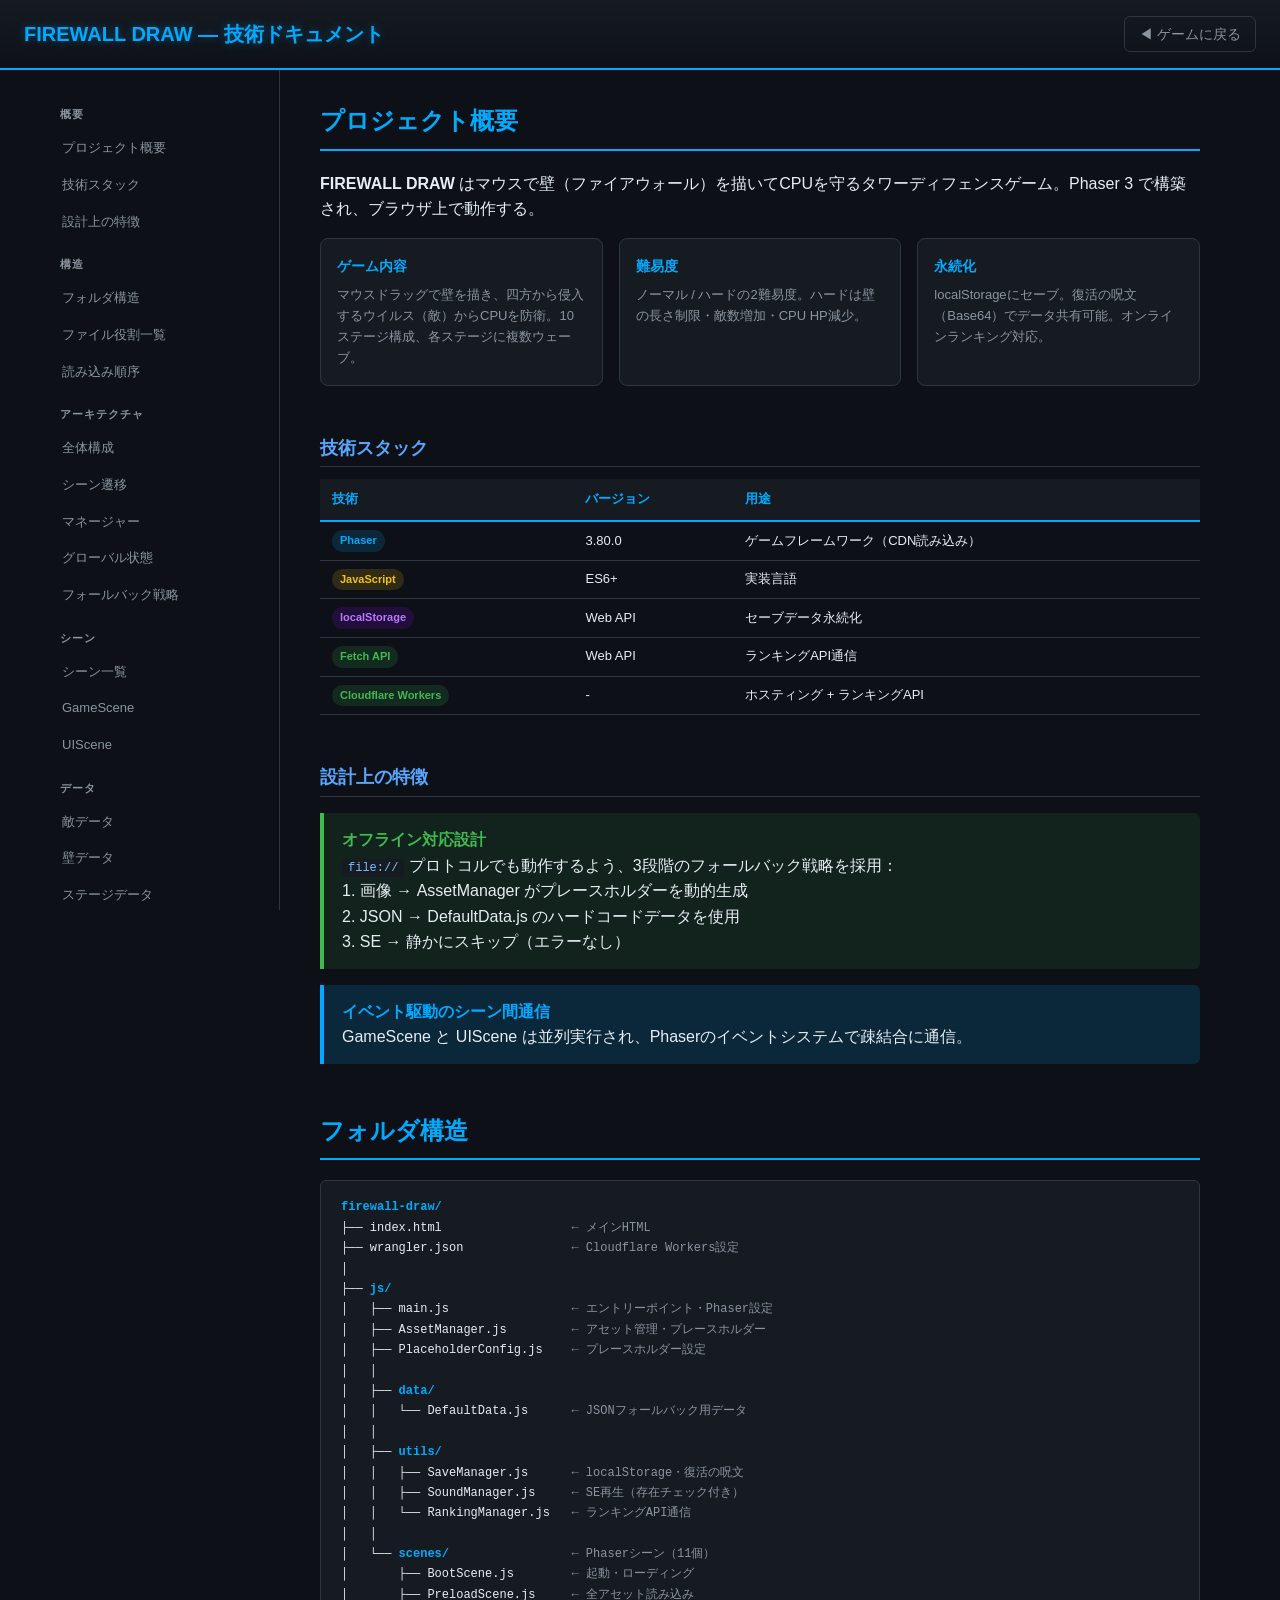
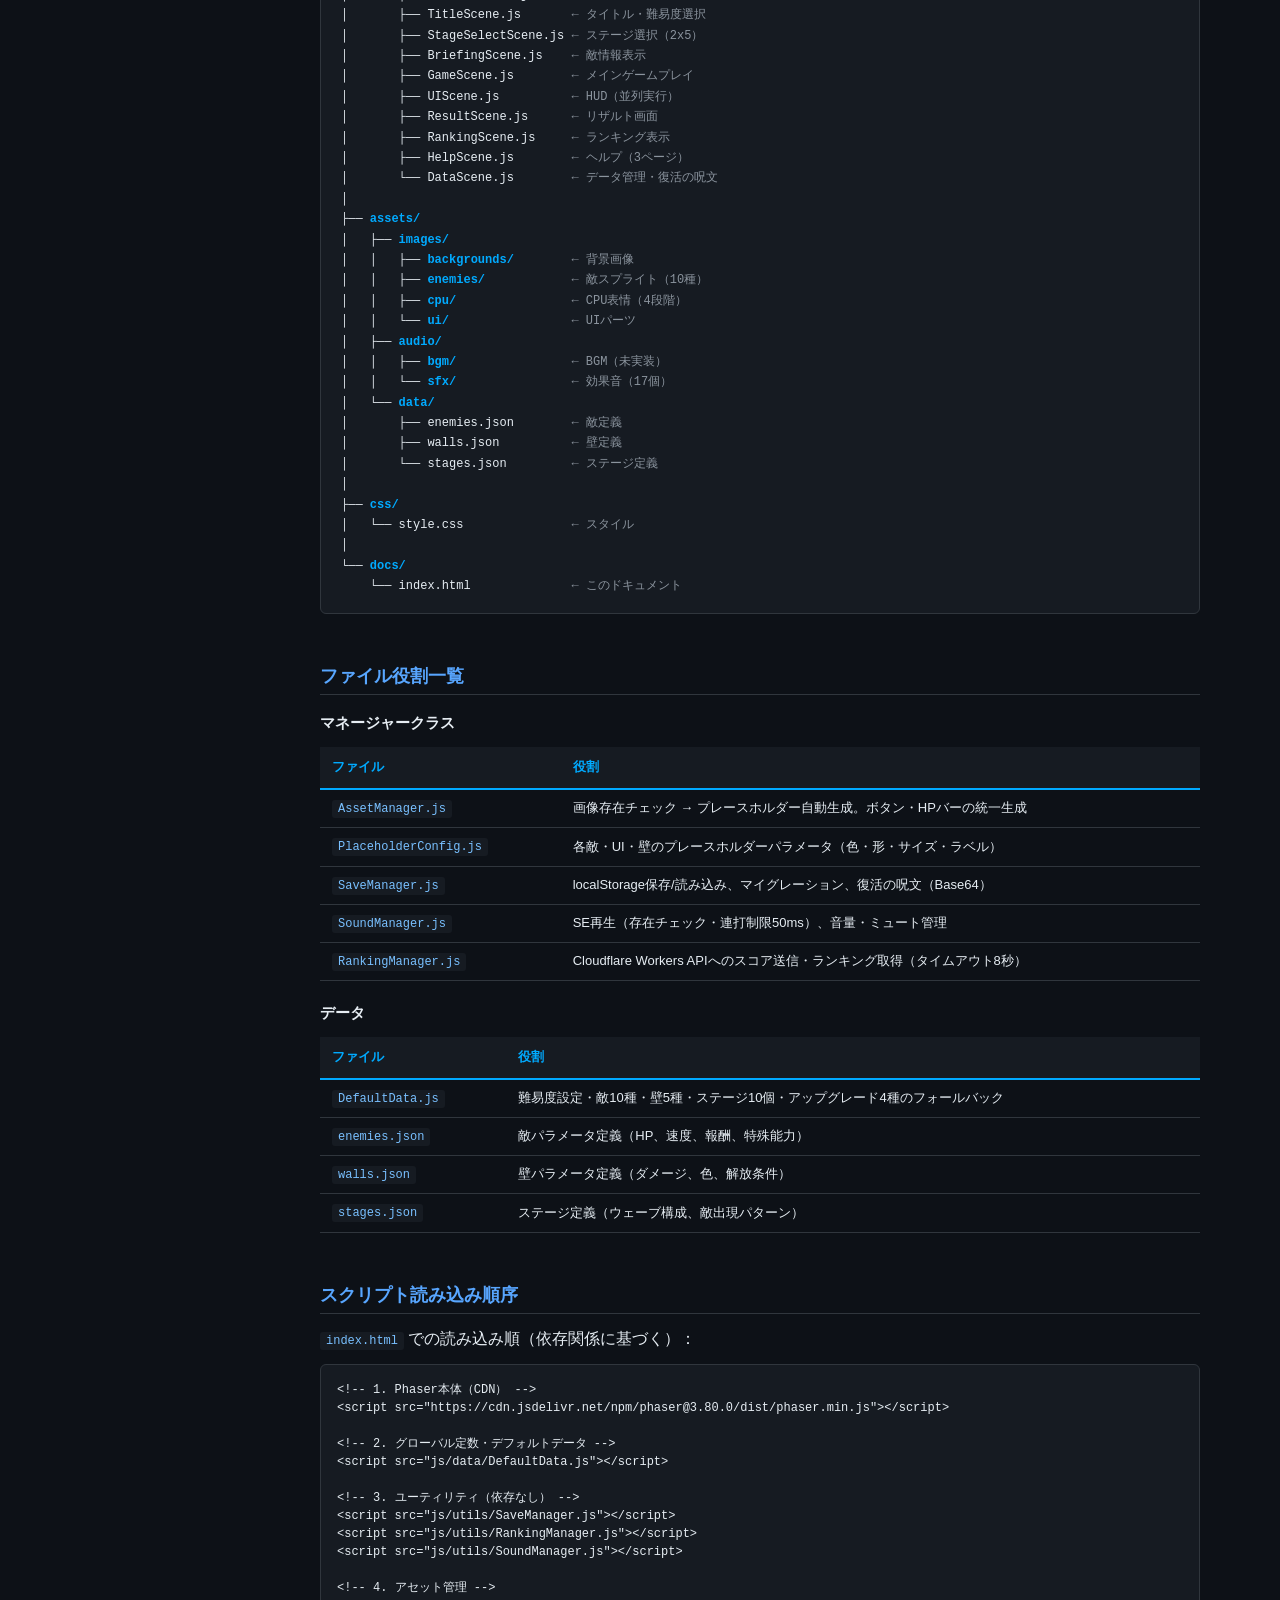
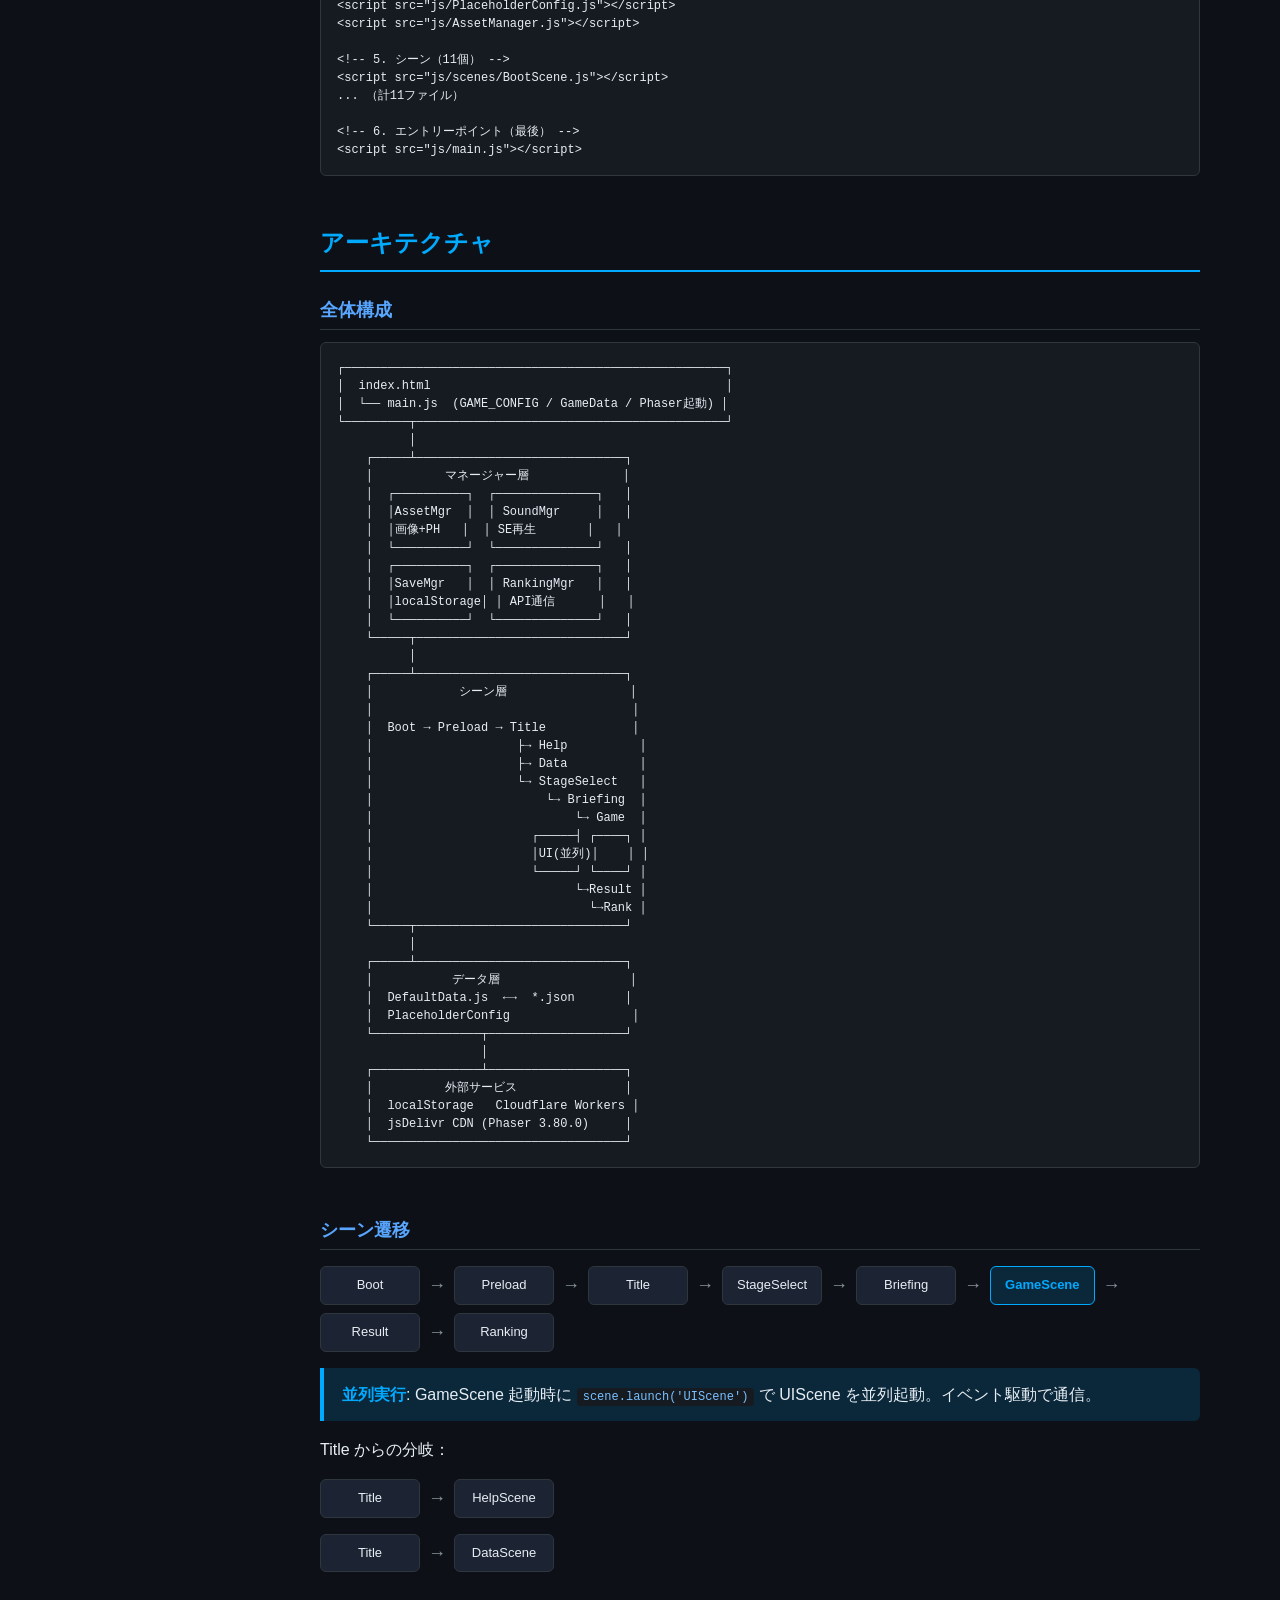
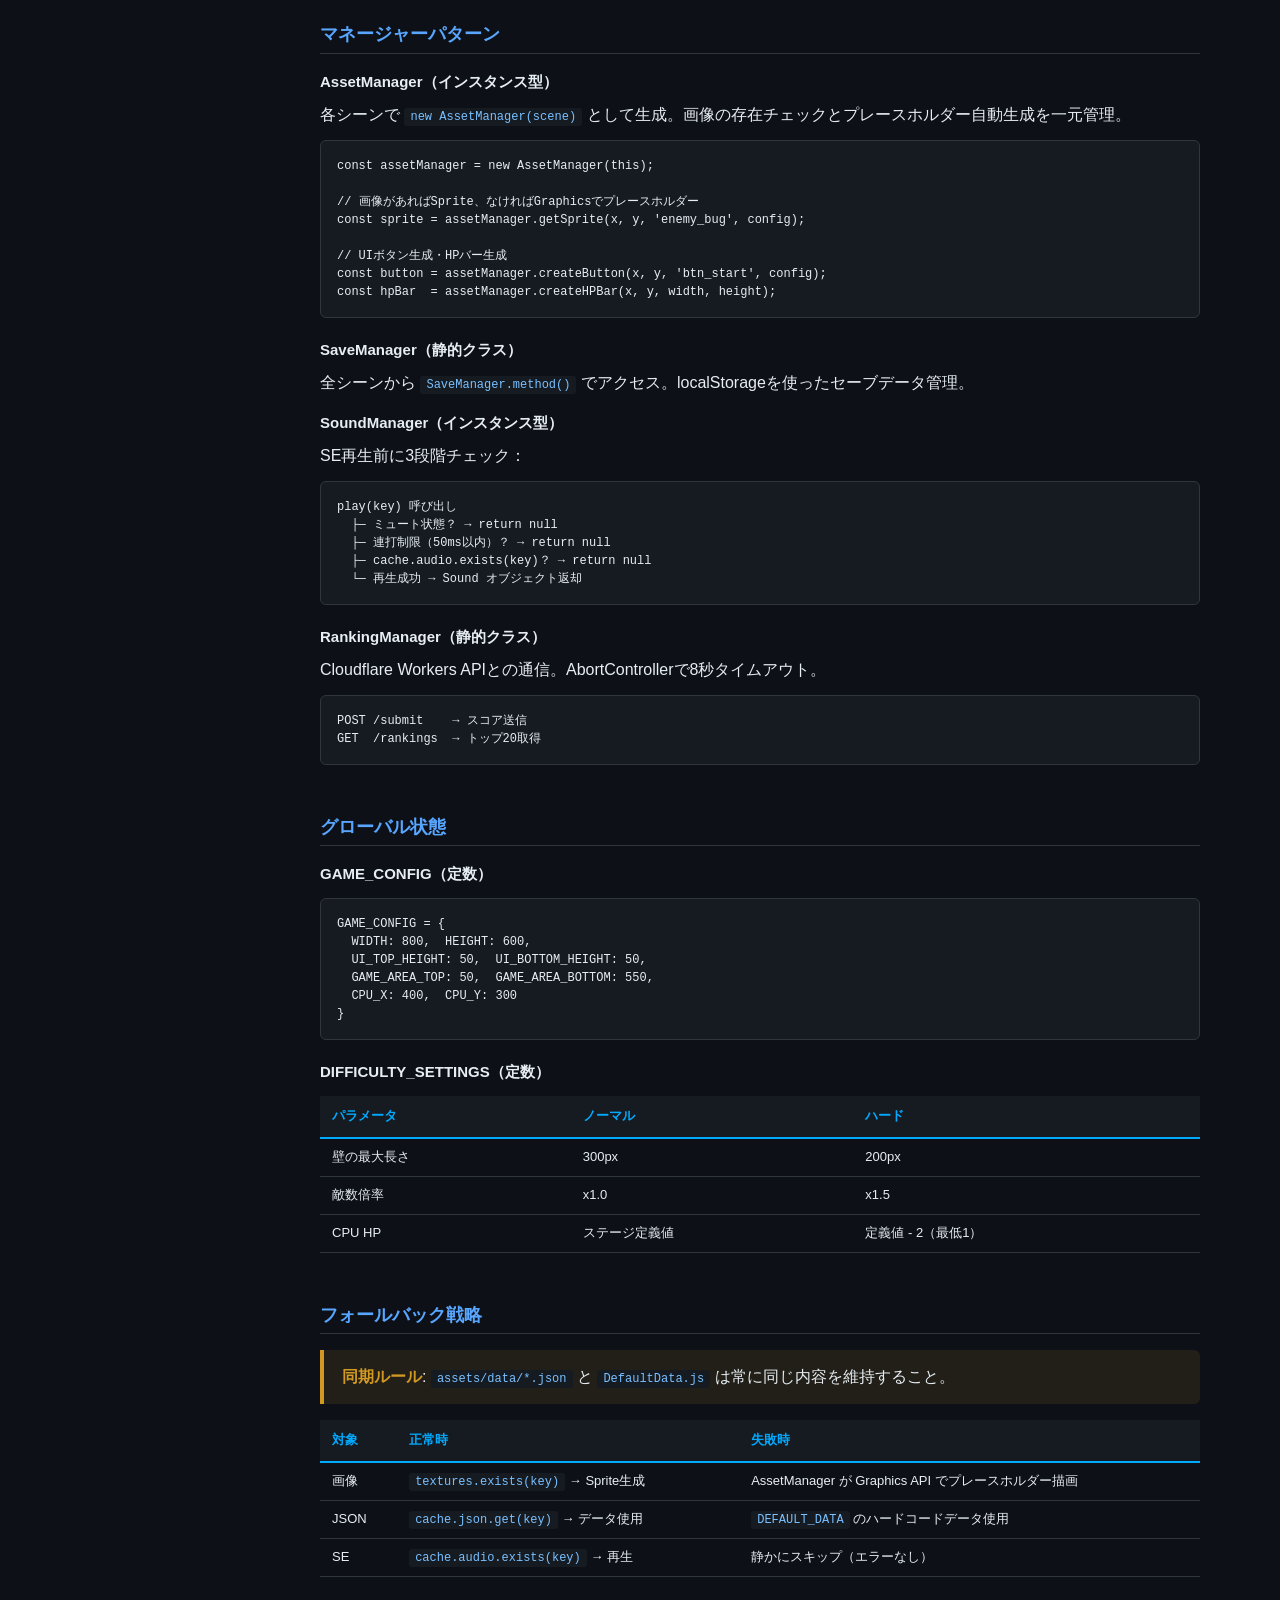
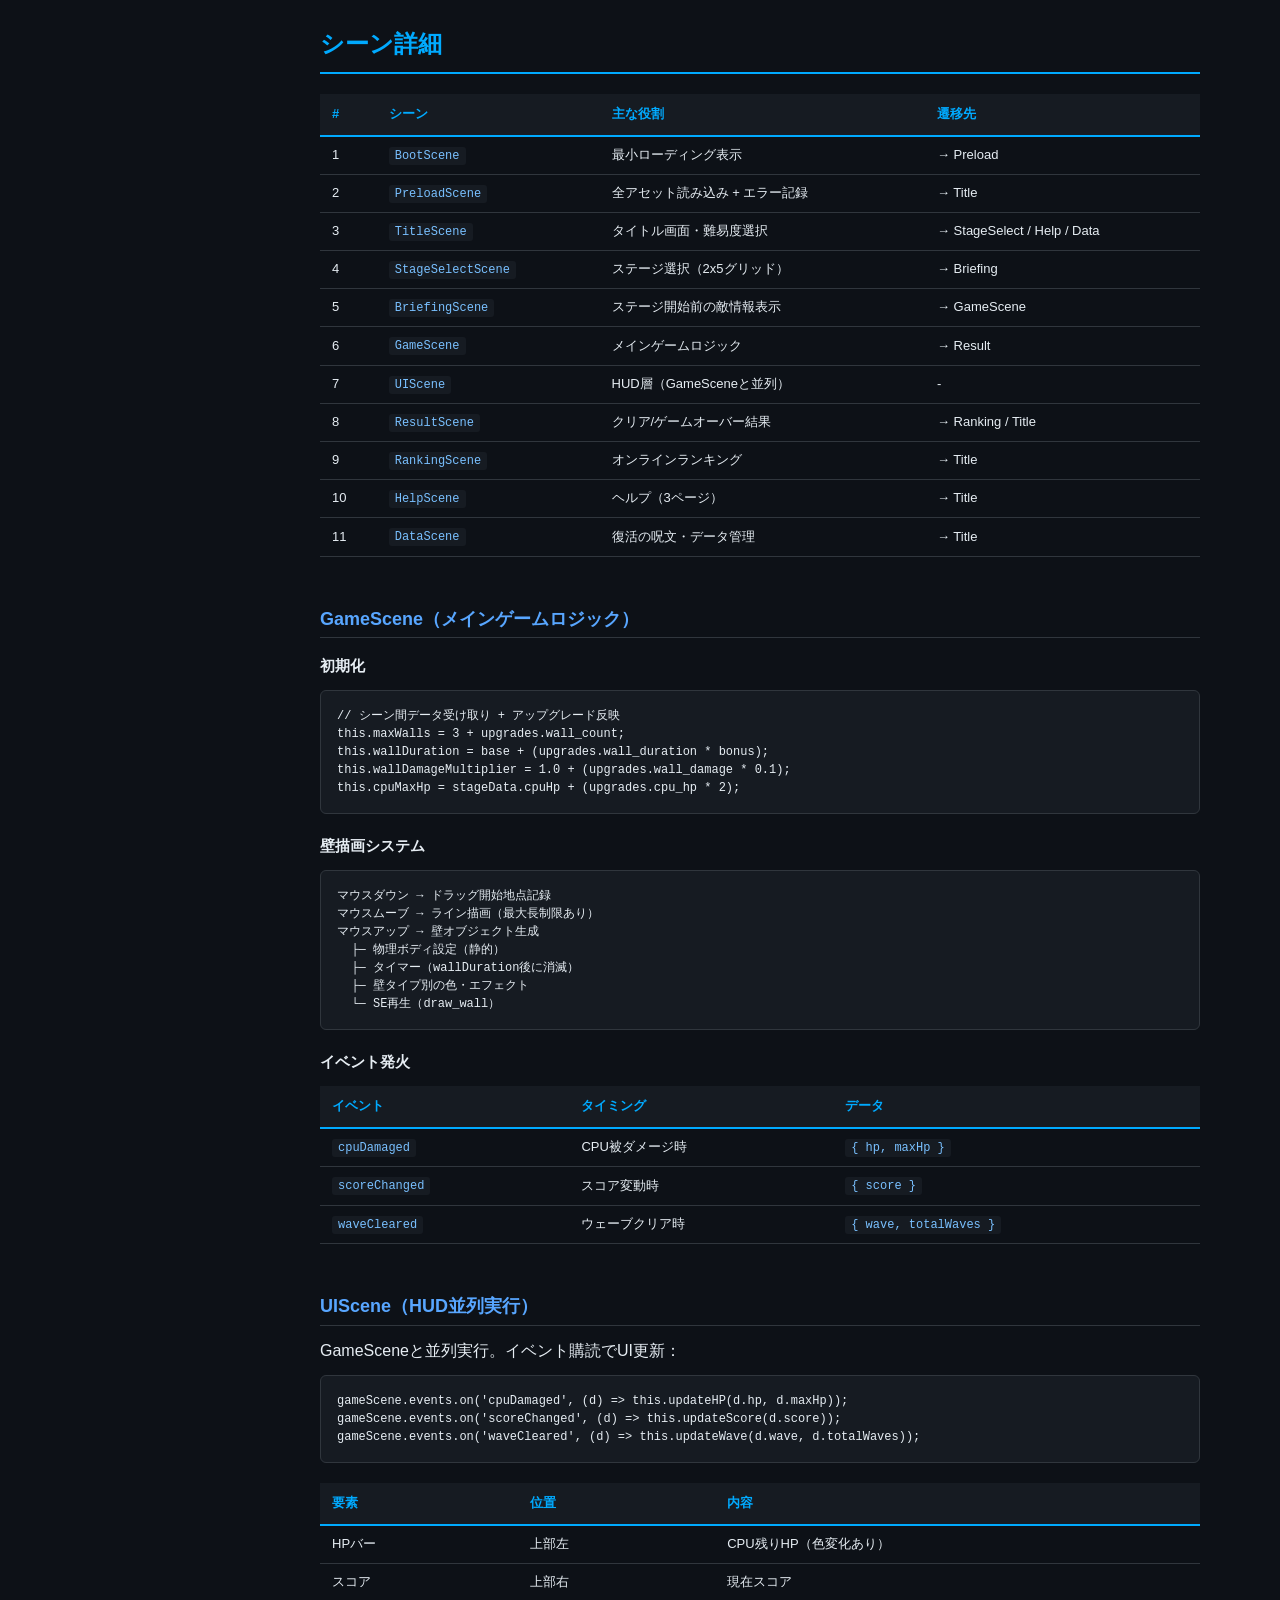
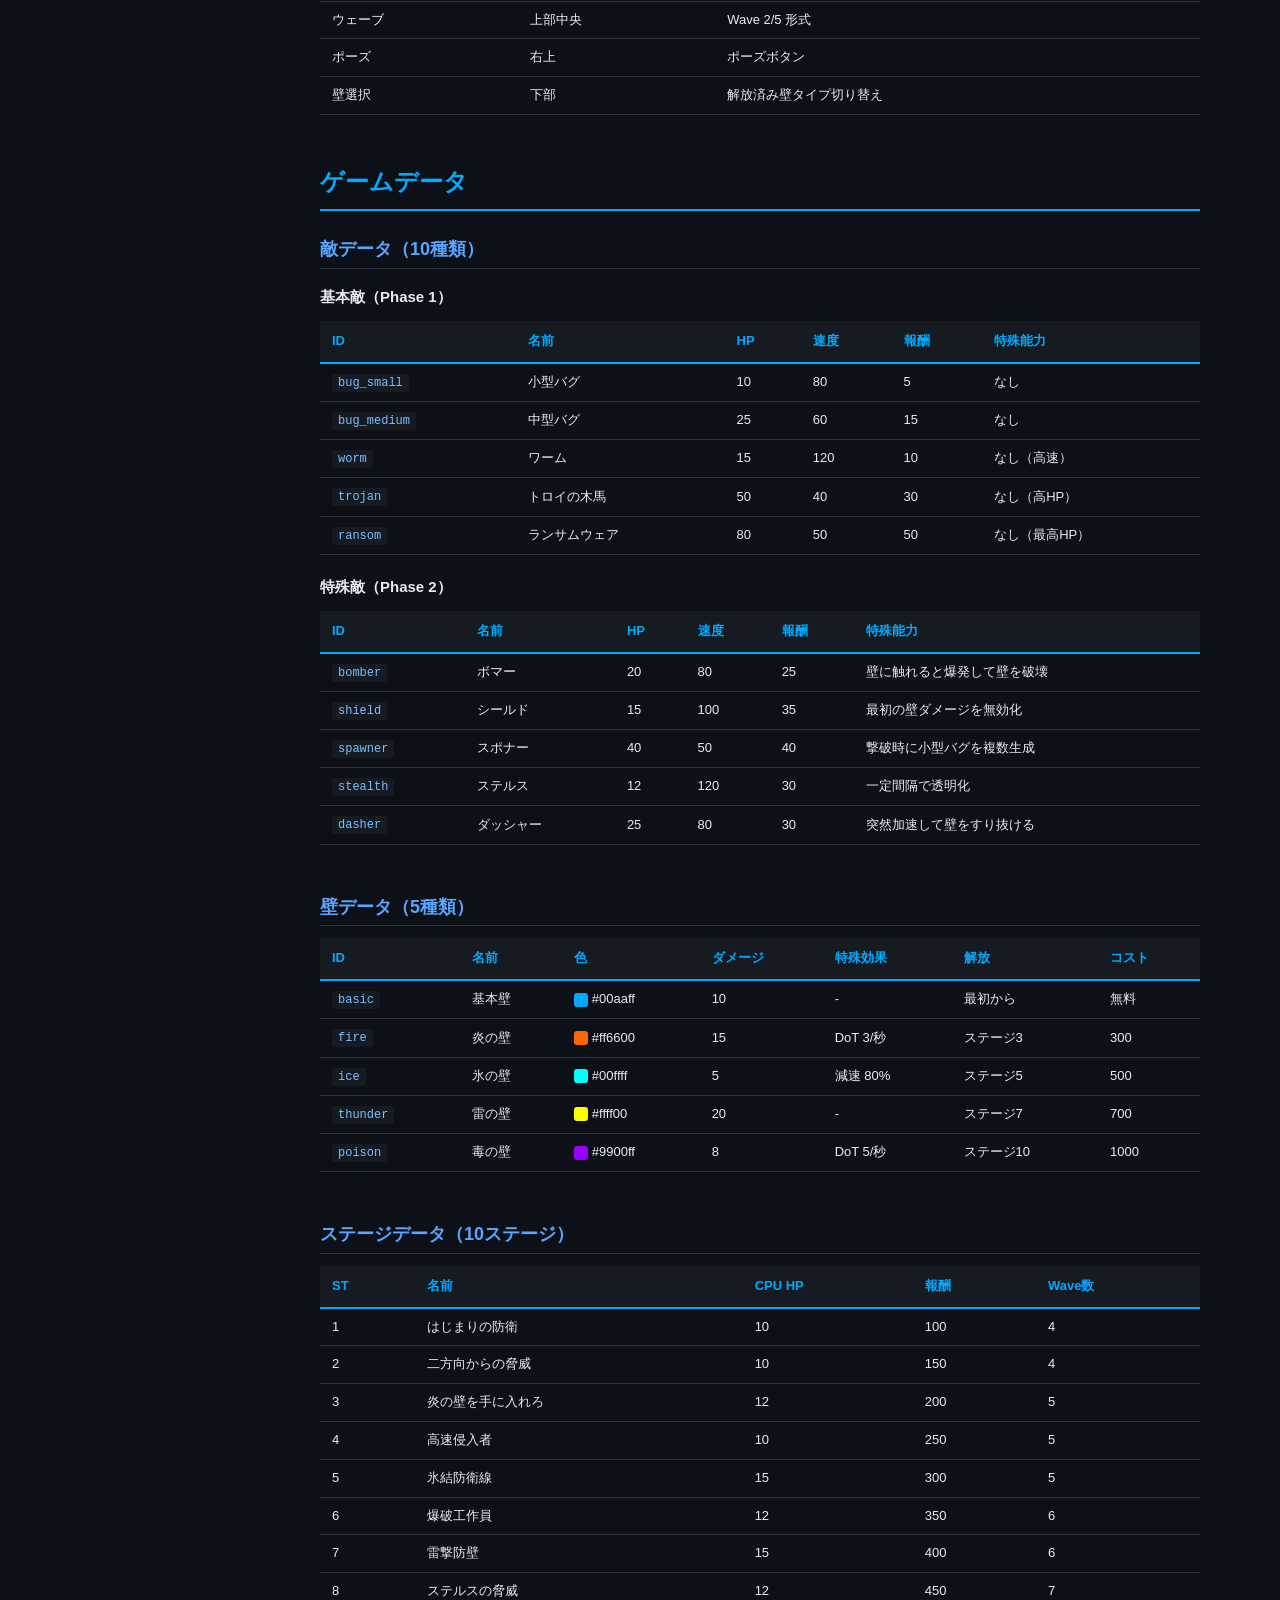
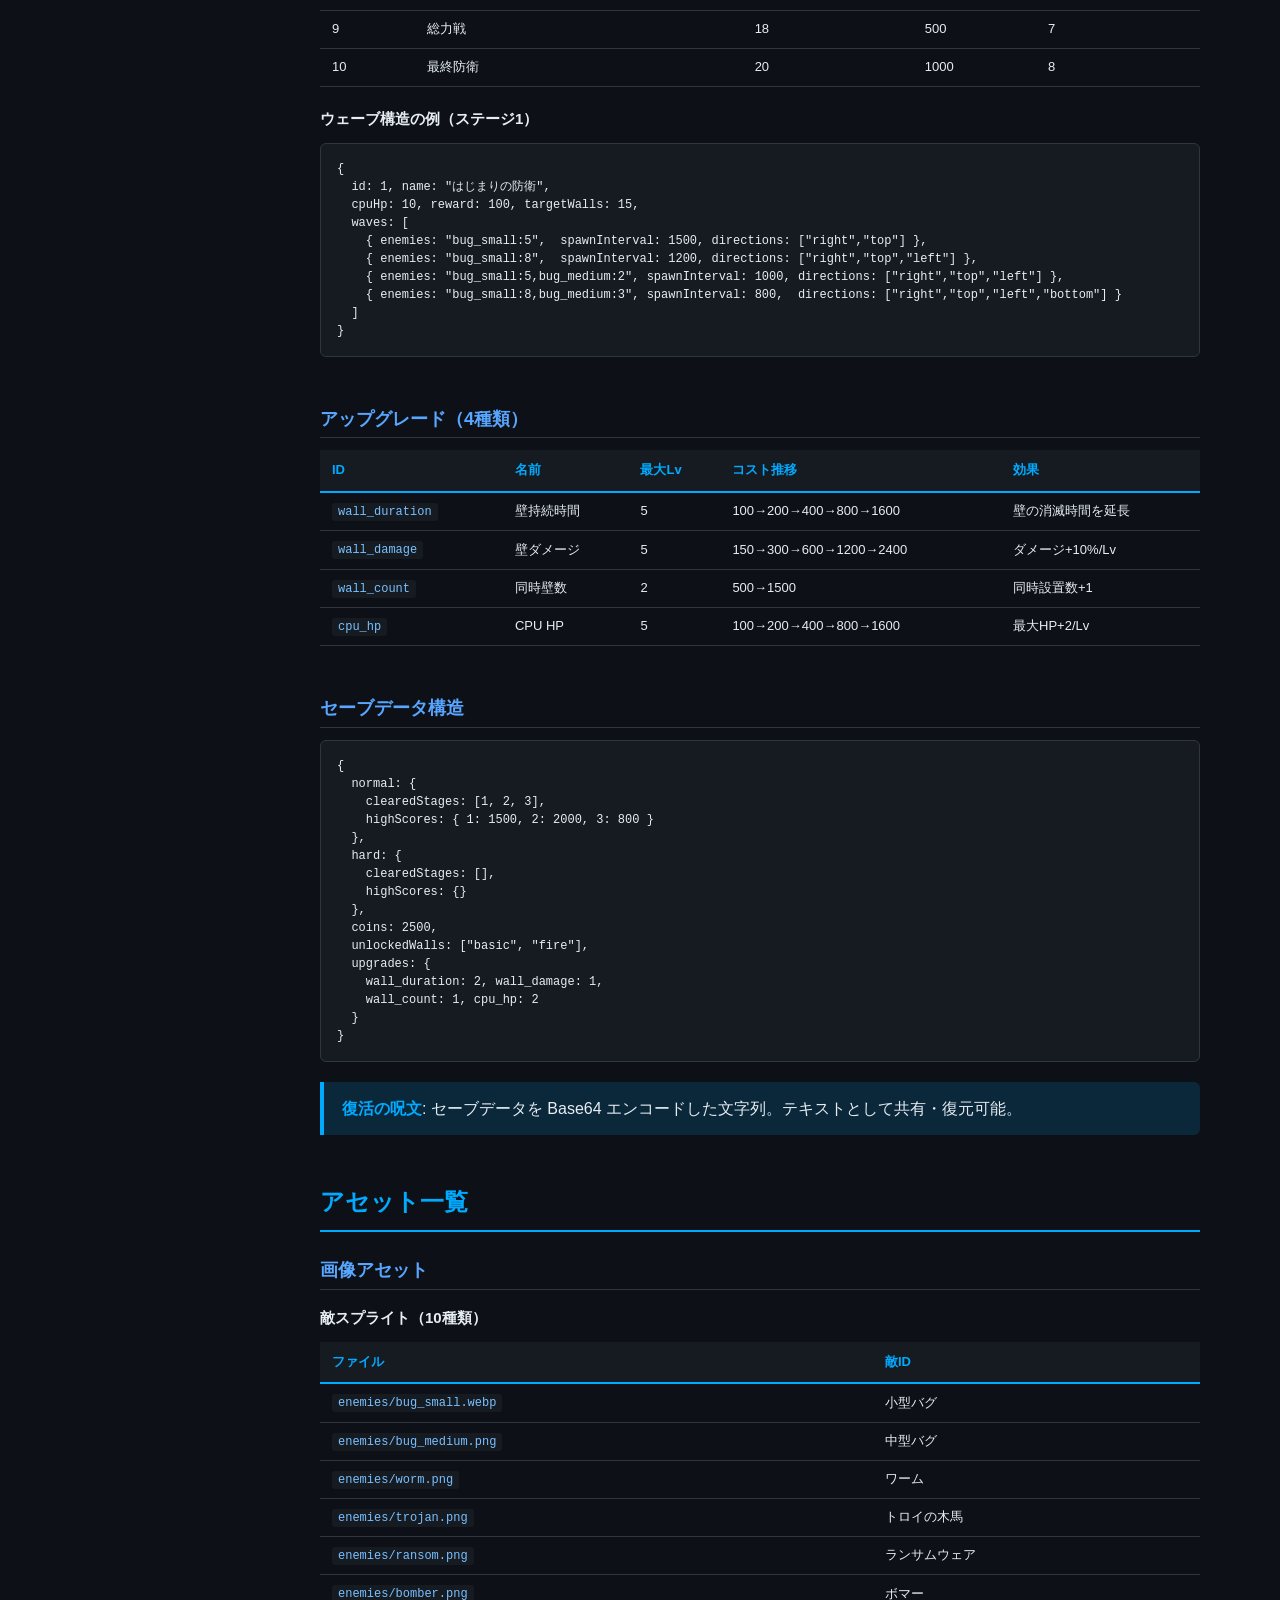
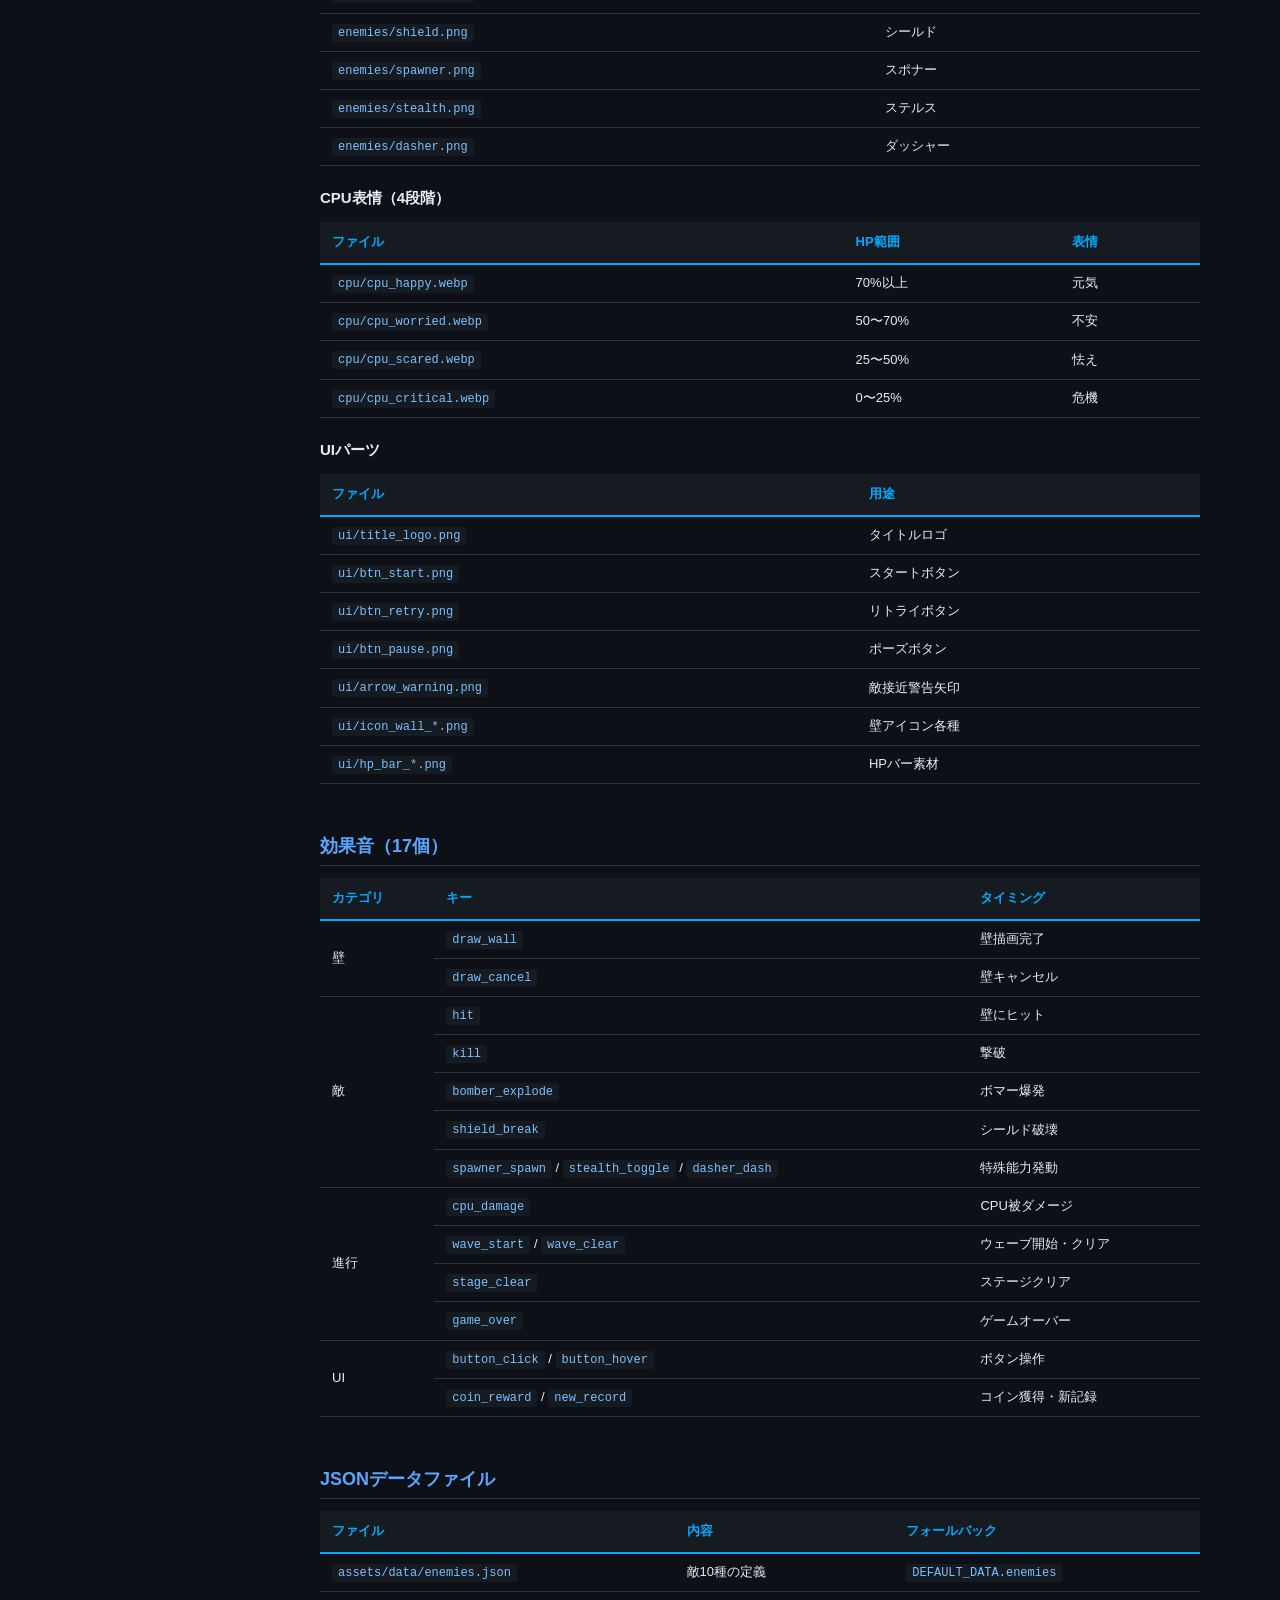
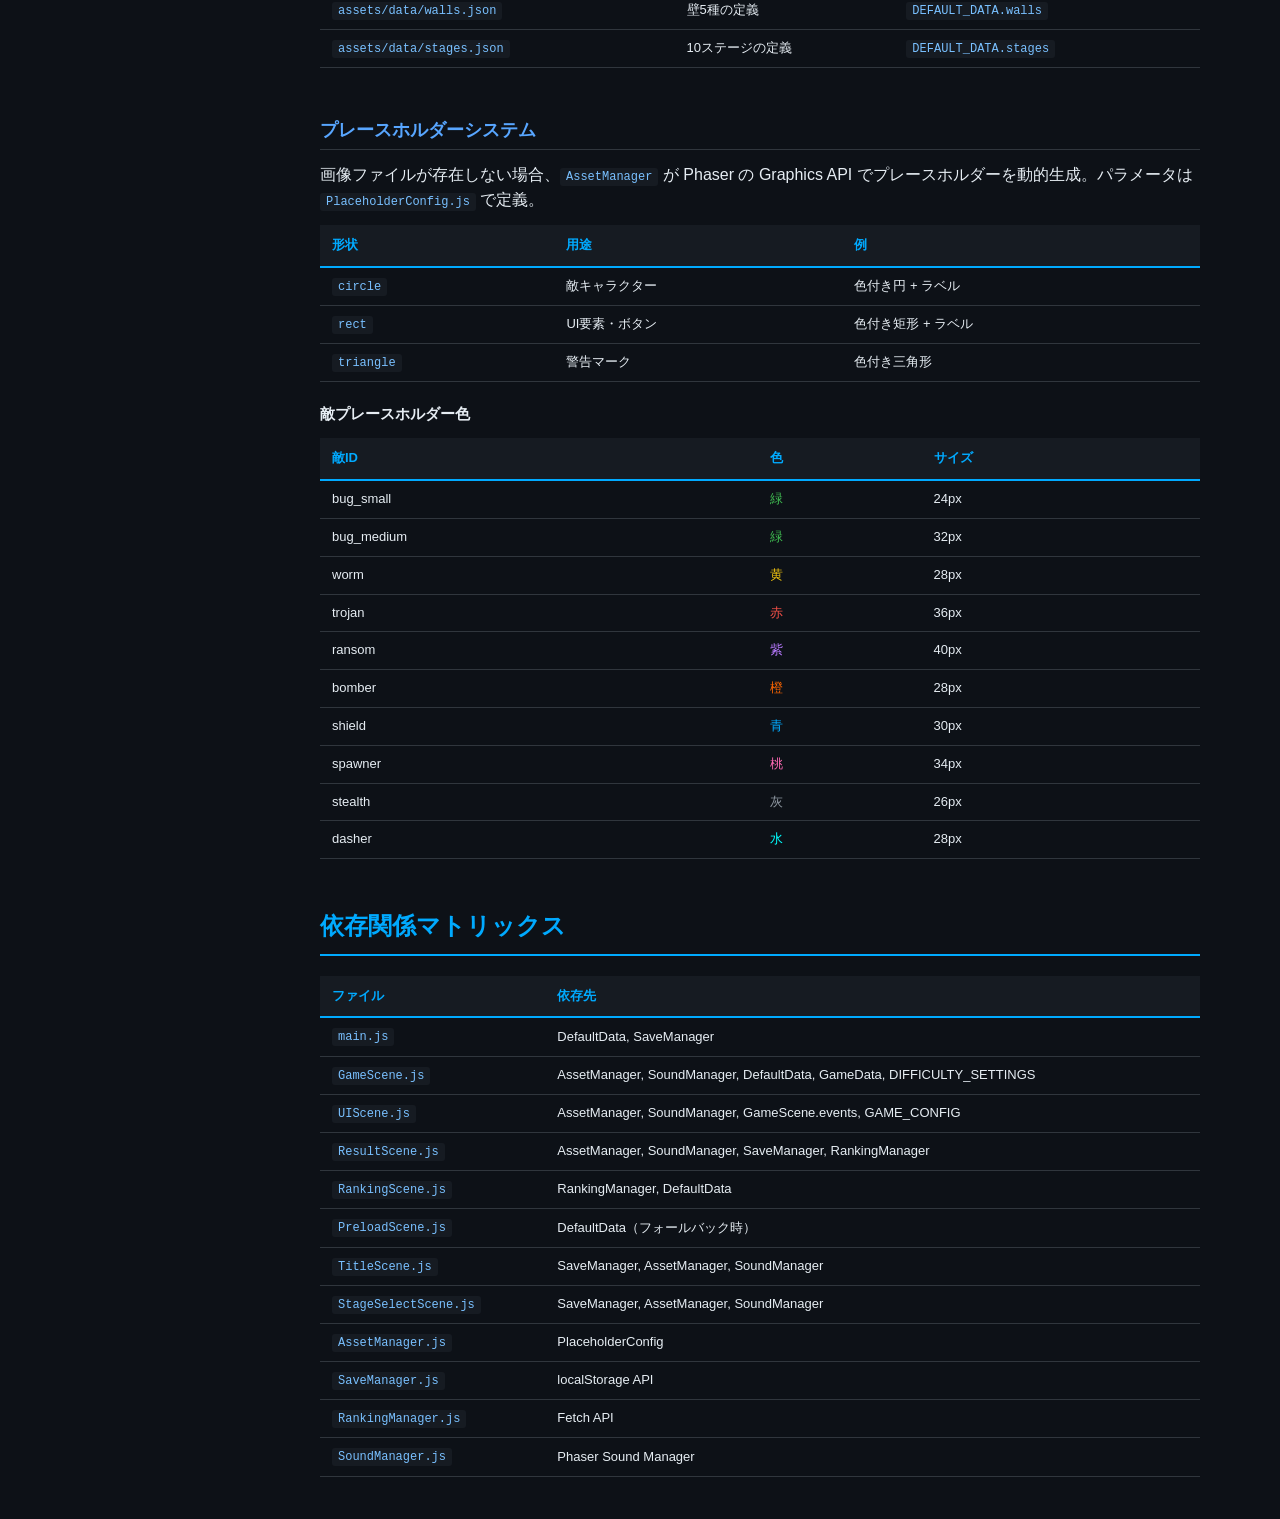
==== docs/index.html @ bac85a27 "docs: 技術ドキュメントページ追加 + TOPページから導線作成 ゲームのindex.htmlにTech Docsリンクを追加。 docs/index.html にフォルダ構造・アーキテクチャ・シ" ====
<!DOCTYPE html>
<html lang="ja">
<head>
  <meta charset="UTF-8">
  <meta name="viewport" content="width=device-width, initial-scale=1.0">
  <title>FIREWALL DRAW — 技術ドキュメント</title>
  <style>
    * { margin: 0; padding: 0; box-sizing: border-box; }

    :root {
      --bg: #0d1117;
      --bg-light: #161b22;
      --bg-lighter: #1c2333;
      --accent: #00aaff;
      --accent-dim: rgba(0, 170, 255, 0.15);
      --accent-glow: rgba(0, 170, 255, 0.4);
      --text: #e6edf3;
      --text-dim: #8b949e;
      --border: #30363d;
      --fire: #ff6600;
      --ice: #00ffff;
      --thunder: #ffff00;
      --poison: #9900ff;
      --green: #3fb950;
      --red: #f85149;
      --orange: #d29922;
    }

    body {
      background: var(--bg);
      color: var(--text);
      font-family: -apple-system, BlinkMacSystemFont, 'Segoe UI', Helvetica, Arial, sans-serif;
      line-height: 1.6;
    }

    /* ヘッダー */
    .header {
      background: linear-gradient(180deg, var(--bg-light) 0%, var(--bg) 100%);
      border-bottom: 2px solid var(--accent);
      padding: 16px 24px;
      position: sticky;
      top: 0;
      z-index: 100;
      display: flex;
      align-items: center;
      justify-content: space-between;
    }
    .header h1 {
      font-size: 20px;
      color: var(--accent);
      text-shadow: 0 0 10px var(--accent-glow);
    }
    .header .back-link {
      color: var(--text-dim);
      text-decoration: none;
      font-size: 14px;
      padding: 6px 14px;
      border: 1px solid var(--border);
      border-radius: 6px;
      transition: all 0.2s;
    }
    .header .back-link:hover {
      color: var(--accent);
      border-color: var(--accent);
      background: var(--accent-dim);
    }

    /* レイアウト */
    .layout {
      display: flex;
      max-width: 1200px;
      margin: 0 auto;
    }

    /* サイドバー */
    .sidebar {
      width: 240px;
      min-width: 240px;
      border-right: 1px solid var(--border);
      padding: 20px 0;
      position: sticky;
      top: 60px;
      height: calc(100vh - 60px);
      overflow-y: auto;
    }
    .sidebar a {
      display: block;
      padding: 8px 20px;
      color: var(--text-dim);
      text-decoration: none;
      font-size: 13px;
      border-left: 2px solid transparent;
      transition: all 0.15s;
    }
    .sidebar a:hover {
      color: var(--text);
      background: var(--accent-dim);
      border-left-color: var(--accent);
    }
    .sidebar a.active {
      color: var(--accent);
      border-left-color: var(--accent);
      font-weight: 600;
    }
    .sidebar .section-title {
      padding: 16px 20px 6px;
      font-size: 11px;
      text-transform: uppercase;
      letter-spacing: 1px;
      color: var(--text-dim);
      font-weight: 600;
    }

    /* メインコンテンツ */
    .content {
      flex: 1;
      padding: 32px 40px;
      min-width: 0;
    }

    /* セクション */
    section {
      margin-bottom: 48px;
      scroll-margin-top: 80px;
    }

    h2 {
      color: var(--accent);
      font-size: 24px;
      border-bottom: 2px solid var(--accent);
      padding-bottom: 8px;
      margin-bottom: 20px;
    }
    h3 {
      color: #58a6ff;
      font-size: 18px;
      margin: 24px 0 12px;
      padding-bottom: 4px;
      border-bottom: 1px solid var(--border);
    }
    h4 {
      color: var(--text);
      font-size: 15px;
      margin: 16px 0 8px;
    }

    p { margin-bottom: 12px; }

    /* テーブル */
    table {
      width: 100%;
      border-collapse: collapse;
      margin: 12px 0 20px;
      font-size: 13px;
    }
    th {
      background: var(--bg-light);
      color: var(--accent);
      text-align: left;
      padding: 10px 12px;
      border-bottom: 2px solid var(--accent);
      font-weight: 600;
    }
    td {
      padding: 8px 12px;
      border-bottom: 1px solid var(--border);
    }
    tr:hover td {
      background: var(--bg-lighter);
    }
    code {
      background: var(--bg-light);
      color: #79c0ff;
      padding: 2px 6px;
      border-radius: 3px;
      font-size: 12px;
      font-family: 'Fira Code', 'Consolas', monospace;
    }

    /* コードブロック */
    pre {
      background: var(--bg-light);
      border: 1px solid var(--border);
      border-radius: 6px;
      padding: 16px;
      overflow-x: auto;
      margin: 12px 0 20px;
      font-size: 12px;
      line-height: 1.5;
    }
    pre code {
      background: none;
      padding: 0;
      color: var(--text);
    }

    /* インフォボックス */
    .info-box {
      border-left: 4px solid var(--accent);
      background: var(--accent-dim);
      padding: 14px 18px;
      border-radius: 0 6px 6px 0;
      margin: 16px 0;
    }
    .info-box.warn {
      border-left-color: var(--orange);
      background: rgba(210, 153, 34, 0.1);
    }
    .info-box.tip {
      border-left-color: var(--green);
      background: rgba(63, 185, 80, 0.1);
    }
    .info-box strong {
      color: var(--accent);
    }
    .info-box.warn strong { color: var(--orange); }
    .info-box.tip strong { color: var(--green); }

    /* ツリー */
    .tree {
      background: var(--bg-light);
      border: 1px solid var(--border);
      border-radius: 6px;
      padding: 16px 20px;
      font-family: 'Fira Code', 'Consolas', monospace;
      font-size: 12px;
      line-height: 1.7;
      white-space: pre;
      overflow-x: auto;
      margin: 12px 0 20px;
    }
    .tree .dir { color: var(--accent); font-weight: 600; }
    .tree .file { color: var(--text); }
    .tree .comment { color: var(--text-dim); }

    /* フローチャート */
    .flow {
      display: flex;
      flex-wrap: wrap;
      gap: 8px;
      align-items: center;
      margin: 16px 0;
    }
    .flow-item {
      background: var(--bg-lighter);
      border: 1px solid var(--border);
      border-radius: 6px;
      padding: 8px 14px;
      font-size: 13px;
      text-align: center;
      min-width: 100px;
    }
    .flow-item.main {
      border-color: var(--accent);
      background: var(--accent-dim);
      color: var(--accent);
      font-weight: 600;
    }
    .flow-item.parallel {
      border-color: var(--red);
      background: rgba(248, 81, 73, 0.1);
    }
    .flow-arrow { color: var(--text-dim); font-size: 18px; }

    /* タグ */
    .tag {
      display: inline-block;
      padding: 2px 8px;
      border-radius: 12px;
      font-size: 11px;
      font-weight: 600;
    }
    .tag-js { background: rgba(241, 196, 15, 0.15); color: #f1c40f; }
    .tag-phaser { background: rgba(0, 170, 255, 0.15); color: #00aaff; }
    .tag-api { background: rgba(63, 185, 80, 0.15); color: #3fb950; }
    .tag-data { background: rgba(153, 0, 255, 0.15); color: #b87aff; }

    /* 壁カラー */
    .wall-color {
      display: inline-block;
      width: 14px;
      height: 14px;
      border-radius: 3px;
      vertical-align: middle;
      margin-right: 4px;
    }

    /* カード */
    .card-grid {
      display: grid;
      grid-template-columns: repeat(auto-fill, minmax(280px, 1fr));
      gap: 16px;
      margin: 16px 0;
    }
    .card {
      background: var(--bg-light);
      border: 1px solid var(--border);
      border-radius: 8px;
      padding: 16px;
      transition: all 0.2s;
    }
    .card:hover {
      border-color: var(--accent);
      box-shadow: 0 0 12px var(--accent-dim);
    }
    .card h4 {
      color: var(--accent);
      margin: 0 0 8px;
      font-size: 14px;
    }
    .card p {
      color: var(--text-dim);
      font-size: 13px;
      margin: 0;
    }

    /* レスポンシブ */
    @media (max-width: 768px) {
      .sidebar { display: none; }
      .content { padding: 20px 16px; }
      .card-grid { grid-template-columns: 1fr; }
    }

    /* スクロールバー */
    ::-webkit-scrollbar { width: 6px; }
    ::-webkit-scrollbar-track { background: var(--bg); }
    ::-webkit-scrollbar-thumb { background: var(--border); border-radius: 3px; }
    ::-webkit-scrollbar-thumb:hover { background: var(--text-dim); }
  </style>
</head>
<body>

<div class="header">
  <h1>FIREWALL DRAW — 技術ドキュメント</h1>
  <a href="../index.html" class="back-link">&#9664; ゲームに戻る</a>
</div>

<div class="layout">
  <nav class="sidebar">
    <div class="section-title">概要</div>
    <a href="#overview" class="active">プロジェクト概要</a>
    <a href="#tech-stack">技術スタック</a>
    <a href="#design-features">設計上の特徴</a>

    <div class="section-title">構造</div>
    <a href="#folder-structure">フォルダ構造</a>
    <a href="#file-roles">ファイル役割一覧</a>
    <a href="#load-order">読み込み順序</a>

    <div class="section-title">アーキテクチャ</div>
    <a href="#architecture">全体構成</a>
    <a href="#scene-flow">シーン遷移</a>
    <a href="#managers">マネージャー</a>
    <a href="#global-state">グローバル状態</a>
    <a href="#fallback">フォールバック戦略</a>

    <div class="section-title">シーン</div>
    <a href="#scenes">シーン一覧</a>
    <a href="#game-scene">GameScene</a>
    <a href="#ui-scene">UIScene</a>

    <div class="section-title">データ</div>
    <a href="#enemies">敵データ</a>
    <a href="#walls">壁データ</a>
    <a href="#stages">ステージデータ</a>
    <a href="#upgrades">アップグレード</a>
    <a href="#save-data">セーブデータ</a>

    <div class="section-title">アセット</div>
    <a href="#images">画像</a>
    <a href="#sfx">効果音</a>
    <a href="#json-data">JSONデータ</a>
    <a href="#placeholders">プレースホルダー</a>
  </nav>

  <main class="content">

    <!-- ===== 概要 ===== -->
    <section id="overview">
      <h2>プロジェクト概要</h2>
      <p><strong>FIREWALL DRAW</strong> はマウスで壁（ファイアウォール）を描いてCPUを守るタワーディフェンスゲーム。Phaser 3 で構築され、ブラウザ上で動作する。</p>

      <div class="card-grid">
        <div class="card">
          <h4>ゲーム内容</h4>
          <p>マウスドラッグで壁を描き、四方から侵入するウイルス（敵）からCPUを防衛。10ステージ構成、各ステージに複数ウェーブ。</p>
        </div>
        <div class="card">
          <h4>難易度</h4>
          <p>ノーマル / ハードの2難易度。ハードは壁の長さ制限・敵数増加・CPU HP減少。</p>
        </div>
        <div class="card">
          <h4>永続化</h4>
          <p>localStorageにセーブ。復活の呪文（Base64）でデータ共有可能。オンラインランキング対応。</p>
        </div>
      </div>
    </section>

    <section id="tech-stack">
      <h3>技術スタック</h3>
      <table>
        <tr><th>技術</th><th>バージョン</th><th>用途</th></tr>
        <tr><td><span class="tag tag-phaser">Phaser</span></td><td>3.80.0</td><td>ゲームフレームワーク（CDN読み込み）</td></tr>
        <tr><td><span class="tag tag-js">JavaScript</span></td><td>ES6+</td><td>実装言語</td></tr>
        <tr><td><span class="tag tag-data">localStorage</span></td><td>Web API</td><td>セーブデータ永続化</td></tr>
        <tr><td><span class="tag tag-api">Fetch API</span></td><td>Web API</td><td>ランキングAPI通信</td></tr>
        <tr><td><span class="tag tag-api">Cloudflare Workers</span></td><td>-</td><td>ホスティング + ランキングAPI</td></tr>
      </table>
    </section>

    <section id="design-features">
      <h3>設計上の特徴</h3>

      <div class="info-box tip">
        <strong>オフライン対応設計</strong><br>
        <code>file://</code> プロトコルでも動作するよう、3段階のフォールバック戦略を採用：<br>
        1. 画像 → AssetManager がプレースホルダーを動的生成<br>
        2. JSON → DefaultData.js のハードコードデータを使用<br>
        3. SE → 静かにスキップ（エラーなし）
      </div>

      <div class="info-box">
        <strong>イベント駆動のシーン間通信</strong><br>
        GameScene と UIScene は並列実行され、Phaserのイベントシステムで疎結合に通信。
      </div>
    </section>

    <!-- ===== フォルダ構造 ===== -->
    <section id="folder-structure">
      <h2>フォルダ構造</h2>

      <div class="tree"><span class="dir">firewall-draw/</span>
├── index.html                  <span class="comment">← メインHTML</span>
├── wrangler.json               <span class="comment">← Cloudflare Workers設定</span>
│
├── <span class="dir">js/</span>
│   ├── main.js                 <span class="comment">← エントリーポイント・Phaser設定</span>
│   ├── AssetManager.js         <span class="comment">← アセット管理・プレースホルダー</span>
│   ├── PlaceholderConfig.js    <span class="comment">← プレースホルダー設定</span>
│   │
│   ├── <span class="dir">data/</span>
│   │   └── DefaultData.js      <span class="comment">← JSONフォールバック用データ</span>
│   │
│   ├── <span class="dir">utils/</span>
│   │   ├── SaveManager.js      <span class="comment">← localStorage・復活の呪文</span>
│   │   ├── SoundManager.js     <span class="comment">← SE再生（存在チェック付き）</span>
│   │   └── RankingManager.js   <span class="comment">← ランキングAPI通信</span>
│   │
│   └── <span class="dir">scenes/</span>                 <span class="comment">← Phaserシーン（11個）</span>
│       ├── BootScene.js        <span class="comment">← 起動・ローディング</span>
│       ├── PreloadScene.js     <span class="comment">← 全アセット読み込み</span>
│       ├── TitleScene.js       <span class="comment">← タイトル・難易度選択</span>
│       ├── StageSelectScene.js <span class="comment">← ステージ選択（2x5）</span>
│       ├── BriefingScene.js    <span class="comment">← 敵情報表示</span>
│       ├── GameScene.js        <span class="comment">← メインゲームプレイ</span>
│       ├── UIScene.js          <span class="comment">← HUD（並列実行）</span>
│       ├── ResultScene.js      <span class="comment">← リザルト画面</span>
│       ├── RankingScene.js     <span class="comment">← ランキング表示</span>
│       ├── HelpScene.js        <span class="comment">← ヘルプ（3ページ）</span>
│       └── DataScene.js        <span class="comment">← データ管理・復活の呪文</span>
│
├── <span class="dir">assets/</span>
│   ├── <span class="dir">images/</span>
│   │   ├── <span class="dir">backgrounds/</span>        <span class="comment">← 背景画像</span>
│   │   ├── <span class="dir">enemies/</span>            <span class="comment">← 敵スプライト（10種）</span>
│   │   ├── <span class="dir">cpu/</span>                <span class="comment">← CPU表情（4段階）</span>
│   │   └── <span class="dir">ui/</span>                 <span class="comment">← UIパーツ</span>
│   ├── <span class="dir">audio/</span>
│   │   ├── <span class="dir">bgm/</span>                <span class="comment">← BGM（未実装）</span>
│   │   └── <span class="dir">sfx/</span>                <span class="comment">← 効果音（17個）</span>
│   └── <span class="dir">data/</span>
│       ├── enemies.json        <span class="comment">← 敵定義</span>
│       ├── walls.json          <span class="comment">← 壁定義</span>
│       └── stages.json         <span class="comment">← ステージ定義</span>
│
├── <span class="dir">css/</span>
│   └── style.css               <span class="comment">← スタイル</span>
│
└── <span class="dir">docs/</span>
    └── index.html              <span class="comment">← このドキュメント</span></div>
    </section>

    <section id="file-roles">
      <h3>ファイル役割一覧</h3>

      <h4>マネージャークラス</h4>
      <table>
        <tr><th>ファイル</th><th>役割</th></tr>
        <tr><td><code>AssetManager.js</code></td><td>画像存在チェック → プレースホルダー自動生成。ボタン・HPバーの統一生成</td></tr>
        <tr><td><code>PlaceholderConfig.js</code></td><td>各敵・UI・壁のプレースホルダーパラメータ（色・形・サイズ・ラベル）</td></tr>
        <tr><td><code>SaveManager.js</code></td><td>localStorage保存/読み込み、マイグレーション、復活の呪文（Base64）</td></tr>
        <tr><td><code>SoundManager.js</code></td><td>SE再生（存在チェック・連打制限50ms）、音量・ミュート管理</td></tr>
        <tr><td><code>RankingManager.js</code></td><td>Cloudflare Workers APIへのスコア送信・ランキング取得（タイムアウト8秒）</td></tr>
      </table>

      <h4>データ</h4>
      <table>
        <tr><th>ファイル</th><th>役割</th></tr>
        <tr><td><code>DefaultData.js</code></td><td>難易度設定・敵10種・壁5種・ステージ10個・アップグレード4種のフォールバック</td></tr>
        <tr><td><code>enemies.json</code></td><td>敵パラメータ定義（HP、速度、報酬、特殊能力）</td></tr>
        <tr><td><code>walls.json</code></td><td>壁パラメータ定義（ダメージ、色、解放条件）</td></tr>
        <tr><td><code>stages.json</code></td><td>ステージ定義（ウェーブ構成、敵出現パターン）</td></tr>
      </table>
    </section>

    <section id="load-order">
      <h3>スクリプト読み込み順序</h3>
      <p><code>index.html</code> での読み込み順（依存関係に基づく）：</p>
      <pre><code>&lt;!-- 1. Phaser本体（CDN） --&gt;
&lt;script src="https://cdn.jsdelivr.net/npm/phaser@3.80.0/dist/phaser.min.js"&gt;&lt;/script&gt;

&lt;!-- 2. グローバル定数・デフォルトデータ --&gt;
&lt;script src="js/data/DefaultData.js"&gt;&lt;/script&gt;

&lt;!-- 3. ユーティリティ（依存なし） --&gt;
&lt;script src="js/utils/SaveManager.js"&gt;&lt;/script&gt;
&lt;script src="js/utils/RankingManager.js"&gt;&lt;/script&gt;
&lt;script src="js/utils/SoundManager.js"&gt;&lt;/script&gt;

&lt;!-- 4. アセット管理 --&gt;
&lt;script src="js/PlaceholderConfig.js"&gt;&lt;/script&gt;
&lt;script src="js/AssetManager.js"&gt;&lt;/script&gt;

&lt;!-- 5. シーン（11個） --&gt;
&lt;script src="js/scenes/BootScene.js"&gt;&lt;/script&gt;
... （計11ファイル）

&lt;!-- 6. エントリーポイント（最後） --&gt;
&lt;script src="js/main.js"&gt;&lt;/script&gt;</code></pre>
    </section>

    <!-- ===== アーキテクチャ ===== -->
    <section id="architecture">
      <h2>アーキテクチャ</h2>

      <h3>全体構成</h3>
      <pre><code>┌─────────────────────────────────────────────────────┐
│  index.html                                         │
│  └── main.js  (GAME_CONFIG / GameData / Phaser起動) │
└─────────┬───────────────────────────────────────────┘
          │
    ┌─────┴─────────────────────────────┐
    │          マネージャー層             │
    │  ┌──────────┐  ┌──────────────┐   │
    │  │AssetMgr  │  │ SoundMgr     │   │
    │  │画像+PH   │  │ SE再生       │   │
    │  └──────────┘  └──────────────┘   │
    │  ┌──────────┐  ┌──────────────┐   │
    │  │SaveMgr   │  │ RankingMgr   │   │
    │  │localStorage│ │ API通信      │   │
    │  └──────────┘  └──────────────┘   │
    └─────┬─────────────────────────────┘
          │
    ┌─────┴─────────────────────────────┐
    │            シーン層                 │
    │                                    │
    │  Boot → Preload → Title            │
    │                    ├→ Help          │
    │                    ├→ Data          │
    │                    └→ StageSelect   │
    │                        └→ Briefing  │
    │                            └→ Game  │
    │                      ┌─────┤ ┌────┐ │
    │                      │UI(並列)│    │ │
    │                      └─────┘ └────┘ │
    │                            └→Result │
    │                              └→Rank │
    └─────┬─────────────────────────────┘
          │
    ┌─────┴─────────────────────────────┐
    │           データ層                  │
    │  DefaultData.js  ←→  *.json       │
    │  PlaceholderConfig                 │
    └───────────────┬───────────────────┘
                    │
    ┌───────────────┴───────────────────┐
    │          外部サービス               │
    │  localStorage   Cloudflare Workers │
    │  jsDelivr CDN (Phaser 3.80.0)     │
    └───────────────────────────────────┘</code></pre>
    </section>

    <section id="scene-flow">
      <h3>シーン遷移</h3>
      <div class="flow">
        <div class="flow-item">Boot</div>
        <span class="flow-arrow">&#8594;</span>
        <div class="flow-item">Preload</div>
        <span class="flow-arrow">&#8594;</span>
        <div class="flow-item">Title</div>
        <span class="flow-arrow">&#8594;</span>
        <div class="flow-item">StageSelect</div>
        <span class="flow-arrow">&#8594;</span>
        <div class="flow-item">Briefing</div>
        <span class="flow-arrow">&#8594;</span>
        <div class="flow-item main">GameScene</div>
        <span class="flow-arrow">&#8594;</span>
        <div class="flow-item">Result</div>
        <span class="flow-arrow">&#8594;</span>
        <div class="flow-item">Ranking</div>
      </div>

      <div class="info-box">
        <strong>並列実行</strong>: GameScene 起動時に <code>scene.launch('UIScene')</code> で UIScene を並列起動。イベント駆動で通信。
      </div>

      <p>Title からの分岐：</p>
      <div class="flow">
        <div class="flow-item">Title</div>
        <span class="flow-arrow">&#8594;</span>
        <div class="flow-item">HelpScene</div>
      </div>
      <div class="flow">
        <div class="flow-item">Title</div>
        <span class="flow-arrow">&#8594;</span>
        <div class="flow-item">DataScene</div>
      </div>
    </section>

    <section id="managers">
      <h3>マネージャーパターン</h3>

      <h4>AssetManager（インスタンス型）</h4>
      <p>各シーンで <code>new AssetManager(scene)</code> として生成。画像の存在チェックとプレースホルダー自動生成を一元管理。</p>
      <pre><code>const assetManager = new AssetManager(this);

// 画像があればSprite、なければGraphicsでプレースホルダー
const sprite = assetManager.getSprite(x, y, 'enemy_bug', config);

// UIボタン生成・HPバー生成
const button = assetManager.createButton(x, y, 'btn_start', config);
const hpBar  = assetManager.createHPBar(x, y, width, height);</code></pre>

      <h4>SaveManager（静的クラス）</h4>
      <p>全シーンから <code>SaveManager.method()</code> でアクセス。localStorageを使ったセーブデータ管理。</p>

      <h4>SoundManager（インスタンス型）</h4>
      <p>SE再生前に3段階チェック：</p>
      <pre><code>play(key) 呼び出し
  ├─ ミュート状態？ → return null
  ├─ 連打制限（50ms以内）？ → return null
  ├─ cache.audio.exists(key)？ → return null
  └─ 再生成功 → Sound オブジェクト返却</code></pre>

      <h4>RankingManager（静的クラス）</h4>
      <p>Cloudflare Workers APIとの通信。AbortControllerで8秒タイムアウト。</p>
      <pre><code>POST /submit    → スコア送信
GET  /rankings  → トップ20取得</code></pre>
    </section>

    <section id="global-state">
      <h3>グローバル状態</h3>

      <h4>GAME_CONFIG（定数）</h4>
      <pre><code>GAME_CONFIG = {
  WIDTH: 800,  HEIGHT: 600,
  UI_TOP_HEIGHT: 50,  UI_BOTTOM_HEIGHT: 50,
  GAME_AREA_TOP: 50,  GAME_AREA_BOTTOM: 550,
  CPU_X: 400,  CPU_Y: 300
}</code></pre>

      <h4>DIFFICULTY_SETTINGS（定数）</h4>
      <table>
        <tr><th>パラメータ</th><th>ノーマル</th><th>ハード</th></tr>
        <tr><td>壁の最大長さ</td><td>300px</td><td>200px</td></tr>
        <tr><td>敵数倍率</td><td>x1.0</td><td>x1.5</td></tr>
        <tr><td>CPU HP</td><td>ステージ定義値</td><td>定義値 - 2（最低1）</td></tr>
      </table>
    </section>

    <section id="fallback">
      <h3>フォールバック戦略</h3>
      <div class="info-box warn">
        <strong>同期ルール</strong>: <code>assets/data/*.json</code> と <code>DefaultData.js</code> は常に同じ内容を維持すること。
      </div>

      <table>
        <tr><th>対象</th><th>正常時</th><th>失敗時</th></tr>
        <tr><td>画像</td><td><code>textures.exists(key)</code> → Sprite生成</td><td>AssetManager が Graphics API でプレースホルダー描画</td></tr>
        <tr><td>JSON</td><td><code>cache.json.get(key)</code> → データ使用</td><td><code>DEFAULT_DATA</code> のハードコードデータ使用</td></tr>
        <tr><td>SE</td><td><code>cache.audio.exists(key)</code> → 再生</td><td>静かにスキップ（エラーなし）</td></tr>
      </table>
    </section>

    <!-- ===== シーン ===== -->
    <section id="scenes">
      <h2>シーン詳細</h2>

      <table>
        <tr><th>#</th><th>シーン</th><th>主な役割</th><th>遷移先</th></tr>
        <tr><td>1</td><td><code>BootScene</code></td><td>最小ローディング表示</td><td>→ Preload</td></tr>
        <tr><td>2</td><td><code>PreloadScene</code></td><td>全アセット読み込み + エラー記録</td><td>→ Title</td></tr>
        <tr><td>3</td><td><code>TitleScene</code></td><td>タイトル画面・難易度選択</td><td>→ StageSelect / Help / Data</td></tr>
        <tr><td>4</td><td><code>StageSelectScene</code></td><td>ステージ選択（2x5グリッド）</td><td>→ Briefing</td></tr>
        <tr><td>5</td><td><code>BriefingScene</code></td><td>ステージ開始前の敵情報表示</td><td>→ GameScene</td></tr>
        <tr><td>6</td><td><code>GameScene</code></td><td>メインゲームロジック</td><td>→ Result</td></tr>
        <tr><td>7</td><td><code>UIScene</code></td><td>HUD層（GameSceneと並列）</td><td>-</td></tr>
        <tr><td>8</td><td><code>ResultScene</code></td><td>クリア/ゲームオーバー結果</td><td>→ Ranking / Title</td></tr>
        <tr><td>9</td><td><code>RankingScene</code></td><td>オンラインランキング</td><td>→ Title</td></tr>
        <tr><td>10</td><td><code>HelpScene</code></td><td>ヘルプ（3ページ）</td><td>→ Title</td></tr>
        <tr><td>11</td><td><code>DataScene</code></td><td>復活の呪文・データ管理</td><td>→ Title</td></tr>
      </table>
    </section>

    <section id="game-scene">
      <h3>GameScene（メインゲームロジック）</h3>

      <h4>初期化</h4>
      <pre><code>// シーン間データ受け取り + アップグレード反映
this.maxWalls = 3 + upgrades.wall_count;
this.wallDuration = base + (upgrades.wall_duration * bonus);
this.wallDamageMultiplier = 1.0 + (upgrades.wall_damage * 0.1);
this.cpuMaxHp = stageData.cpuHp + (upgrades.cpu_hp * 2);</code></pre>

      <h4>壁描画システム</h4>
      <pre><code>マウスダウン → ドラッグ開始地点記録
マウスムーブ → ライン描画（最大長制限あり）
マウスアップ → 壁オブジェクト生成
  ├─ 物理ボディ設定（静的）
  ├─ タイマー（wallDuration後に消滅）
  ├─ 壁タイプ別の色・エフェクト
  └─ SE再生（draw_wall）</code></pre>

      <h4>イベント発火</h4>
      <table>
        <tr><th>イベント</th><th>タイミング</th><th>データ</th></tr>
        <tr><td><code>cpuDamaged</code></td><td>CPU被ダメージ時</td><td><code>{ hp, maxHp }</code></td></tr>
        <tr><td><code>scoreChanged</code></td><td>スコア変動時</td><td><code>{ score }</code></td></tr>
        <tr><td><code>waveCleared</code></td><td>ウェーブクリア時</td><td><code>{ wave, totalWaves }</code></td></tr>
      </table>
    </section>

    <section id="ui-scene">
      <h3>UIScene（HUD並列実行）</h3>
      <p>GameSceneと並列実行。イベント購読でUI更新：</p>
      <pre><code>gameScene.events.on('cpuDamaged', (d) => this.updateHP(d.hp, d.maxHp));
gameScene.events.on('scoreChanged', (d) => this.updateScore(d.score));
gameScene.events.on('waveCleared', (d) => this.updateWave(d.wave, d.totalWaves));</code></pre>

      <table>
        <tr><th>要素</th><th>位置</th><th>内容</th></tr>
        <tr><td>HPバー</td><td>上部左</td><td>CPU残りHP（色変化あり）</td></tr>
        <tr><td>スコア</td><td>上部右</td><td>現在スコア</td></tr>
        <tr><td>ウェーブ</td><td>上部中央</td><td>Wave 2/5 形式</td></tr>
        <tr><td>ポーズ</td><td>右上</td><td>ポーズボタン</td></tr>
        <tr><td>壁選択</td><td>下部</td><td>解放済み壁タイプ切り替え</td></tr>
      </table>
    </section>

    <!-- ===== データ ===== -->
    <section id="enemies">
      <h2>ゲームデータ</h2>

      <h3>敵データ（10種類）</h3>

      <h4>基本敵（Phase 1）</h4>
      <table>
        <tr><th>ID</th><th>名前</th><th>HP</th><th>速度</th><th>報酬</th><th>特殊能力</th></tr>
        <tr><td><code>bug_small</code></td><td>小型バグ</td><td>10</td><td>80</td><td>5</td><td>なし</td></tr>
        <tr><td><code>bug_medium</code></td><td>中型バグ</td><td>25</td><td>60</td><td>15</td><td>なし</td></tr>
        <tr><td><code>worm</code></td><td>ワーム</td><td>15</td><td>120</td><td>10</td><td>なし（高速）</td></tr>
        <tr><td><code>trojan</code></td><td>トロイの木馬</td><td>50</td><td>40</td><td>30</td><td>なし（高HP）</td></tr>
        <tr><td><code>ransom</code></td><td>ランサムウェア</td><td>80</td><td>50</td><td>50</td><td>なし（最高HP）</td></tr>
      </table>

      <h4>特殊敵（Phase 2）</h4>
      <table>
        <tr><th>ID</th><th>名前</th><th>HP</th><th>速度</th><th>報酬</th><th>特殊能力</th></tr>
        <tr><td><code>bomber</code></td><td>ボマー</td><td>20</td><td>80</td><td>25</td><td>壁に触れると爆発して壁を破壊</td></tr>
        <tr><td><code>shield</code></td><td>シールド</td><td>15</td><td>100</td><td>35</td><td>最初の壁ダメージを無効化</td></tr>
        <tr><td><code>spawner</code></td><td>スポナー</td><td>40</td><td>50</td><td>40</td><td>撃破時に小型バグを複数生成</td></tr>
        <tr><td><code>stealth</code></td><td>ステルス</td><td>12</td><td>120</td><td>30</td><td>一定間隔で透明化</td></tr>
        <tr><td><code>dasher</code></td><td>ダッシャー</td><td>25</td><td>80</td><td>30</td><td>突然加速して壁をすり抜ける</td></tr>
      </table>
    </section>

    <section id="walls">
      <h3>壁データ（5種類）</h3>
      <table>
        <tr><th>ID</th><th>名前</th><th>色</th><th>ダメージ</th><th>特殊効果</th><th>解放</th><th>コスト</th></tr>
        <tr>
          <td><code>basic</code></td><td>基本壁</td>
          <td><span class="wall-color" style="background:#00aaff"></span>#00aaff</td>
          <td>10</td><td>-</td><td>最初から</td><td>無料</td>
        </tr>
        <tr>
          <td><code>fire</code></td><td>炎の壁</td>
          <td><span class="wall-color" style="background:#ff6600"></span>#ff6600</td>
          <td>15</td><td>DoT 3/秒</td><td>ステージ3</td><td>300</td>
        </tr>
        <tr>
          <td><code>ice</code></td><td>氷の壁</td>
          <td><span class="wall-color" style="background:#00ffff"></span>#00ffff</td>
          <td>5</td><td>減速 80%</td><td>ステージ5</td><td>500</td>
        </tr>
        <tr>
          <td><code>thunder</code></td><td>雷の壁</td>
          <td><span class="wall-color" style="background:#ffff00"></span>#ffff00</td>
          <td>20</td><td>-</td><td>ステージ7</td><td>700</td>
        </tr>
        <tr>
          <td><code>poison</code></td><td>毒の壁</td>
          <td><span class="wall-color" style="background:#9900ff"></span>#9900ff</td>
          <td>8</td><td>DoT 5/秒</td><td>ステージ10</td><td>1000</td>
        </tr>
      </table>
    </section>

    <section id="stages">
      <h3>ステージデータ（10ステージ）</h3>
      <table>
        <tr><th>ST</th><th>名前</th><th>CPU HP</th><th>報酬</th><th>Wave数</th></tr>
        <tr><td>1</td><td>はじまりの防衛</td><td>10</td><td>100</td><td>4</td></tr>
        <tr><td>2</td><td>二方向からの脅威</td><td>10</td><td>150</td><td>4</td></tr>
        <tr><td>3</td><td>炎の壁を手に入れろ</td><td>12</td><td>200</td><td>5</td></tr>
        <tr><td>4</td><td>高速侵入者</td><td>10</td><td>250</td><td>5</td></tr>
        <tr><td>5</td><td>氷結防衛線</td><td>15</td><td>300</td><td>5</td></tr>
        <tr><td>6</td><td>爆破工作員</td><td>12</td><td>350</td><td>6</td></tr>
        <tr><td>7</td><td>雷撃防壁</td><td>15</td><td>400</td><td>6</td></tr>
        <tr><td>8</td><td>ステルスの脅威</td><td>12</td><td>450</td><td>7</td></tr>
        <tr><td>9</td><td>総力戦</td><td>18</td><td>500</td><td>7</td></tr>
        <tr><td>10</td><td>最終防衛</td><td>20</td><td>1000</td><td>8</td></tr>
      </table>

      <h4>ウェーブ構造の例（ステージ1）</h4>
      <pre><code>{
  id: 1, name: "はじまりの防衛",
  cpuHp: 10, reward: 100, targetWalls: 15,
  waves: [
    { enemies: "bug_small:5",  spawnInterval: 1500, directions: ["right","top"] },
    { enemies: "bug_small:8",  spawnInterval: 1200, directions: ["right","top","left"] },
    { enemies: "bug_small:5,bug_medium:2", spawnInterval: 1000, directions: ["right","top","left"] },
    { enemies: "bug_small:8,bug_medium:3", spawnInterval: 800,  directions: ["right","top","left","bottom"] }
  ]
}</code></pre>
    </section>

    <section id="upgrades">
      <h3>アップグレード（4種類）</h3>
      <table>
        <tr><th>ID</th><th>名前</th><th>最大Lv</th><th>コスト推移</th><th>効果</th></tr>
        <tr><td><code>wall_duration</code></td><td>壁持続時間</td><td>5</td><td>100→200→400→800→1600</td><td>壁の消滅時間を延長</td></tr>
        <tr><td><code>wall_damage</code></td><td>壁ダメージ</td><td>5</td><td>150→300→600→1200→2400</td><td>ダメージ+10%/Lv</td></tr>
        <tr><td><code>wall_count</code></td><td>同時壁数</td><td>2</td><td>500→1500</td><td>同時設置数+1</td></tr>
        <tr><td><code>cpu_hp</code></td><td>CPU HP</td><td>5</td><td>100→200→400→800→1600</td><td>最大HP+2/Lv</td></tr>
      </table>
    </section>

    <section id="save-data">
      <h3>セーブデータ構造</h3>
      <pre><code>{
  normal: {
    clearedStages: [1, 2, 3],
    highScores: { 1: 1500, 2: 2000, 3: 800 }
  },
  hard: {
    clearedStages: [],
    highScores: {}
  },
  coins: 2500,
  unlockedWalls: ["basic", "fire"],
  upgrades: {
    wall_duration: 2, wall_damage: 1,
    wall_count: 1, cpu_hp: 2
  }
}</code></pre>
      <div class="info-box">
        <strong>復活の呪文</strong>: セーブデータを Base64 エンコードした文字列。テキストとして共有・復元可能。
      </div>
    </section>

    <!-- ===== アセット ===== -->
    <section id="images">
      <h2>アセット一覧</h2>

      <h3>画像アセット</h3>

      <h4>敵スプライト（10種類）</h4>
      <table>
        <tr><th>ファイル</th><th>敵ID</th></tr>
        <tr><td><code>enemies/bug_small.webp</code></td><td>小型バグ</td></tr>
        <tr><td><code>enemies/bug_medium.png</code></td><td>中型バグ</td></tr>
        <tr><td><code>enemies/worm.png</code></td><td>ワーム</td></tr>
        <tr><td><code>enemies/trojan.png</code></td><td>トロイの木馬</td></tr>
        <tr><td><code>enemies/ransom.png</code></td><td>ランサムウェア</td></tr>
        <tr><td><code>enemies/bomber.png</code></td><td>ボマー</td></tr>
        <tr><td><code>enemies/shield.png</code></td><td>シールド</td></tr>
        <tr><td><code>enemies/spawner.png</code></td><td>スポナー</td></tr>
        <tr><td><code>enemies/stealth.png</code></td><td>ステルス</td></tr>
        <tr><td><code>enemies/dasher.png</code></td><td>ダッシャー</td></tr>
      </table>

      <h4>CPU表情（4段階）</h4>
      <table>
        <tr><th>ファイル</th><th>HP範囲</th><th>表情</th></tr>
        <tr><td><code>cpu/cpu_happy.webp</code></td><td>70%以上</td><td>元気</td></tr>
        <tr><td><code>cpu/cpu_worried.webp</code></td><td>50〜70%</td><td>不安</td></tr>
        <tr><td><code>cpu/cpu_scared.webp</code></td><td>25〜50%</td><td>怯え</td></tr>
        <tr><td><code>cpu/cpu_critical.webp</code></td><td>0〜25%</td><td>危機</td></tr>
      </table>

      <h4>UIパーツ</h4>
      <table>
        <tr><th>ファイル</th><th>用途</th></tr>
        <tr><td><code>ui/title_logo.png</code></td><td>タイトルロゴ</td></tr>
        <tr><td><code>ui/btn_start.png</code></td><td>スタートボタン</td></tr>
        <tr><td><code>ui/btn_retry.png</code></td><td>リトライボタン</td></tr>
        <tr><td><code>ui/btn_pause.png</code></td><td>ポーズボタン</td></tr>
        <tr><td><code>ui/arrow_warning.png</code></td><td>敵接近警告矢印</td></tr>
        <tr><td><code>ui/icon_wall_*.png</code></td><td>壁アイコン各種</td></tr>
        <tr><td><code>ui/hp_bar_*.png</code></td><td>HPバー素材</td></tr>
      </table>
    </section>

    <section id="sfx">
      <h3>効果音（17個）</h3>
      <table>
        <tr><th>カテゴリ</th><th>キー</th><th>タイミング</th></tr>
        <tr><td rowspan="2">壁</td><td><code>draw_wall</code></td><td>壁描画完了</td></tr>
        <tr><td><code>draw_cancel</code></td><td>壁キャンセル</td></tr>
        <tr><td rowspan="5">敵</td><td><code>hit</code></td><td>壁にヒット</td></tr>
        <tr><td><code>kill</code></td><td>撃破</td></tr>
        <tr><td><code>bomber_explode</code></td><td>ボマー爆発</td></tr>
        <tr><td><code>shield_break</code></td><td>シールド破壊</td></tr>
        <tr><td><code>spawner_spawn</code> / <code>stealth_toggle</code> / <code>dasher_dash</code></td><td>特殊能力発動</td></tr>
        <tr><td rowspan="4">進行</td><td><code>cpu_damage</code></td><td>CPU被ダメージ</td></tr>
        <tr><td><code>wave_start</code> / <code>wave_clear</code></td><td>ウェーブ開始・クリア</td></tr>
        <tr><td><code>stage_clear</code></td><td>ステージクリア</td></tr>
        <tr><td><code>game_over</code></td><td>ゲームオーバー</td></tr>
        <tr><td rowspan="2">UI</td><td><code>button_click</code> / <code>button_hover</code></td><td>ボタン操作</td></tr>
        <tr><td><code>coin_reward</code> / <code>new_record</code></td><td>コイン獲得・新記録</td></tr>
      </table>
    </section>

    <section id="json-data">
      <h3>JSONデータファイル</h3>
      <table>
        <tr><th>ファイル</th><th>内容</th><th>フォールバック</th></tr>
        <tr><td><code>assets/data/enemies.json</code></td><td>敵10種の定義</td><td><code>DEFAULT_DATA.enemies</code></td></tr>
        <tr><td><code>assets/data/walls.json</code></td><td>壁5種の定義</td><td><code>DEFAULT_DATA.walls</code></td></tr>
        <tr><td><code>assets/data/stages.json</code></td><td>10ステージの定義</td><td><code>DEFAULT_DATA.stages</code></td></tr>
      </table>
    </section>

    <section id="placeholders">
      <h3>プレースホルダーシステム</h3>
      <p>画像ファイルが存在しない場合、<code>AssetManager</code> が Phaser の Graphics API でプレースホルダーを動的生成。パラメータは <code>PlaceholderConfig.js</code> で定義。</p>

      <table>
        <tr><th>形状</th><th>用途</th><th>例</th></tr>
        <tr><td><code>circle</code></td><td>敵キャラクター</td><td>色付き円 + ラベル</td></tr>
        <tr><td><code>rect</code></td><td>UI要素・ボタン</td><td>色付き矩形 + ラベル</td></tr>
        <tr><td><code>triangle</code></td><td>警告マーク</td><td>色付き三角形</td></tr>
      </table>

      <h4>敵プレースホルダー色</h4>
      <table>
        <tr><th>敵ID</th><th>色</th><th>サイズ</th></tr>
        <tr><td>bug_small</td><td style="color:#3fb950">緑</td><td>24px</td></tr>
        <tr><td>bug_medium</td><td style="color:#3fb950">緑</td><td>32px</td></tr>
        <tr><td>worm</td><td style="color:#f1c40f">黄</td><td>28px</td></tr>
        <tr><td>trojan</td><td style="color:#f85149">赤</td><td>36px</td></tr>
        <tr><td>ransom</td><td style="color:#b87aff">紫</td><td>40px</td></tr>
        <tr><td>bomber</td><td style="color:#ff6600">橙</td><td>28px</td></tr>
        <tr><td>shield</td><td style="color:#00aaff">青</td><td>30px</td></tr>
        <tr><td>spawner</td><td style="color:#ff69b4">桃</td><td>34px</td></tr>
        <tr><td>stealth</td><td style="color:#8b949e">灰</td><td>26px</td></tr>
        <tr><td>dasher</td><td style="color:#00ffff">水</td><td>28px</td></tr>
      </table>
    </section>

    <!-- 依存関係 -->
    <section id="dependencies">
      <h2>依存関係マトリックス</h2>
      <table>
        <tr><th>ファイル</th><th>依存先</th></tr>
        <tr><td><code>main.js</code></td><td>DefaultData, SaveManager</td></tr>
        <tr><td><code>GameScene.js</code></td><td>AssetManager, SoundManager, DefaultData, GameData, DIFFICULTY_SETTINGS</td></tr>
        <tr><td><code>UIScene.js</code></td><td>AssetManager, SoundManager, GameScene.events, GAME_CONFIG</td></tr>
        <tr><td><code>ResultScene.js</code></td><td>AssetManager, SoundManager, SaveManager, RankingManager</td></tr>
        <tr><td><code>RankingScene.js</code></td><td>RankingManager, DefaultData</td></tr>
        <tr><td><code>PreloadScene.js</code></td><td>DefaultData（フォールバック時）</td></tr>
        <tr><td><code>TitleScene.js</code></td><td>SaveManager, AssetManager, SoundManager</td></tr>
        <tr><td><code>StageSelectScene.js</code></td><td>SaveManager, AssetManager, SoundManager</td></tr>
        <tr><td><code>AssetManager.js</code></td><td>PlaceholderConfig</td></tr>
        <tr><td><code>SaveManager.js</code></td><td>localStorage API</td></tr>
        <tr><td><code>RankingManager.js</code></td><td>Fetch API</td></tr>
        <tr><td><code>SoundManager.js</code></td><td>Phaser Sound Manager</td></tr>
      </table>
    </section>

  </main>
</div>

<script>
  // サイドバーのアクティブ状態を管理
  const links = document.querySelectorAll('.sidebar a');
  const sections = document.querySelectorAll('section');

  function updateActive() {
    let current = '';
    sections.forEach(section => {
      const top = section.offsetTop - 100;
      if (window.scrollY >= top) {
        current = section.getAttribute('id');
      }
    });
    links.forEach(link => {
      link.classList.toggle('active', link.getAttribute('href') === '#' + current);
    });
  }

  window.addEventListener('scroll', updateActive);
  updateActive();

  // スムーズスクロール
  links.forEach(link => {
    link.addEventListener('click', (e) => {
      e.preventDefault();
      const target = document.querySelector(link.getAttribute('href'));
      if (target) {
        target.scrollIntoView({ behavior: 'smooth' });
      }
    });
  });
</script>

</body>
</html>
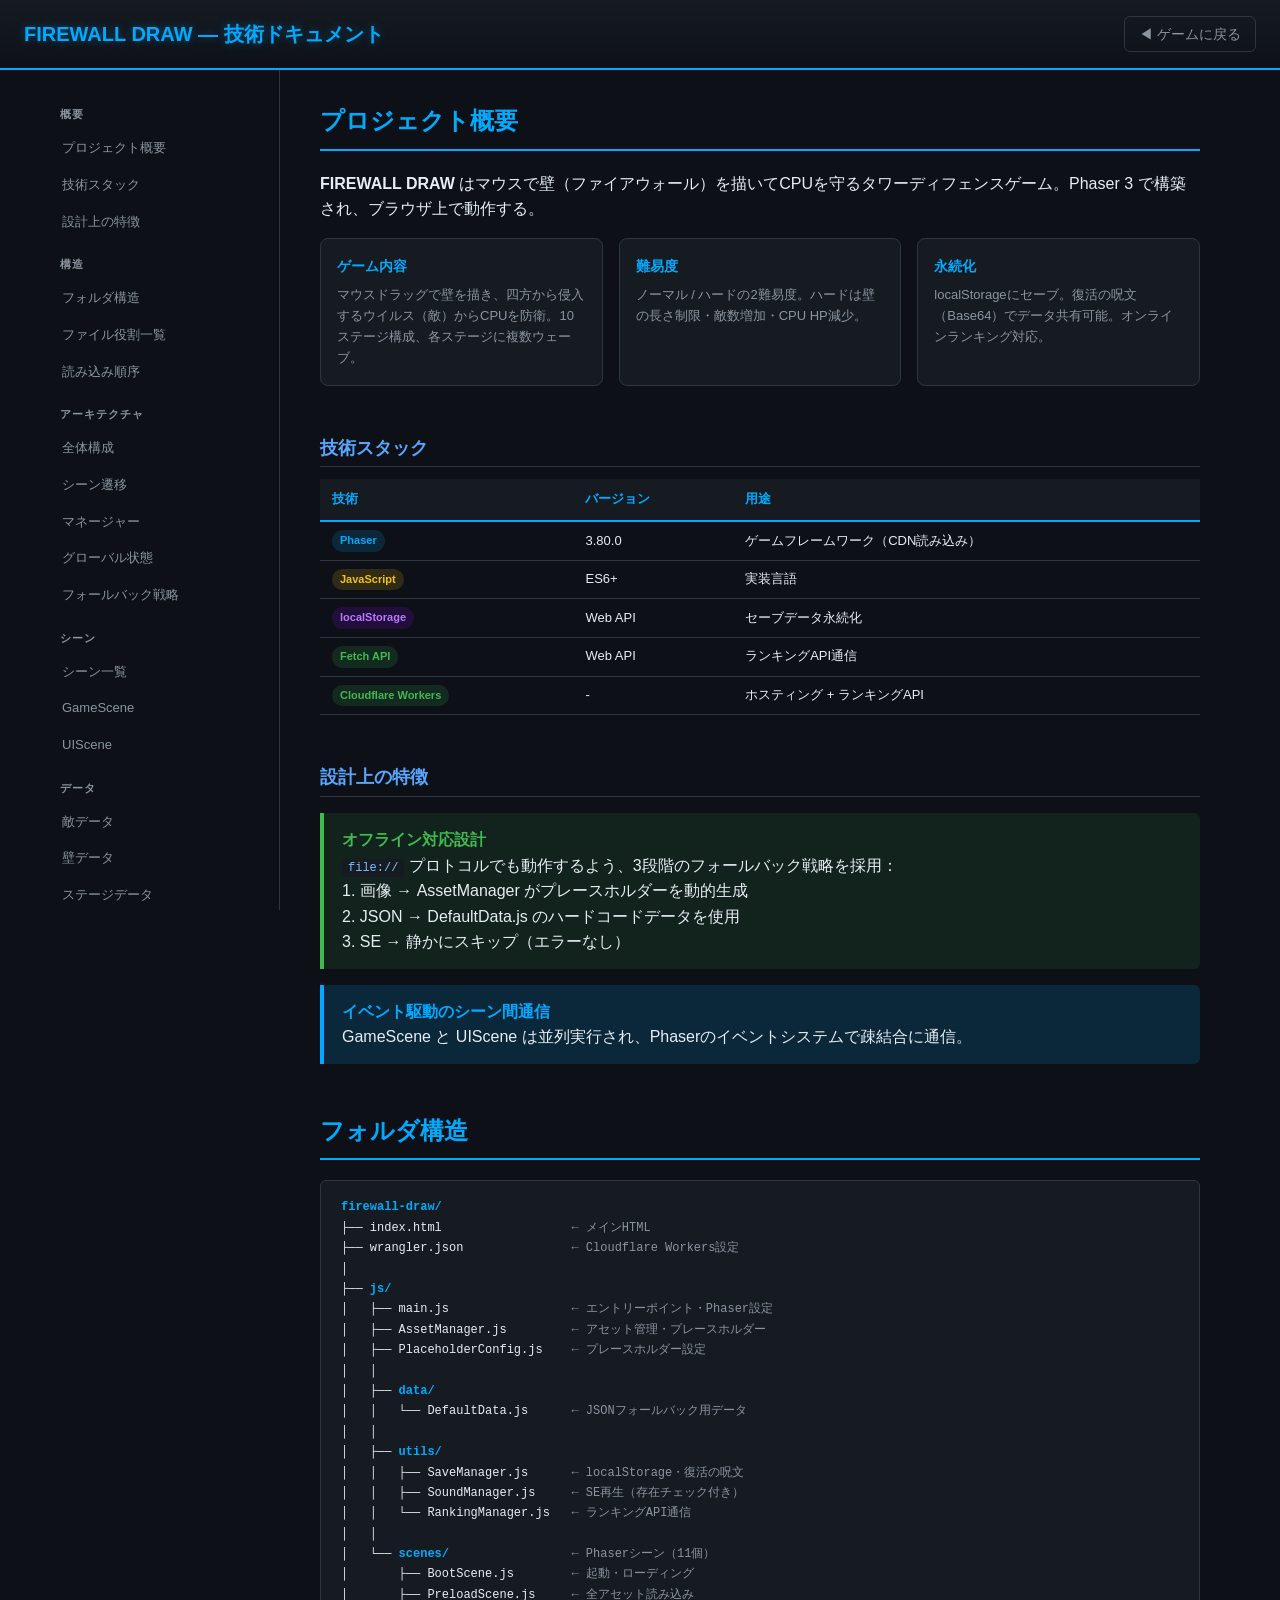
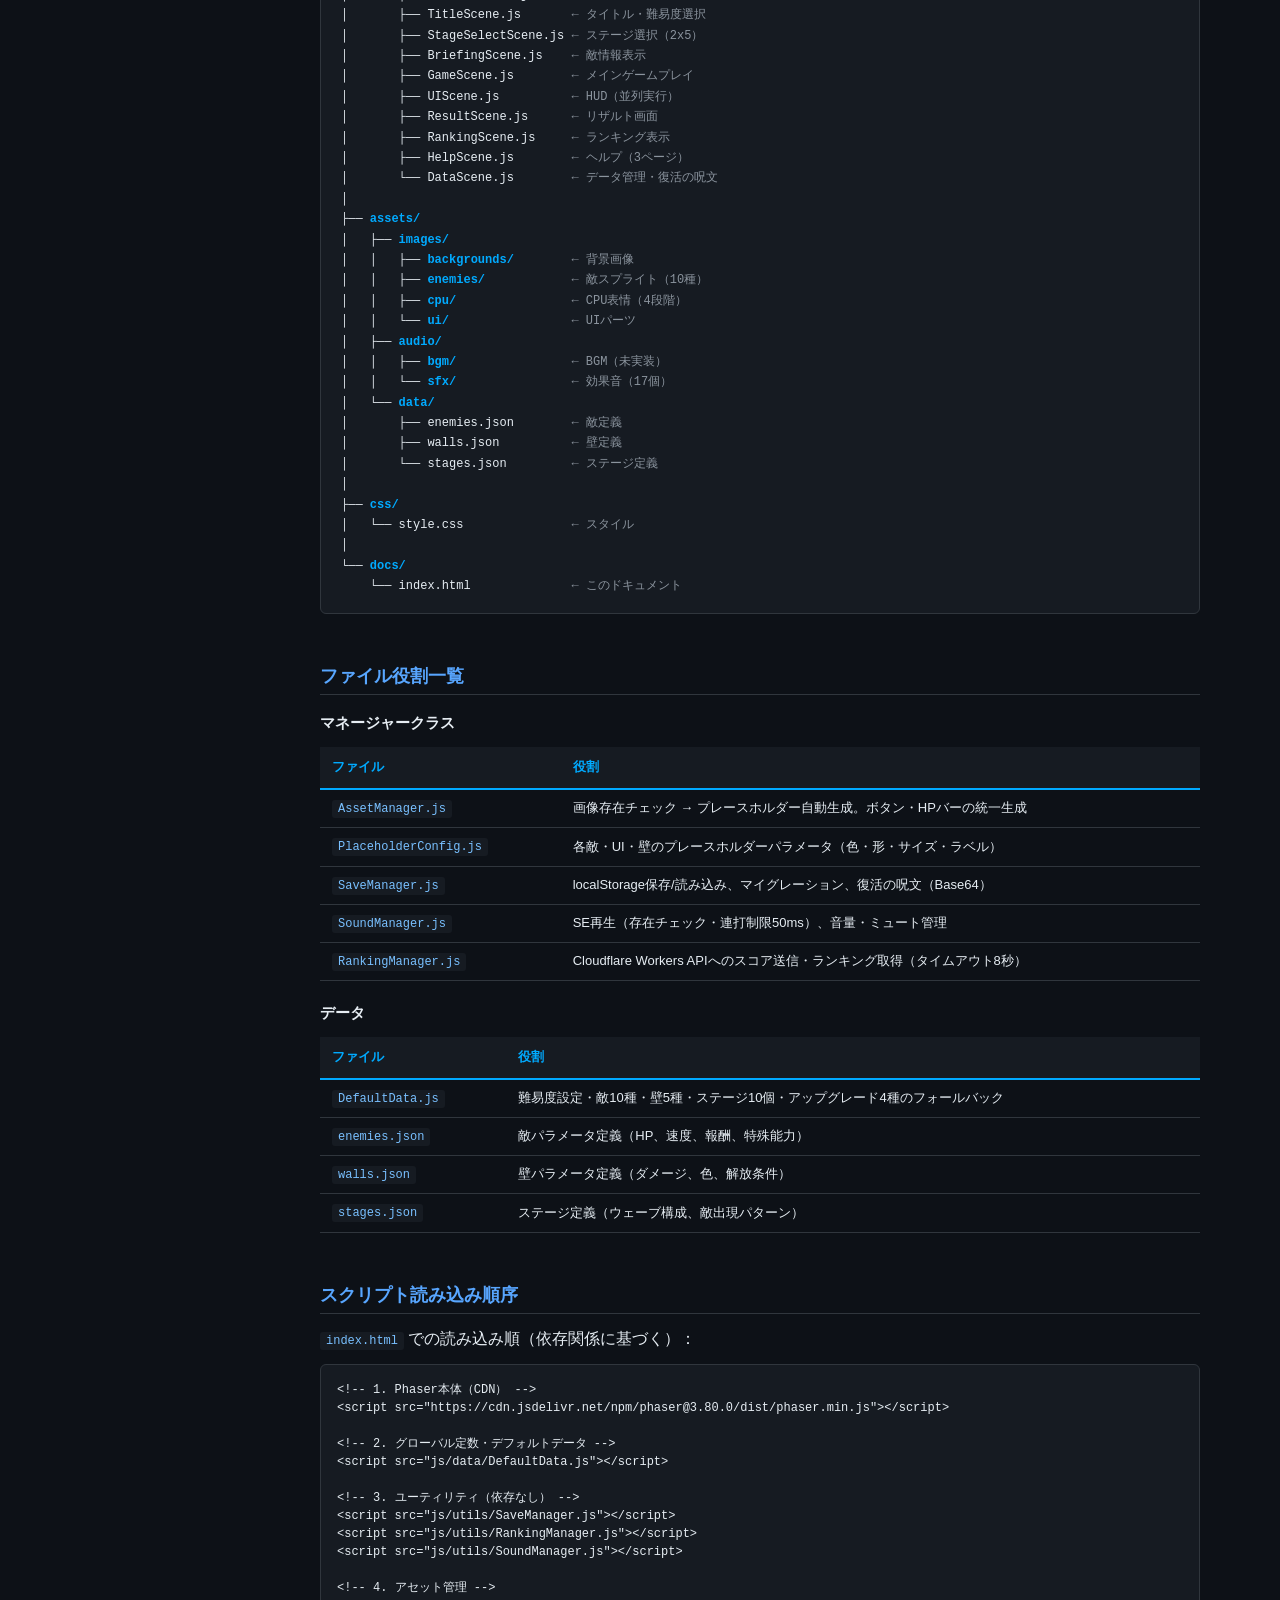
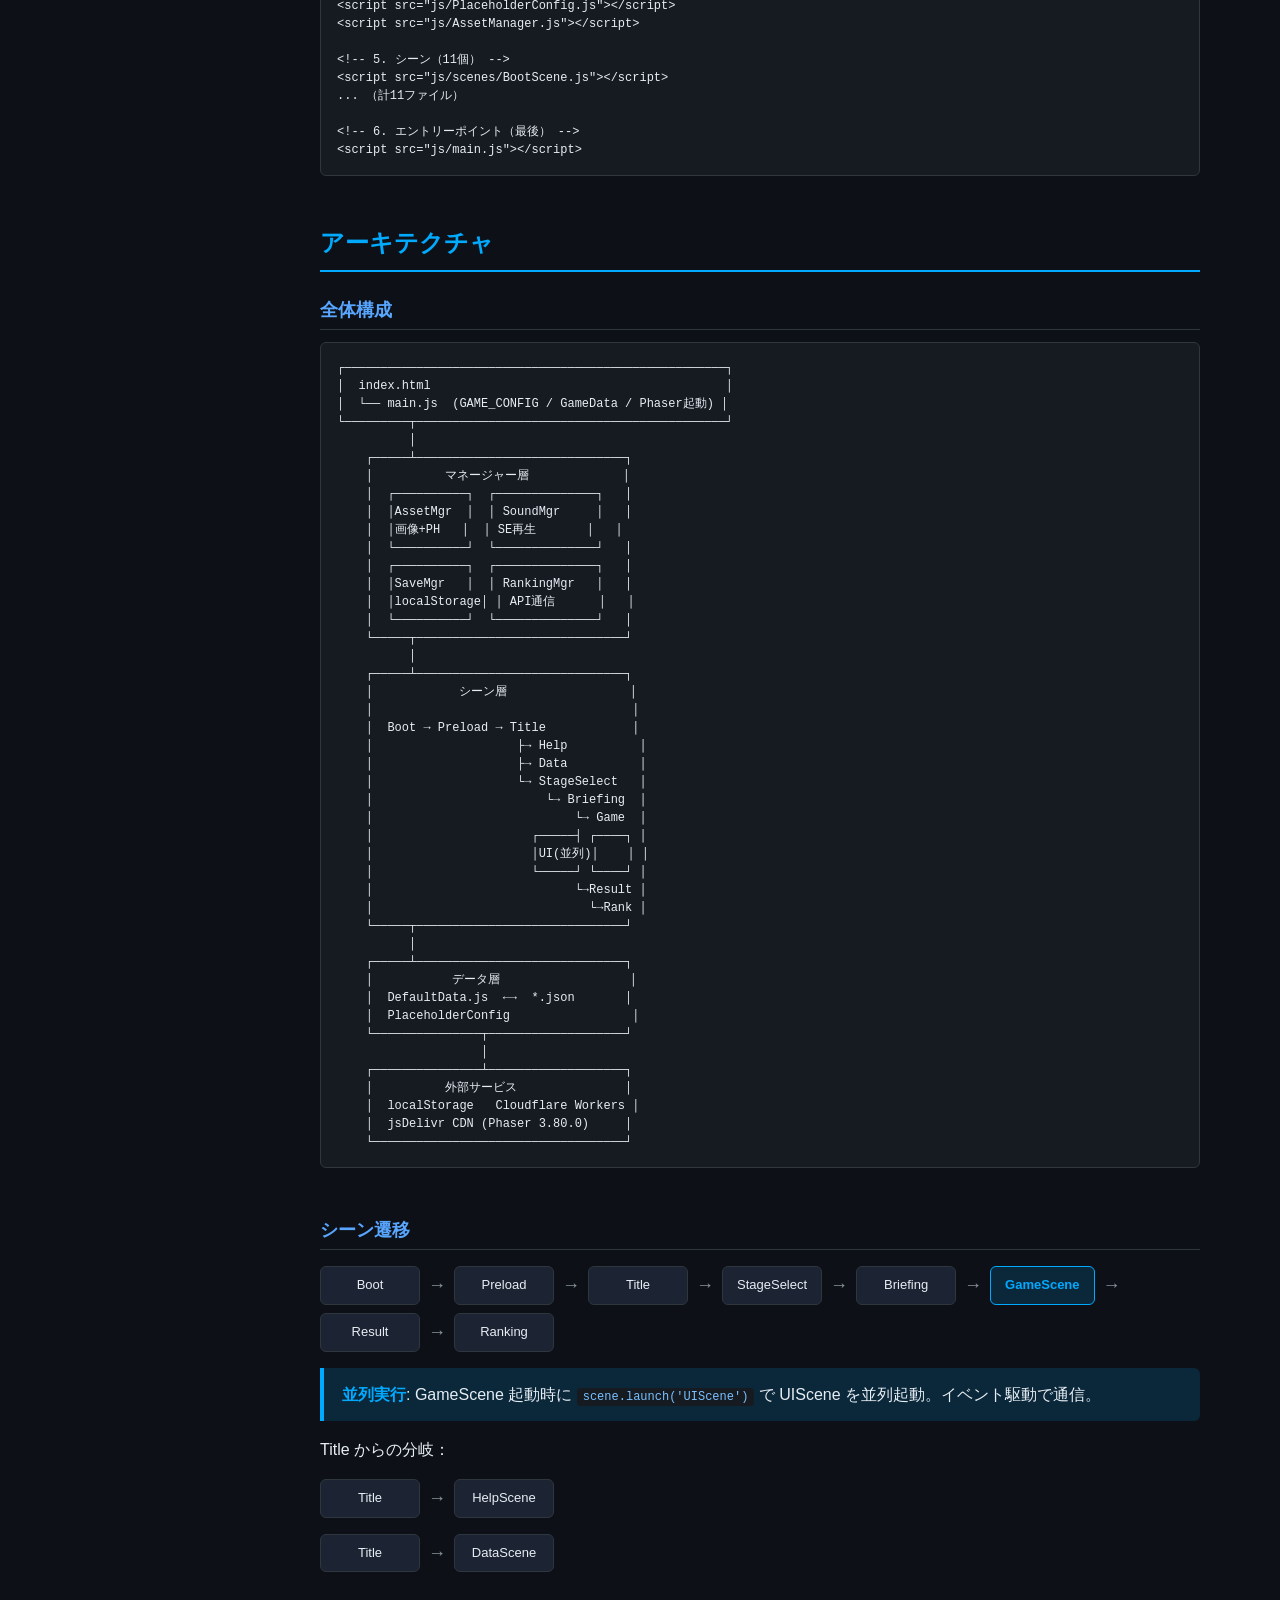
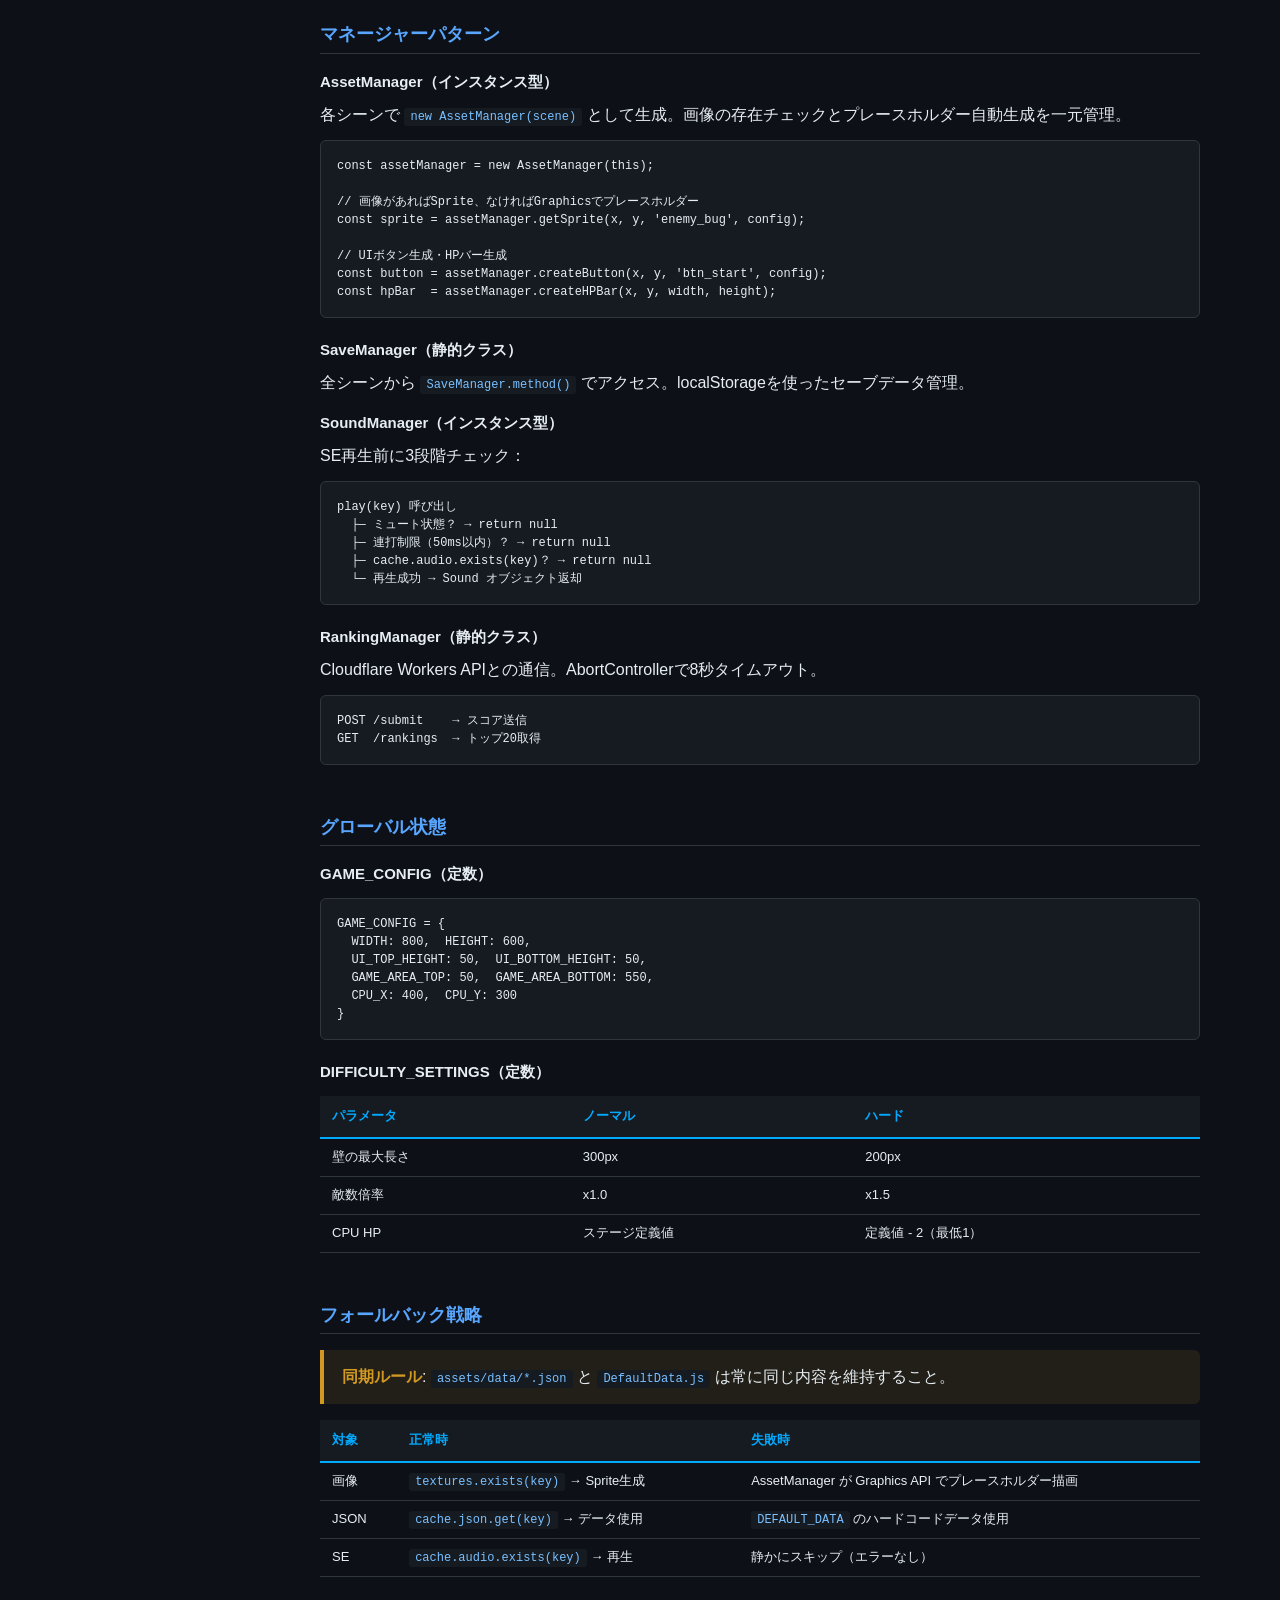
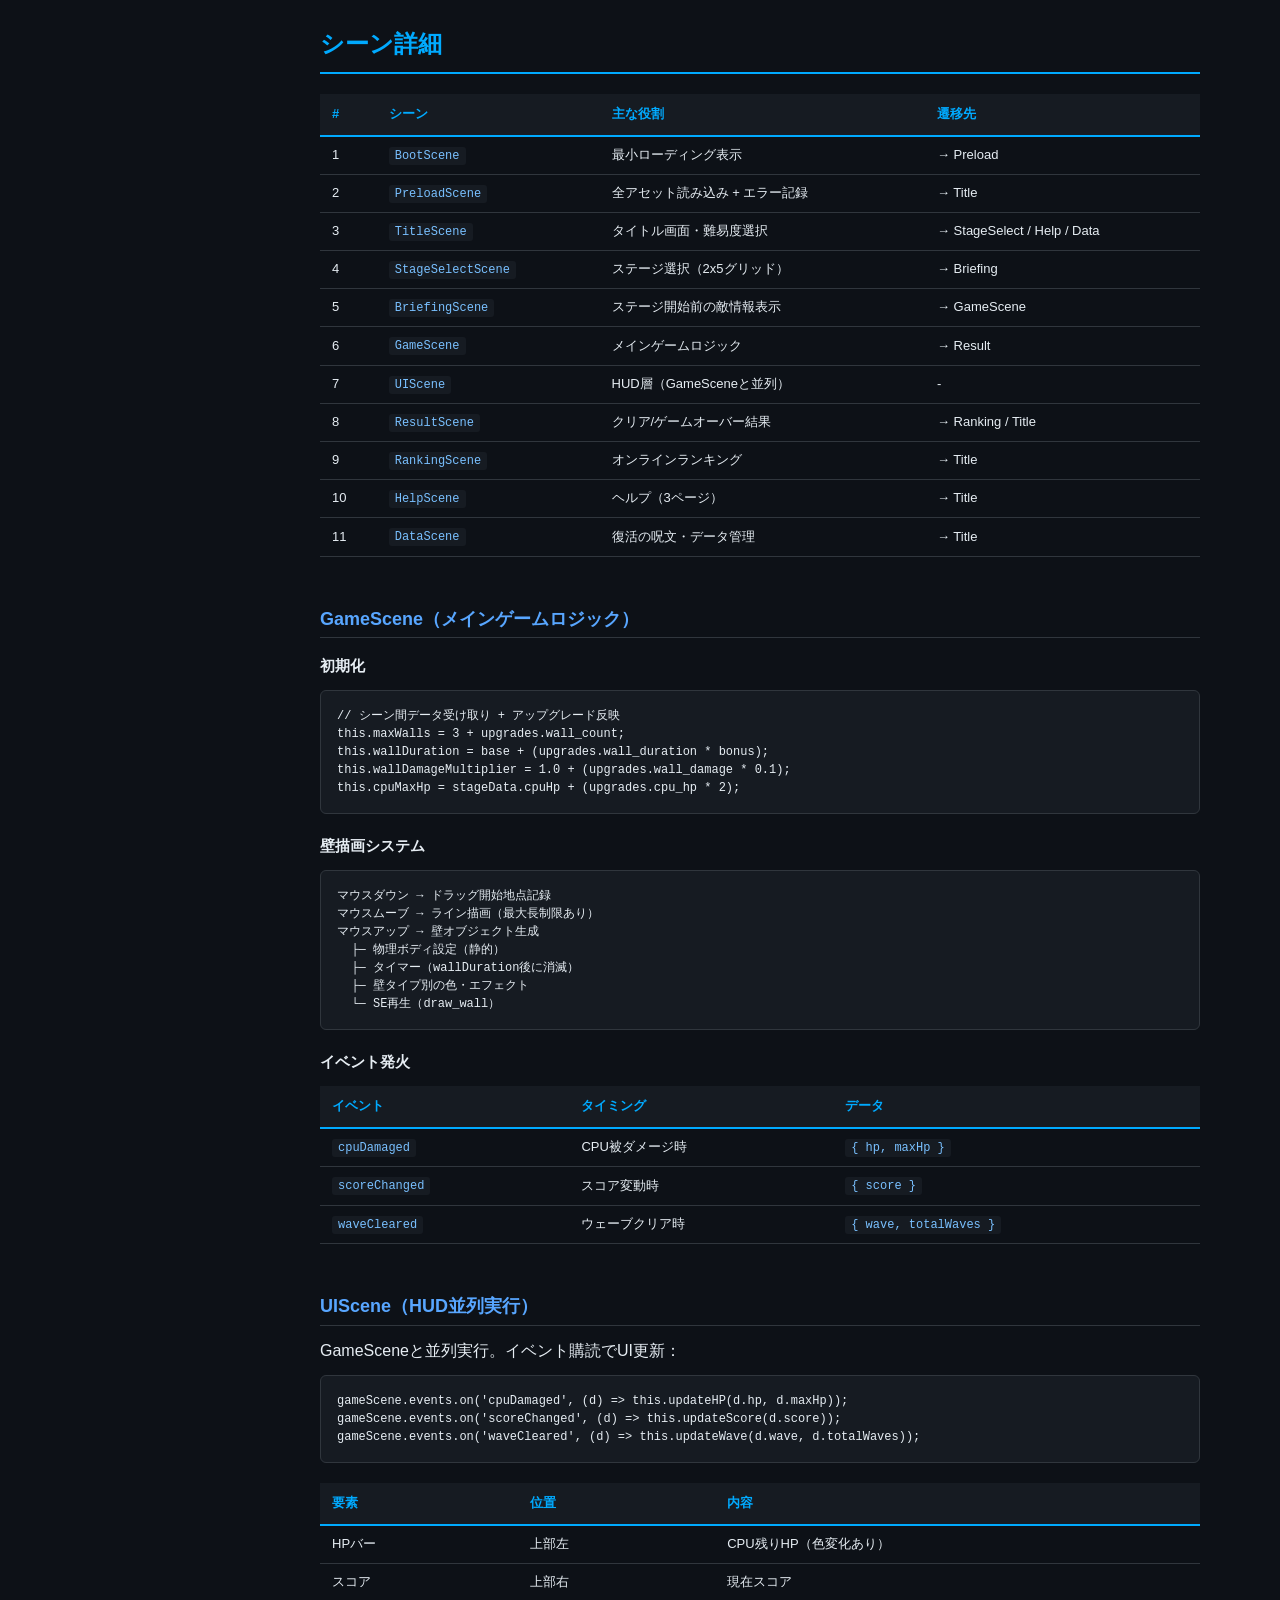
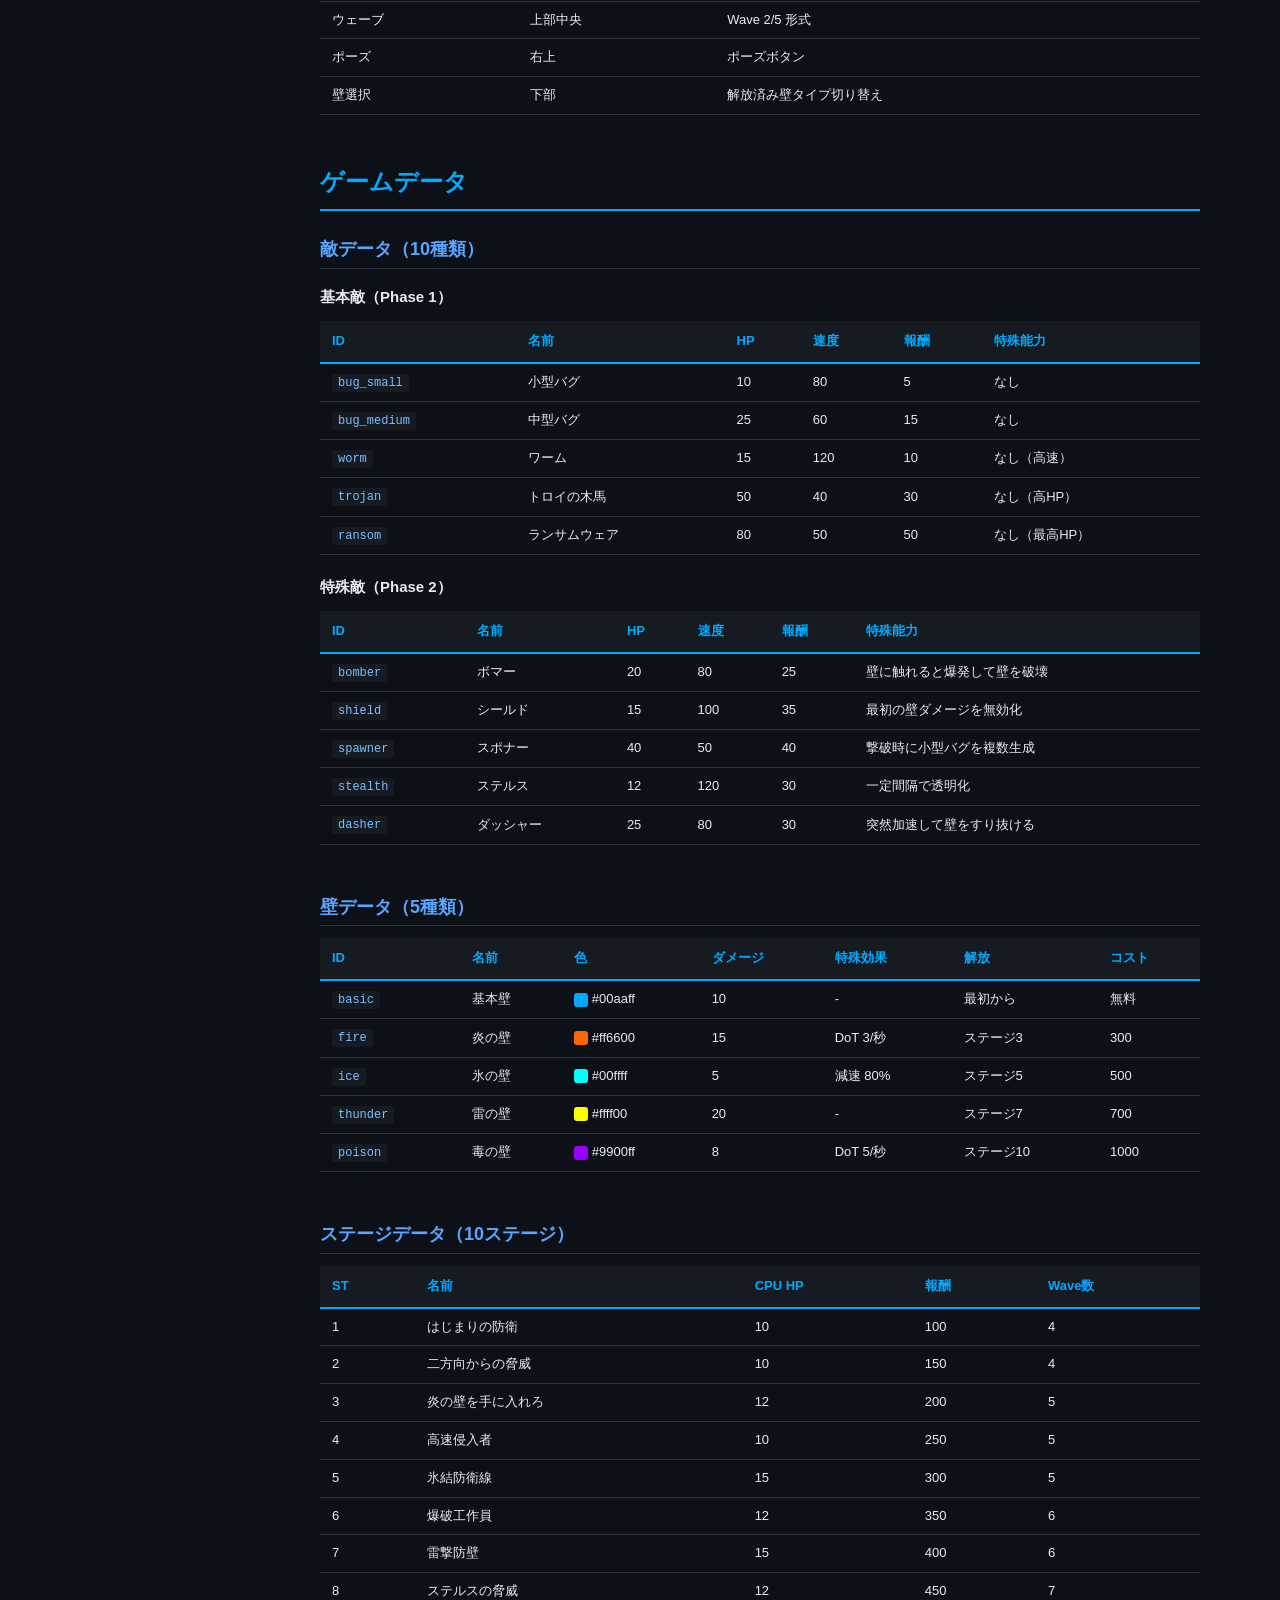
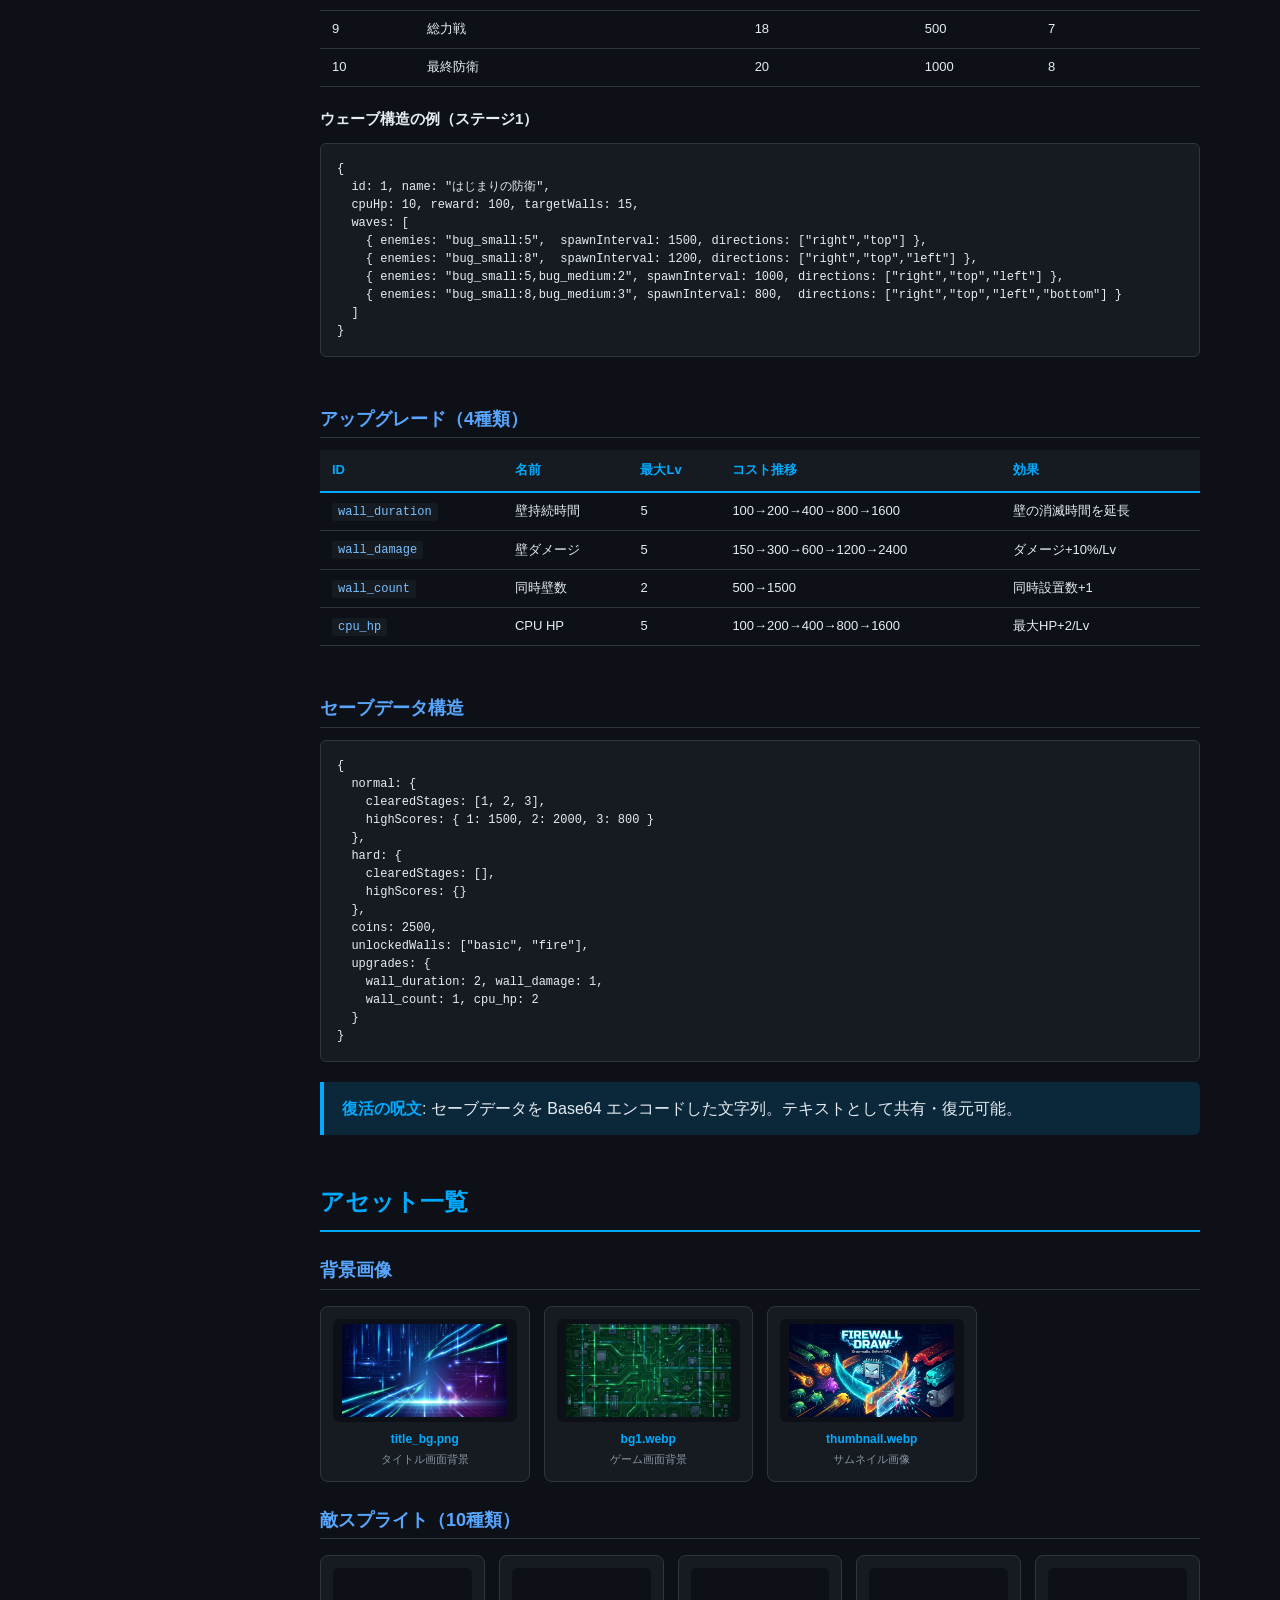
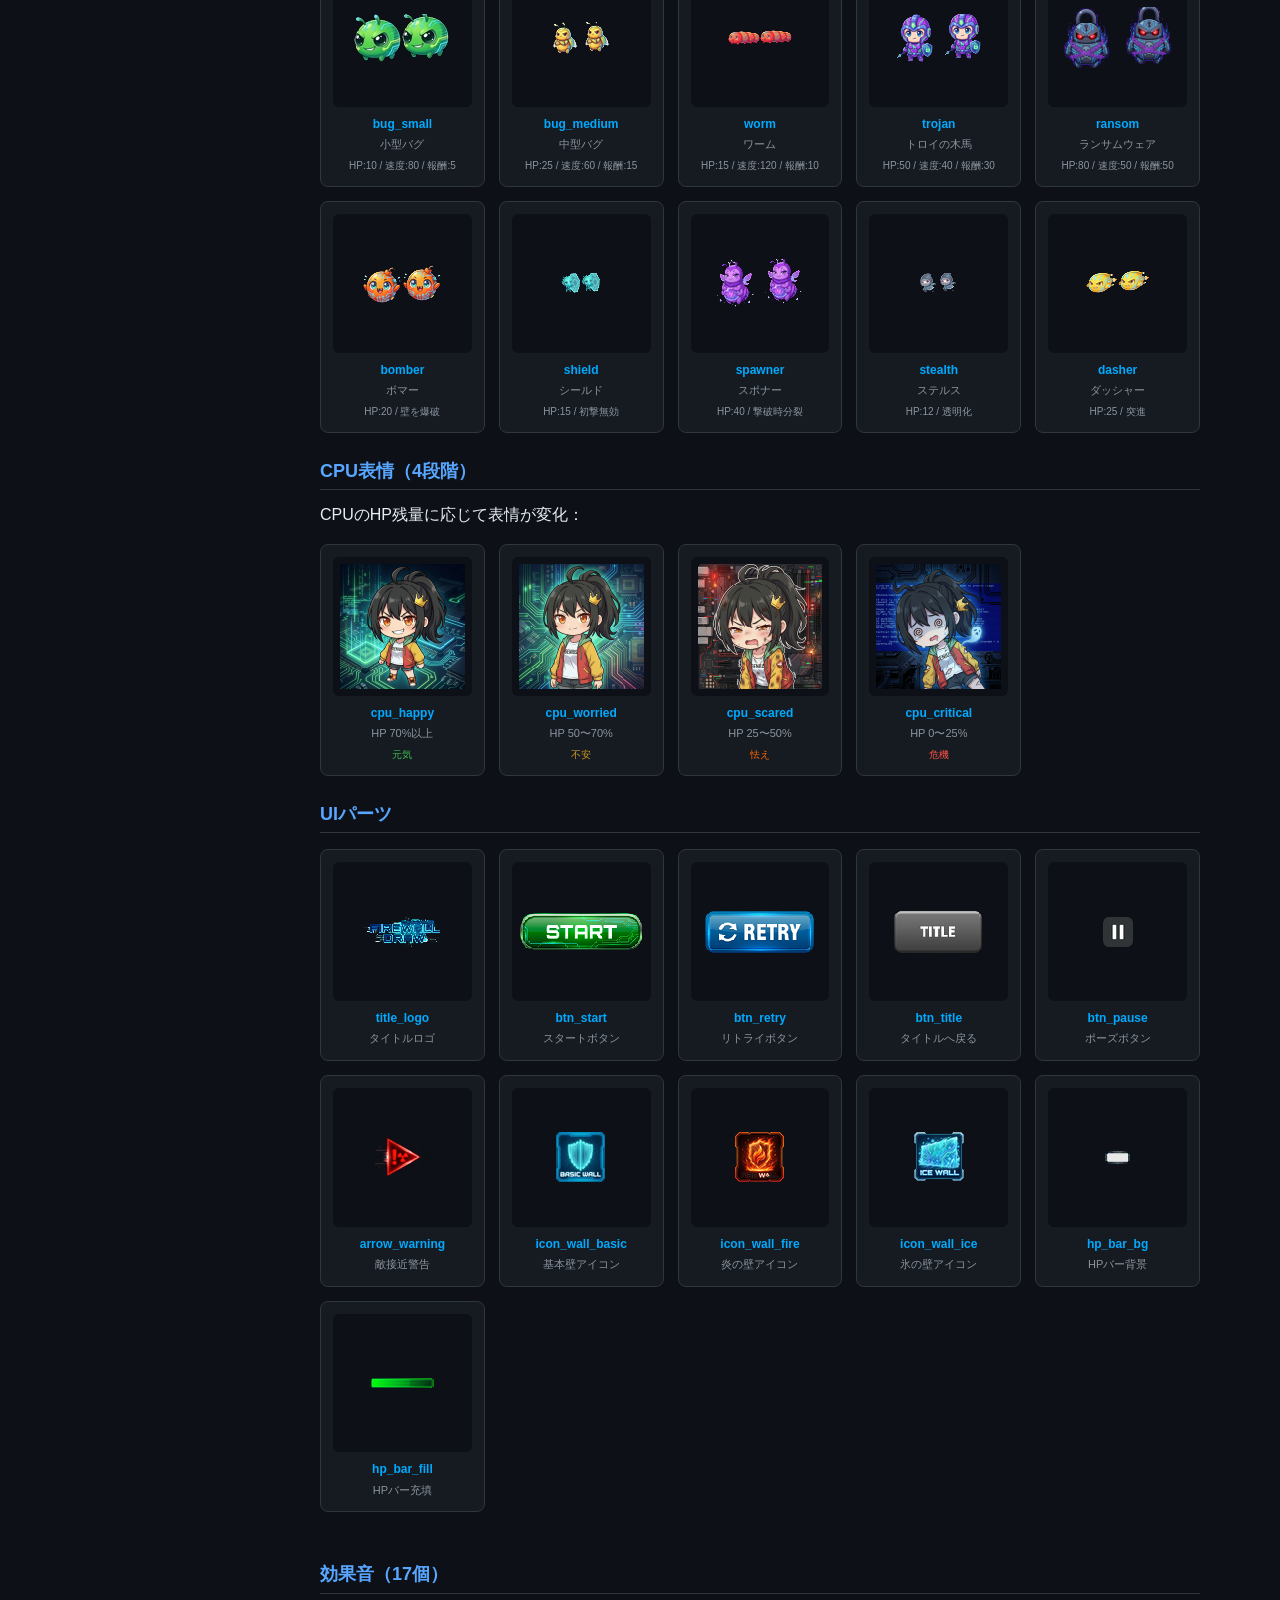
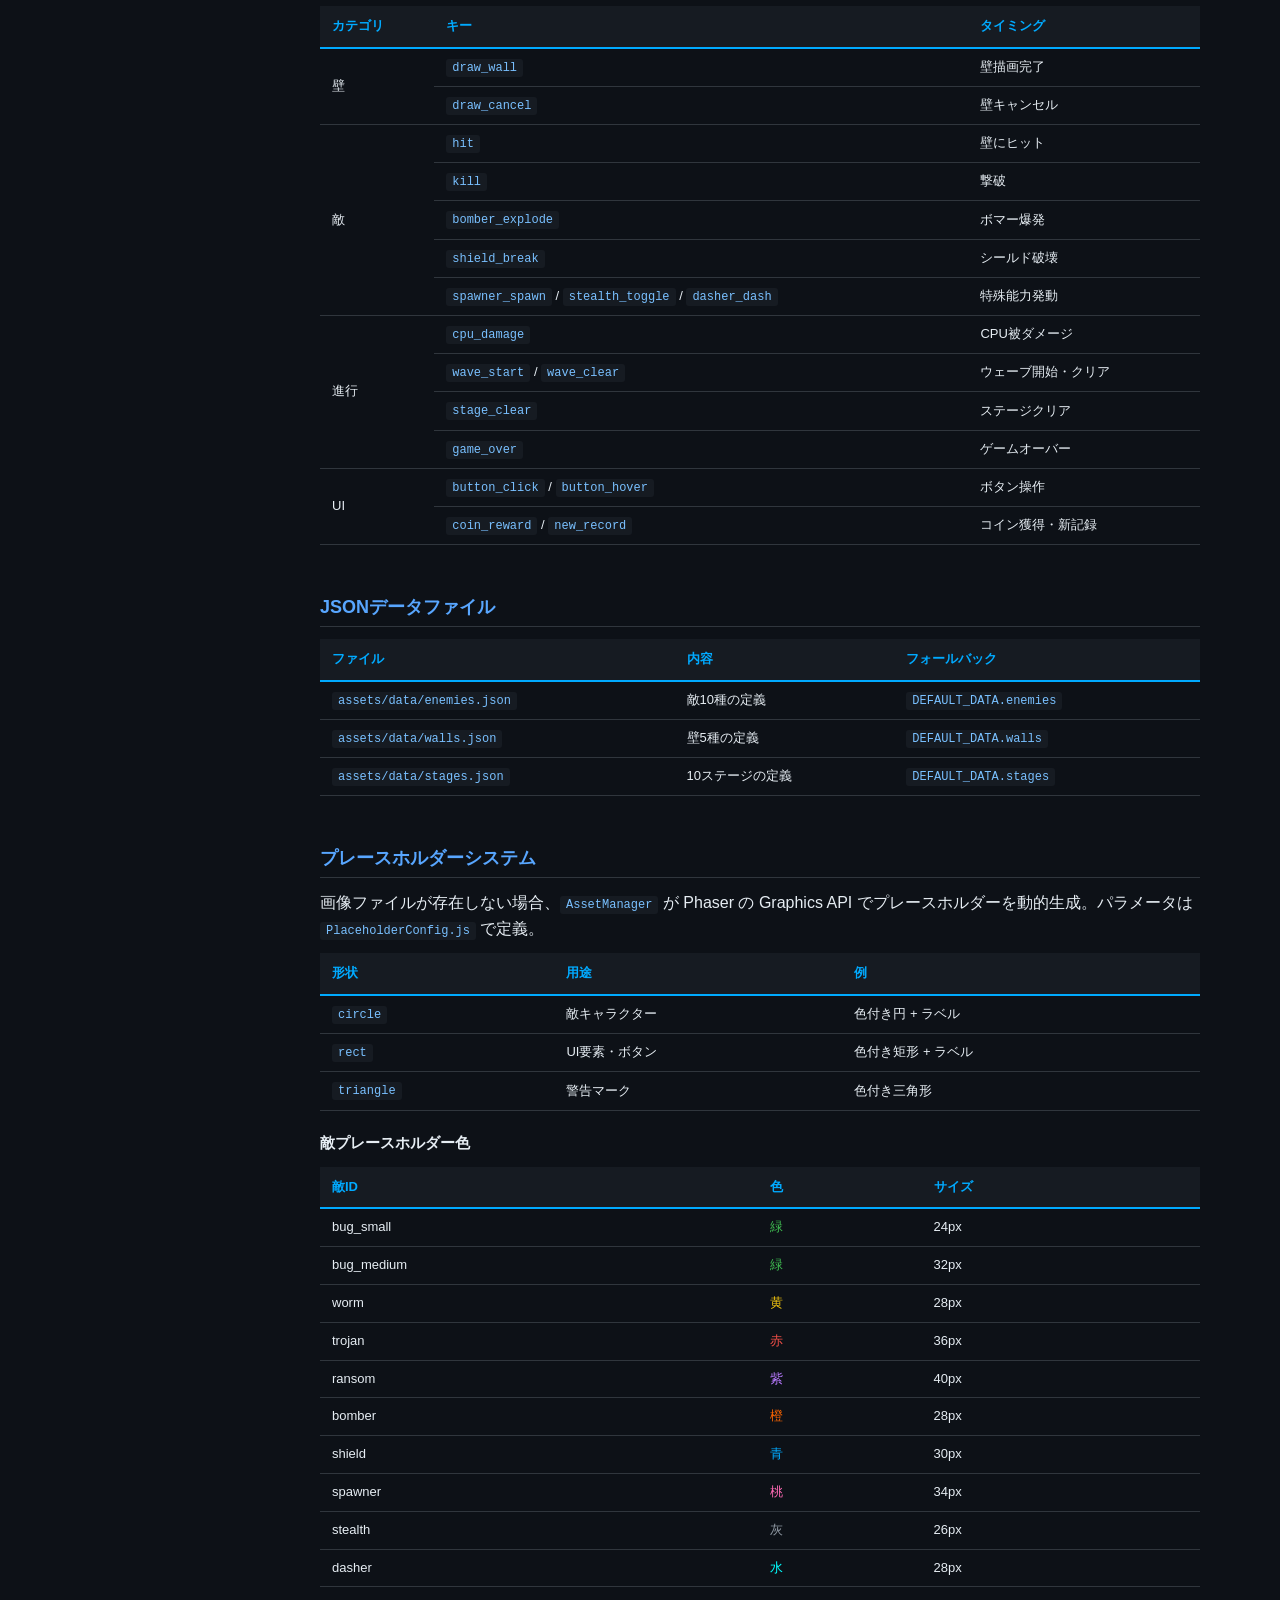
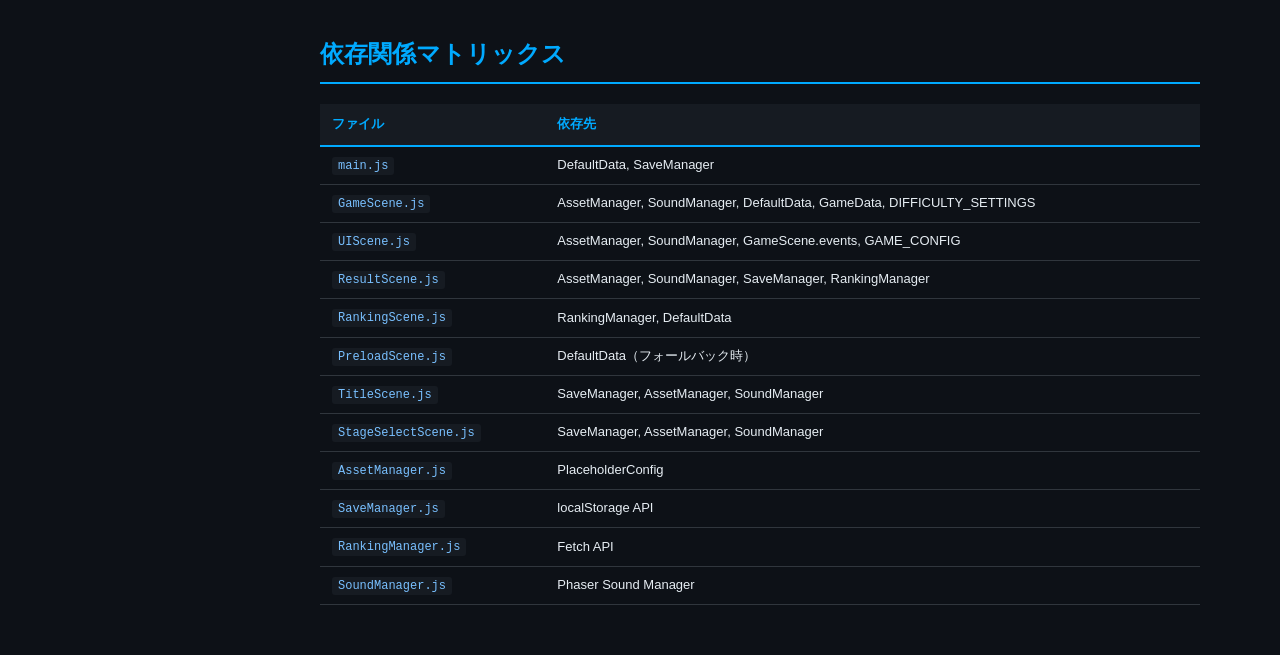
==== commit 1a538f92: "docs: アセット一覧に画像プレビュー追加 敵・CPU・UI・背景の全画像をカードグリッドで表示。 クリックでモーダル拡大表示。敵はHP/速度/特殊能力も併記。  Co-Authored-By: C" ====
--- a/docs/index.html
+++ b/docs/index.html
@@ -319,6 +319,112 @@
       .sidebar { display: none; }
       .content { padding: 20px 16px; }
       .card-grid { grid-template-columns: 1fr; }
+    }
+
+    /* アセット画像プレビュー */
+    .asset-grid {
+      display: grid;
+      grid-template-columns: repeat(auto-fill, minmax(140px, 1fr));
+      gap: 14px;
+      margin: 16px 0 24px;
+    }
+    .asset-card {
+      background: var(--bg-light);
+      border: 1px solid var(--border);
+      border-radius: 8px;
+      padding: 12px;
+      text-align: center;
+      transition: all 0.2s;
+    }
+    .asset-card:hover {
+      border-color: var(--accent);
+      box-shadow: 0 0 12px var(--accent-dim);
+      transform: translateY(-2px);
+    }
+    .asset-card .preview {
+      width: 100%;
+      aspect-ratio: 1;
+      display: flex;
+      align-items: center;
+      justify-content: center;
+      background: var(--bg);
+      border-radius: 6px;
+      margin-bottom: 8px;
+      overflow: hidden;
+      position: relative;
+    }
+    .asset-card .preview img {
+      max-width: 90%;
+      max-height: 90%;
+      object-fit: contain;
+      image-rendering: pixelated;
+    }
+    .asset-card .preview.bg-preview {
+      aspect-ratio: 16/9;
+    }
+    .asset-card .preview.bg-preview img {
+      width: 100%;
+      height: 100%;
+      object-fit: cover;
+      image-rendering: auto;
+    }
+    .asset-card .label {
+      font-size: 11px;
+      color: var(--text-dim);
+      word-break: break-all;
+    }
+    .asset-card .name {
+      font-size: 12px;
+      color: var(--accent);
+      font-weight: 600;
+      margin-bottom: 2px;
+    }
+    .asset-card .meta {
+      font-size: 10px;
+      color: var(--text-dim);
+      margin-top: 4px;
+    }
+
+    /* 大きめプレビュー（背景・UI） */
+    .asset-grid.wide {
+      grid-template-columns: repeat(auto-fill, minmax(200px, 1fr));
+    }
+    .asset-grid.narrow {
+      grid-template-columns: repeat(auto-fill, minmax(100px, 1fr));
+    }
+
+    /* 画像モーダル */
+    .modal-overlay {
+      display: none;
+      position: fixed;
+      top: 0; left: 0; right: 0; bottom: 0;
+      background: rgba(0,0,0,0.85);
+      z-index: 200;
+      align-items: center;
+      justify-content: center;
+      cursor: zoom-out;
+    }
+    .modal-overlay.show { display: flex; }
+    .modal-overlay img {
+      max-width: 90vw;
+      max-height: 90vh;
+      object-fit: contain;
+      image-rendering: pixelated;
+      border: 2px solid var(--accent);
+      border-radius: 8px;
+      box-shadow: 0 0 30px var(--accent-glow);
+    }
+    .modal-overlay .modal-label {
+      position: fixed;
+      bottom: 20px;
+      left: 50%;
+      transform: translateX(-50%);
+      background: var(--bg-light);
+      color: var(--text);
+      padding: 8px 20px;
+      border-radius: 6px;
+      font-size: 13px;
+      border: 1px solid var(--border);
     }
 
     /* スクロールバー */
@@ -873,43 +979,176 @@
     <section id="images">
       <h2>アセット一覧</h2>
 
-      <h3>画像アセット</h3>
-
-      <h4>敵スプライト（10種類）</h4>
-      <table>
-        <tr><th>ファイル</th><th>敵ID</th></tr>
-        <tr><td><code>enemies/bug_small.webp</code></td><td>小型バグ</td></tr>
-        <tr><td><code>enemies/bug_medium.png</code></td><td>中型バグ</td></tr>
-        <tr><td><code>enemies/worm.png</code></td><td>ワーム</td></tr>
-        <tr><td><code>enemies/trojan.png</code></td><td>トロイの木馬</td></tr>
-        <tr><td><code>enemies/ransom.png</code></td><td>ランサムウェア</td></tr>
-        <tr><td><code>enemies/bomber.png</code></td><td>ボマー</td></tr>
-        <tr><td><code>enemies/shield.png</code></td><td>シールド</td></tr>
-        <tr><td><code>enemies/spawner.png</code></td><td>スポナー</td></tr>
-        <tr><td><code>enemies/stealth.png</code></td><td>ステルス</td></tr>
-        <tr><td><code>enemies/dasher.png</code></td><td>ダッシャー</td></tr>
-      </table>
-
-      <h4>CPU表情（4段階）</h4>
-      <table>
-        <tr><th>ファイル</th><th>HP範囲</th><th>表情</th></tr>
-        <tr><td><code>cpu/cpu_happy.webp</code></td><td>70%以上</td><td>元気</td></tr>
-        <tr><td><code>cpu/cpu_worried.webp</code></td><td>50〜70%</td><td>不安</td></tr>
-        <tr><td><code>cpu/cpu_scared.webp</code></td><td>25〜50%</td><td>怯え</td></tr>
-        <tr><td><code>cpu/cpu_critical.webp</code></td><td>0〜25%</td><td>危機</td></tr>
-      </table>
-
-      <h4>UIパーツ</h4>
-      <table>
-        <tr><th>ファイル</th><th>用途</th></tr>
-        <tr><td><code>ui/title_logo.png</code></td><td>タイトルロゴ</td></tr>
-        <tr><td><code>ui/btn_start.png</code></td><td>スタートボタン</td></tr>
-        <tr><td><code>ui/btn_retry.png</code></td><td>リトライボタン</td></tr>
-        <tr><td><code>ui/btn_pause.png</code></td><td>ポーズボタン</td></tr>
-        <tr><td><code>ui/arrow_warning.png</code></td><td>敵接近警告矢印</td></tr>
-        <tr><td><code>ui/icon_wall_*.png</code></td><td>壁アイコン各種</td></tr>
-        <tr><td><code>ui/hp_bar_*.png</code></td><td>HPバー素材</td></tr>
-      </table>
+      <h3>背景画像</h3>
+      <div class="asset-grid wide">
+        <div class="asset-card" onclick="showModal(this)">
+          <div class="preview bg-preview"><img src="../assets/images/backgrounds/title_bg.png" alt="title_bg"></div>
+          <div class="name">title_bg.png</div>
+          <div class="label">タイトル画面背景</div>
+        </div>
+        <div class="asset-card" onclick="showModal(this)">
+          <div class="preview bg-preview"><img src="../assets/images/backgrounds/bg1.webp" alt="bg1"></div>
+          <div class="name">bg1.webp</div>
+          <div class="label">ゲーム画面背景</div>
+        </div>
+        <div class="asset-card" onclick="showModal(this)">
+          <div class="preview bg-preview"><img src="../assets/images/thumbnail.webp" alt="thumbnail"></div>
+          <div class="name">thumbnail.webp</div>
+          <div class="label">サムネイル画像</div>
+        </div>
+      </div>
+
+      <h3>敵スプライト（10種類）</h3>
+      <div class="asset-grid">
+        <div class="asset-card" onclick="showModal(this)">
+          <div class="preview"><img src="../assets/images/enemies/bug_small.webp" alt="bug_small"></div>
+          <div class="name">bug_small</div>
+          <div class="label">小型バグ</div>
+          <div class="meta">HP:10 / 速度:80 / 報酬:5</div>
+        </div>
+        <div class="asset-card" onclick="showModal(this)">
+          <div class="preview"><img src="../assets/images/enemies/bug_medium.png" alt="bug_medium"></div>
+          <div class="name">bug_medium</div>
+          <div class="label">中型バグ</div>
+          <div class="meta">HP:25 / 速度:60 / 報酬:15</div>
+        </div>
+        <div class="asset-card" onclick="showModal(this)">
+          <div class="preview"><img src="../assets/images/enemies/worm.png" alt="worm"></div>
+          <div class="name">worm</div>
+          <div class="label">ワーム</div>
+          <div class="meta">HP:15 / 速度:120 / 報酬:10</div>
+        </div>
+        <div class="asset-card" onclick="showModal(this)">
+          <div class="preview"><img src="../assets/images/enemies/trojan.png" alt="trojan"></div>
+          <div class="name">trojan</div>
+          <div class="label">トロイの木馬</div>
+          <div class="meta">HP:50 / 速度:40 / 報酬:30</div>
+        </div>
+        <div class="asset-card" onclick="showModal(this)">
+          <div class="preview"><img src="../assets/images/enemies/ransom.png" alt="ransom"></div>
+          <div class="name">ransom</div>
+          <div class="label">ランサムウェア</div>
+          <div class="meta">HP:80 / 速度:50 / 報酬:50</div>
+        </div>
+        <div class="asset-card" onclick="showModal(this)">
+          <div class="preview"><img src="../assets/images/enemies/bomber.png" alt="bomber"></div>
+          <div class="name">bomber</div>
+          <div class="label">ボマー</div>
+          <div class="meta">HP:20 / 壁を爆破</div>
+        </div>
+        <div class="asset-card" onclick="showModal(this)">
+          <div class="preview"><img src="../assets/images/enemies/shield.png" alt="shield"></div>
+          <div class="name">shield</div>
+          <div class="label">シールド</div>
+          <div class="meta">HP:15 / 初撃無効</div>
+        </div>
+        <div class="asset-card" onclick="showModal(this)">
+          <div class="preview"><img src="../assets/images/enemies/spawner.png" alt="spawner"></div>
+          <div class="name">spawner</div>
+          <div class="label">スポナー</div>
+          <div class="meta">HP:40 / 撃破時分裂</div>
+        </div>
+        <div class="asset-card" onclick="showModal(this)">
+          <div class="preview"><img src="../assets/images/enemies/stealth.png" alt="stealth"></div>
+          <div class="name">stealth</div>
+          <div class="label">ステルス</div>
+          <div class="meta">HP:12 / 透明化</div>
+        </div>
+        <div class="asset-card" onclick="showModal(this)">
+          <div class="preview"><img src="../assets/images/enemies/dasher.png" alt="dasher"></div>
+          <div class="name">dasher</div>
+          <div class="label">ダッシャー</div>
+          <div class="meta">HP:25 / 突進</div>
+        </div>
+      </div>
+
+      <h3>CPU表情（4段階）</h3>
+      <p>CPUのHP残量に応じて表情が変化：</p>
+      <div class="asset-grid">
+        <div class="asset-card" onclick="showModal(this)">
+          <div class="preview"><img src="../assets/images/cpu/cpu_happy.png" alt="cpu_happy"></div>
+          <div class="name">cpu_happy</div>
+          <div class="label">HP 70%以上</div>
+          <div class="meta" style="color:var(--green)">元気</div>
+        </div>
+        <div class="asset-card" onclick="showModal(this)">
+          <div class="preview"><img src="../assets/images/cpu/cpu_worried.png" alt="cpu_worried"></div>
+          <div class="name">cpu_worried</div>
+          <div class="label">HP 50〜70%</div>
+          <div class="meta" style="color:var(--orange)">不安</div>
+        </div>
+        <div class="asset-card" onclick="showModal(this)">
+          <div class="preview"><img src="../assets/images/cpu/cpu_scared.png" alt="cpu_scared"></div>
+          <div class="name">cpu_scared</div>
+          <div class="label">HP 25〜50%</div>
+          <div class="meta" style="color:var(--fire)">怯え</div>
+        </div>
+        <div class="asset-card" onclick="showModal(this)">
+          <div class="preview"><img src="../assets/images/cpu/cpu_critical.png" alt="cpu_critical"></div>
+          <div class="name">cpu_critical</div>
+          <div class="label">HP 0〜25%</div>
+          <div class="meta" style="color:var(--red)">危機</div>
+        </div>
+      </div>
+
+      <h3>UIパーツ</h3>
+      <div class="asset-grid">
+        <div class="asset-card" onclick="showModal(this)">
+          <div class="preview"><img src="../assets/images/ui/title_logo.png" alt="title_logo"></div>
+          <div class="name">title_logo</div>
+          <div class="label">タイトルロゴ</div>
+        </div>
+        <div class="asset-card" onclick="showModal(this)">
+          <div class="preview"><img src="../assets/images/ui/btn_start.png" alt="btn_start"></div>
+          <div class="name">btn_start</div>
+          <div class="label">スタートボタン</div>
+        </div>
+        <div class="asset-card" onclick="showModal(this)">
+          <div class="preview"><img src="../assets/images/ui/btn_retry.png" alt="btn_retry"></div>
+          <div class="name">btn_retry</div>
+          <div class="label">リトライボタン</div>
+        </div>
+        <div class="asset-card" onclick="showModal(this)">
+          <div class="preview"><img src="../assets/images/ui/btn_title.png" alt="btn_title"></div>
+          <div class="name">btn_title</div>
+          <div class="label">タイトルへ戻る</div>
+        </div>
+        <div class="asset-card" onclick="showModal(this)">
+          <div class="preview"><img src="../assets/images/ui/btn_pause.png" alt="btn_pause"></div>
+          <div class="name">btn_pause</div>
+          <div class="label">ポーズボタン</div>
+        </div>
+        <div class="asset-card" onclick="showModal(this)">
+          <div class="preview"><img src="../assets/images/ui/arrow_warning.png" alt="arrow_warning"></div>
+          <div class="name">arrow_warning</div>
+          <div class="label">敵接近警告</div>
+        </div>
+        <div class="asset-card" onclick="showModal(this)">
+          <div class="preview"><img src="../assets/images/ui/icon_wall_basic.png" alt="icon_wall_basic"></div>
+          <div class="name">icon_wall_basic</div>
+          <div class="label">基本壁アイコン</div>
+        </div>
+        <div class="asset-card" onclick="showModal(this)">
+          <div class="preview"><img src="../assets/images/ui/icon_wall_fire.png" alt="icon_wall_fire"></div>
+          <div class="name">icon_wall_fire</div>
+          <div class="label">炎の壁アイコン</div>
+        </div>
+        <div class="asset-card" onclick="showModal(this)">
+          <div class="preview"><img src="../assets/images/ui/icon_wall_ice.png" alt="icon_wall_ice"></div>
+          <div class="name">icon_wall_ice</div>
+          <div class="label">氷の壁アイコン</div>
+        </div>
+        <div class="asset-card" onclick="showModal(this)">
+          <div class="preview"><img src="../assets/images/ui/hp_bar_bg.png" alt="hp_bar_bg"></div>
+          <div class="name">hp_bar_bg</div>
+          <div class="label">HPバー背景</div>
+        </div>
+        <div class="asset-card" onclick="showModal(this)">
+          <div class="preview"><img src="../assets/images/ui/hp_bar_fill.png" alt="hp_bar_fill"></div>
+          <div class="name">hp_bar_fill</div>
+          <div class="label">HPバー充填</div>
+        </div>
+      </div>
     </section>
 
     <section id="sfx">
@@ -992,7 +1231,32 @@
   </main>
 </div>
 
+<!-- 画像モーダル -->
+<div class="modal-overlay" id="imageModal" onclick="hideModal()">
+  <img id="modalImg" src="" alt="">
+  <div class="modal-label" id="modalLabel"></div>
+</div>
+
 <script>
+  // 画像モーダル
+  function showModal(card) {
+    const img = card.querySelector('.preview img');
+    const name = card.querySelector('.name');
+    const label = card.querySelector('.label');
+    if (!img) return;
+    const modal = document.getElementById('imageModal');
+    const modalImg = document.getElementById('modalImg');
+    const modalLabel = document.getElementById('modalLabel');
+    modalImg.src = img.src;
+    modalImg.style.imageRendering = img.closest('.bg-preview') ? 'auto' : 'pixelated';
+    modalLabel.textContent = (name ? name.textContent : '') + (label ? ' — ' + label.textContent : '');
+    modal.classList.add('show');
+  }
+  function hideModal() {
+    document.getElementById('imageModal').classList.remove('show');
+  }
+  document.addEventListener('keydown', (e) => { if (e.key === 'Escape') hideModal(); });
+
   // サイドバーのアクティブ状態を管理
   const links = document.querySelectorAll('.sidebar a');
   const sections = document.querySelectorAll('section');
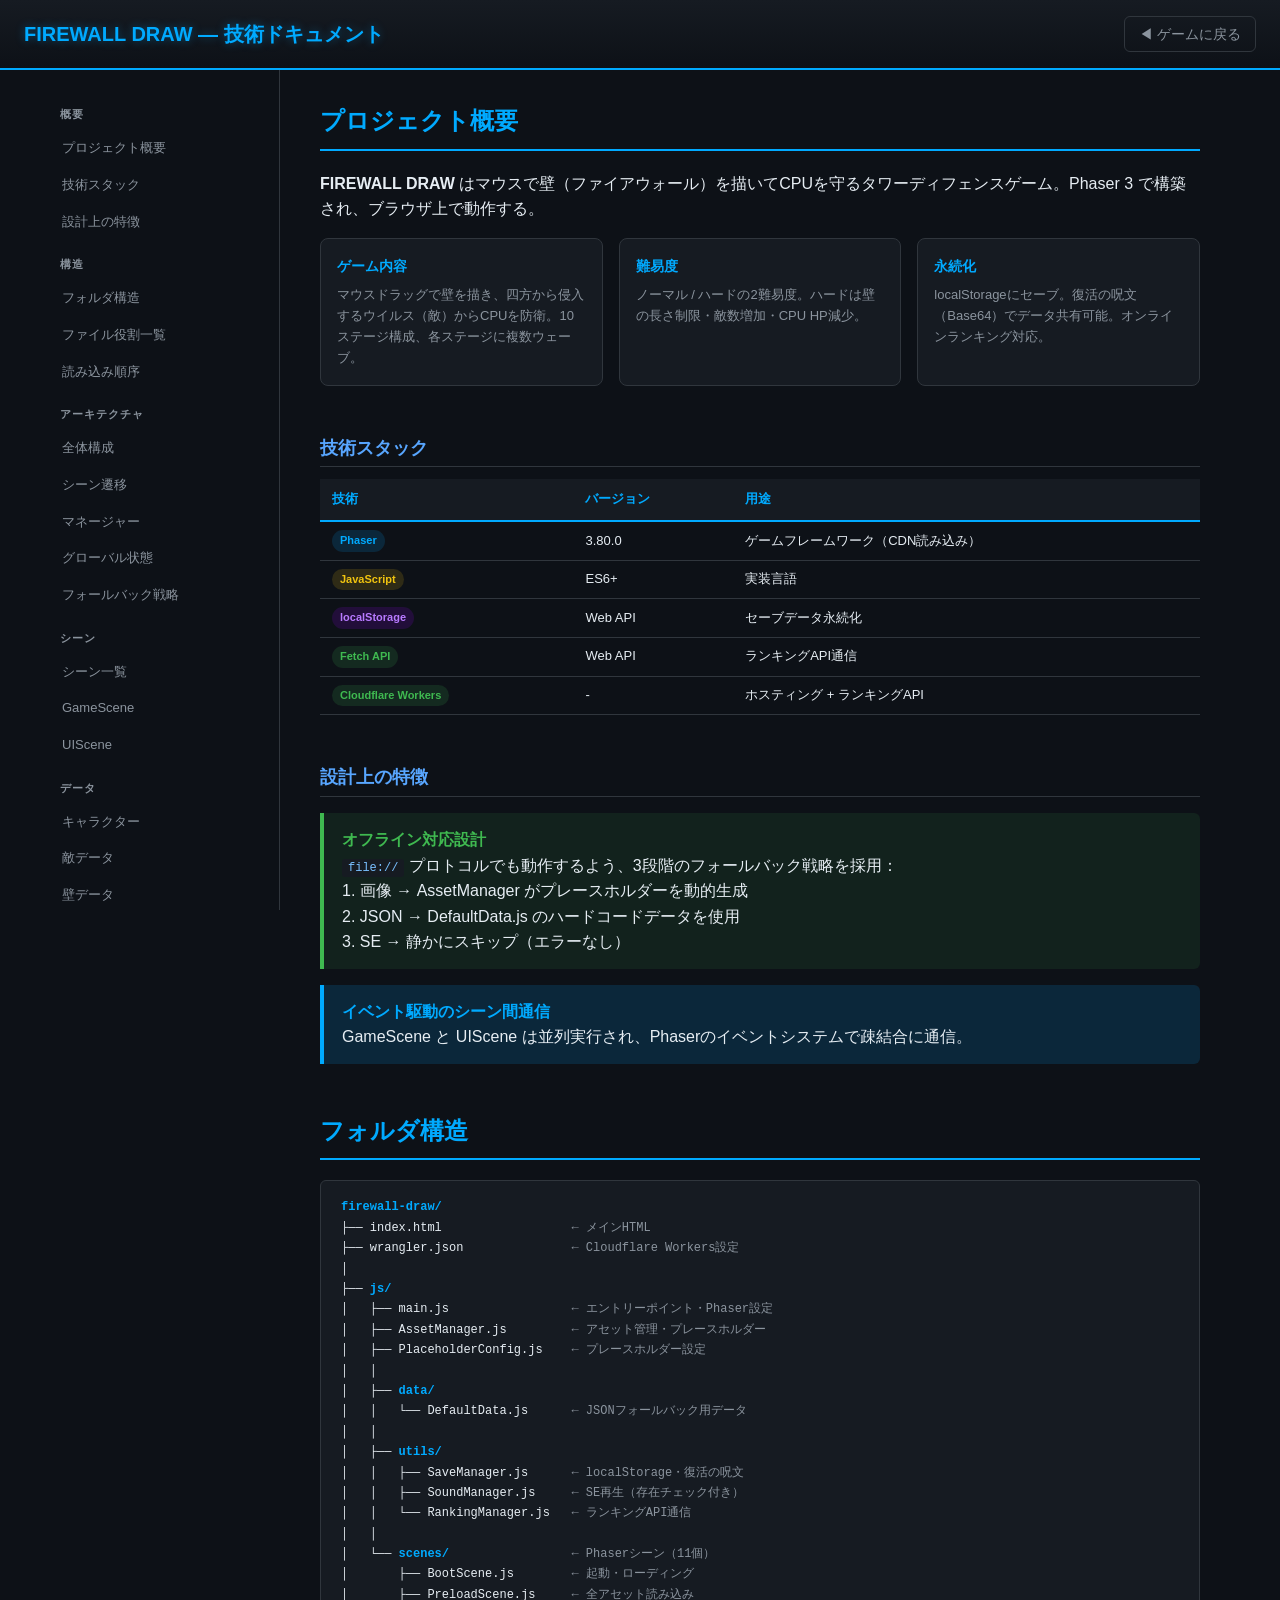
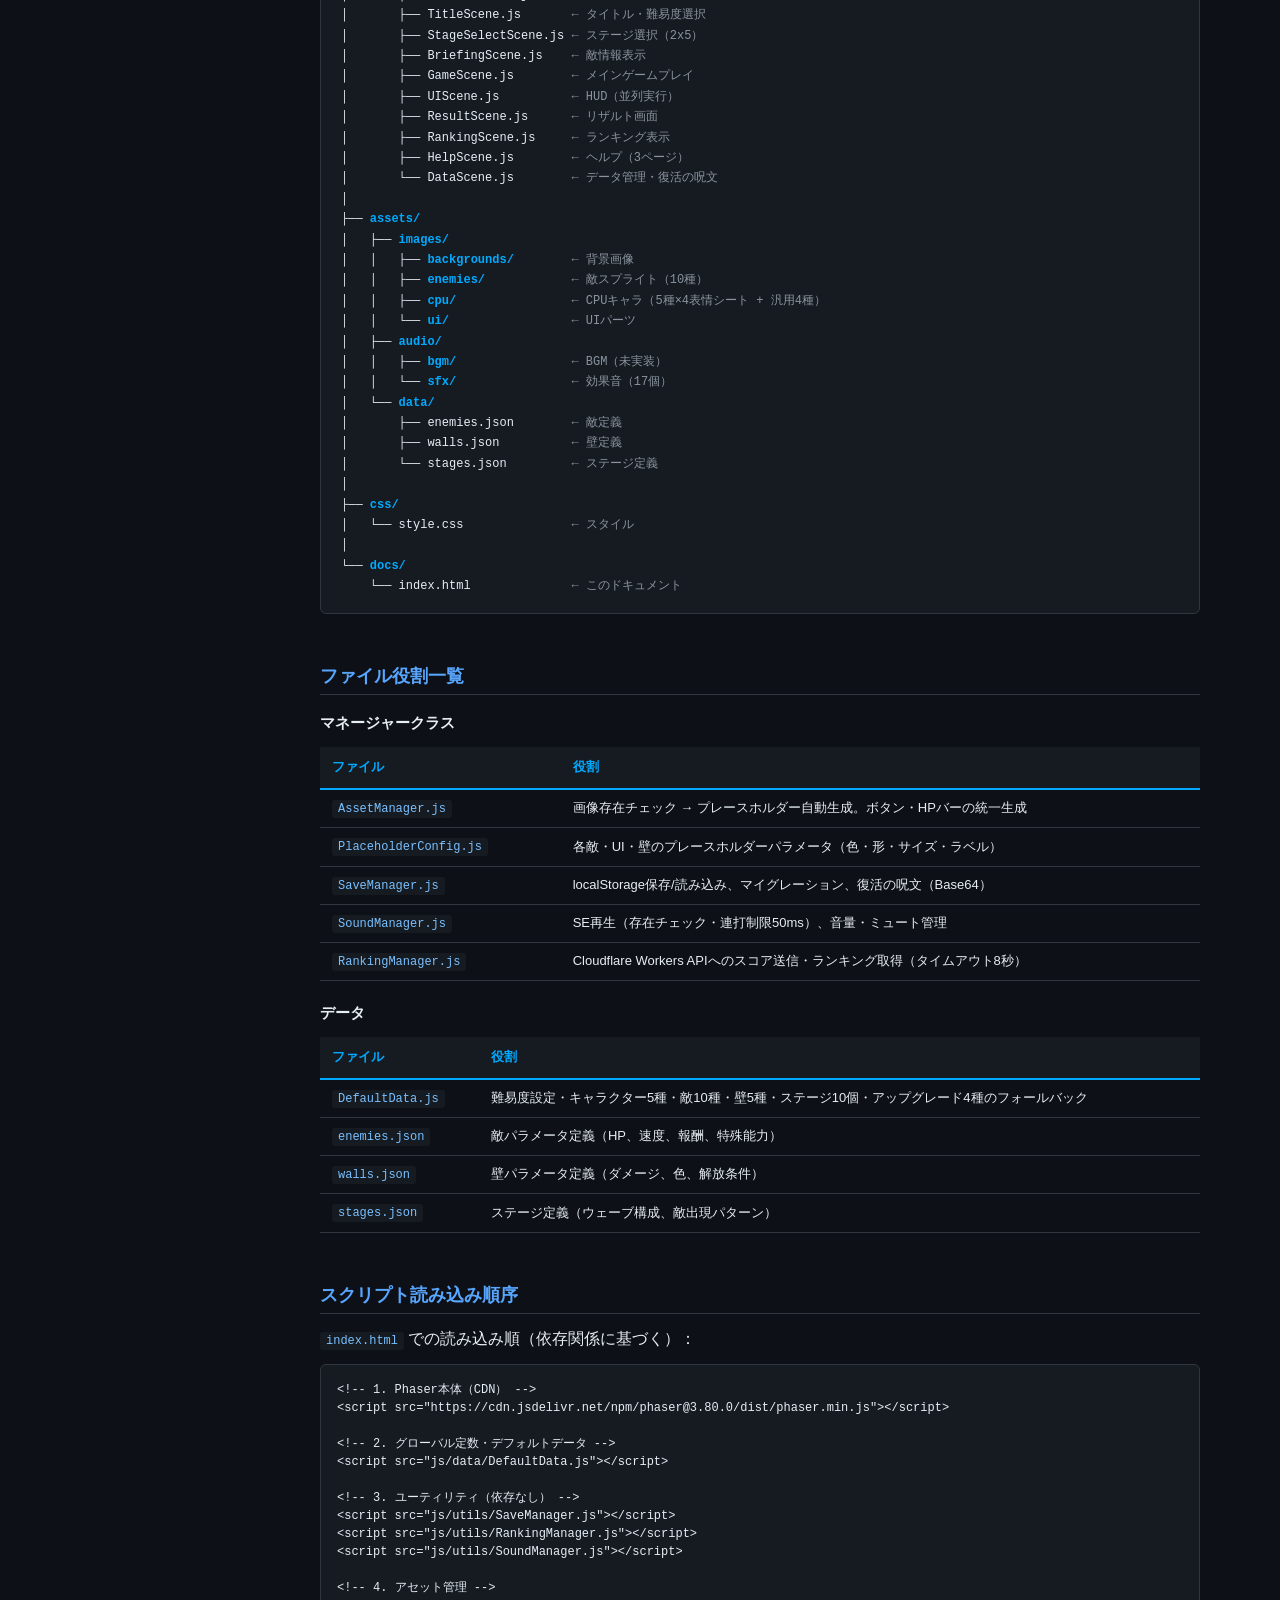
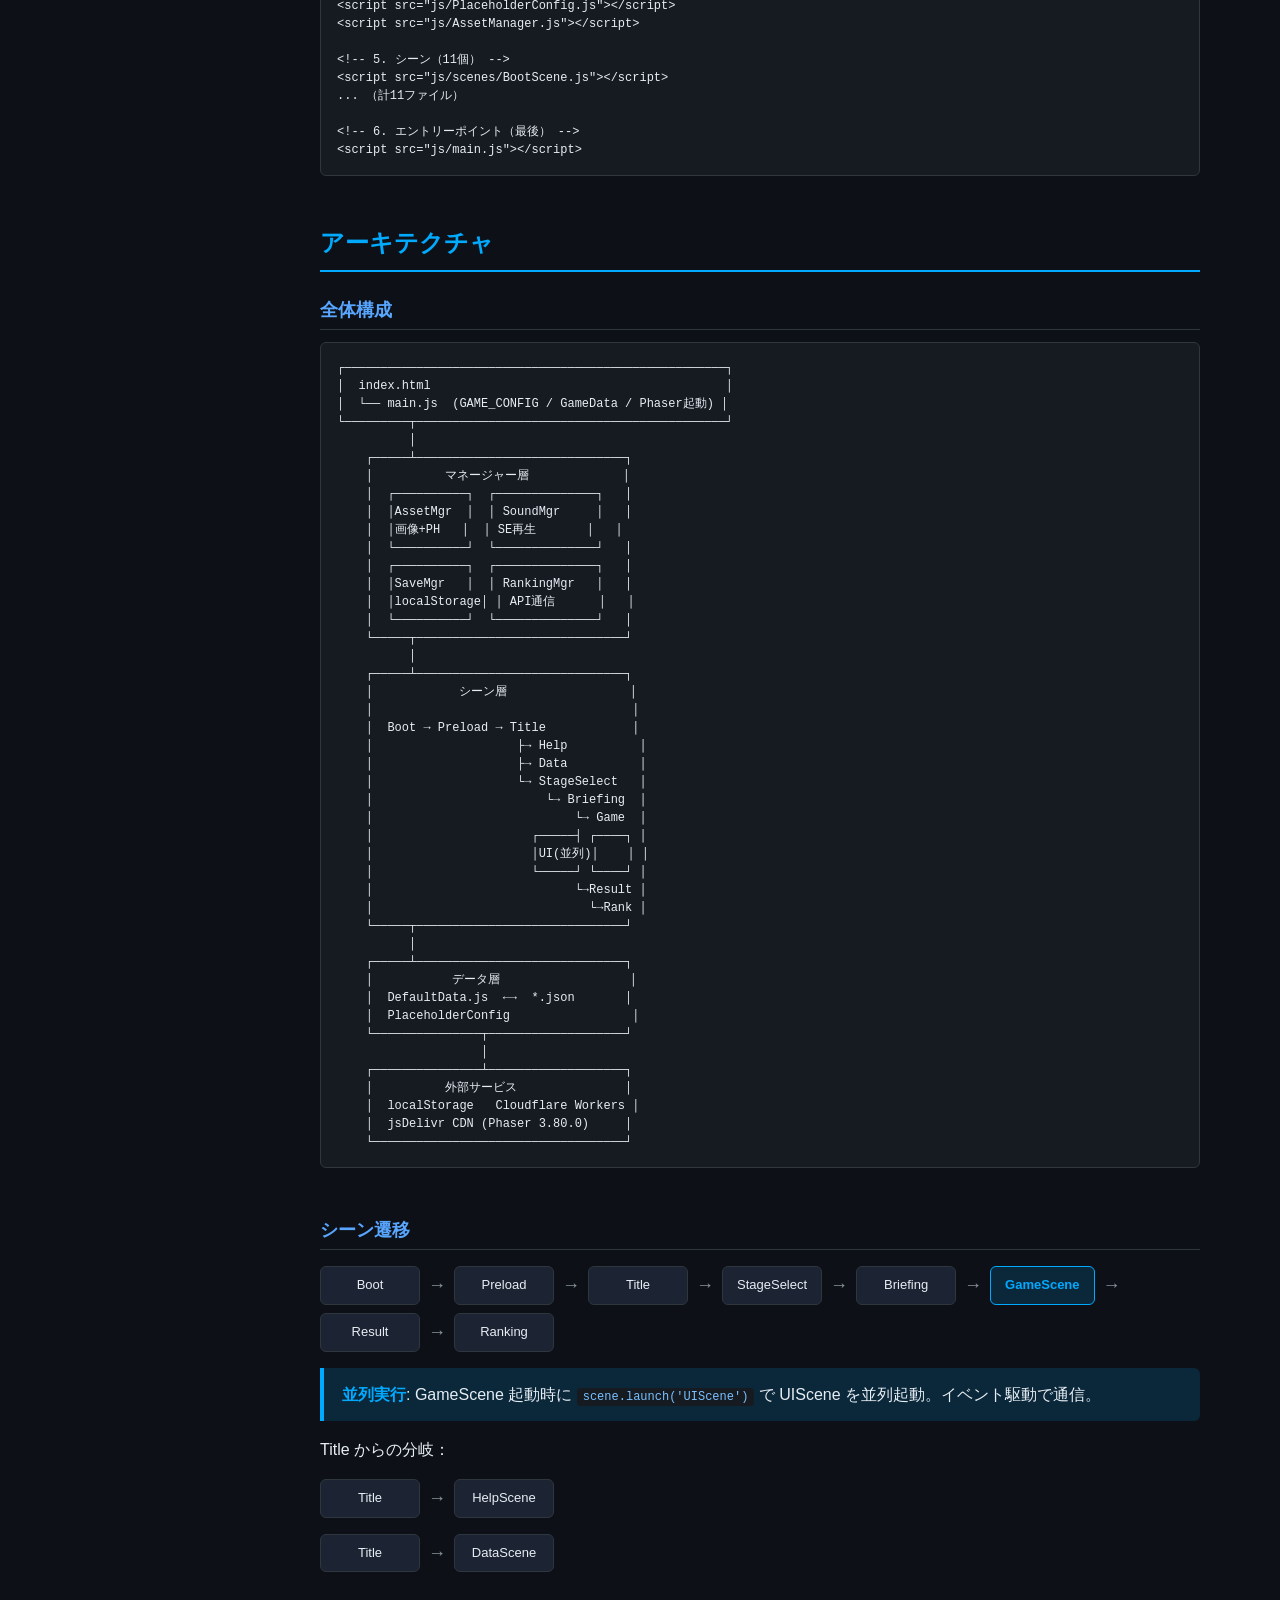
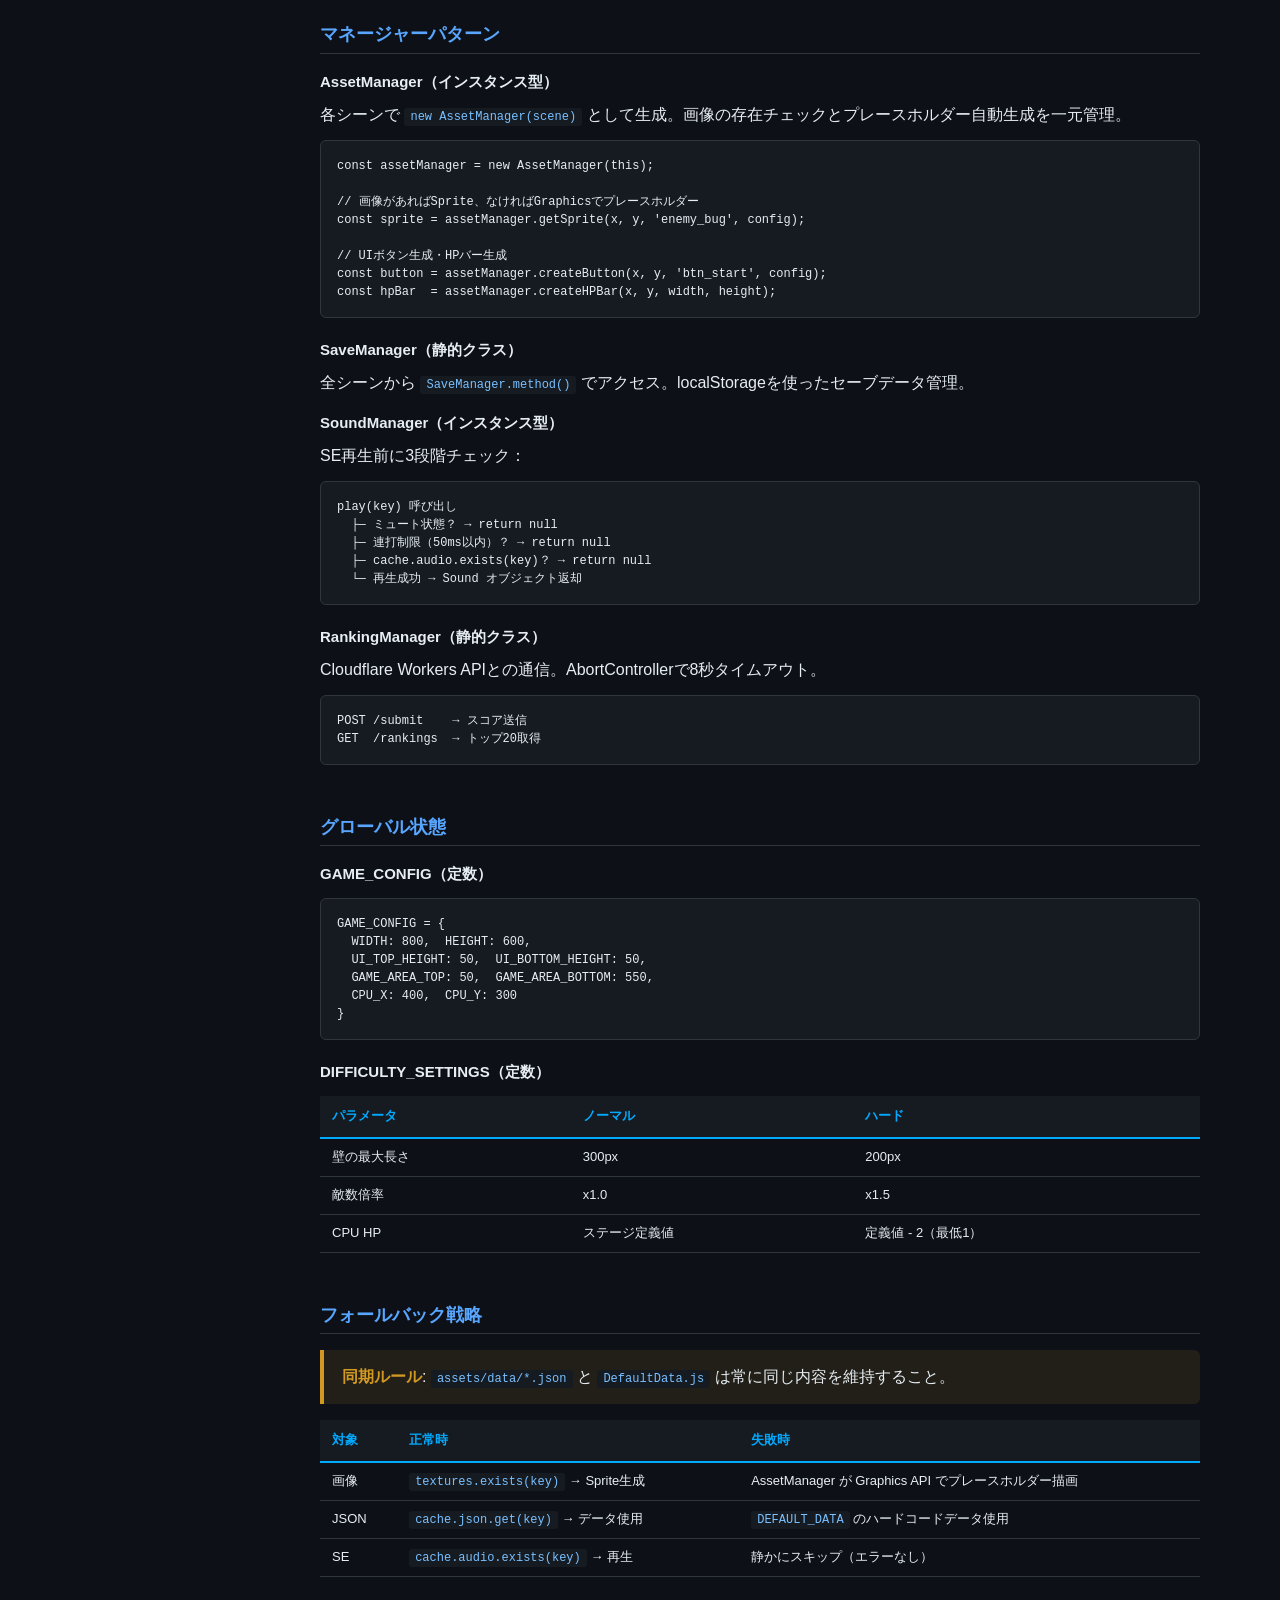
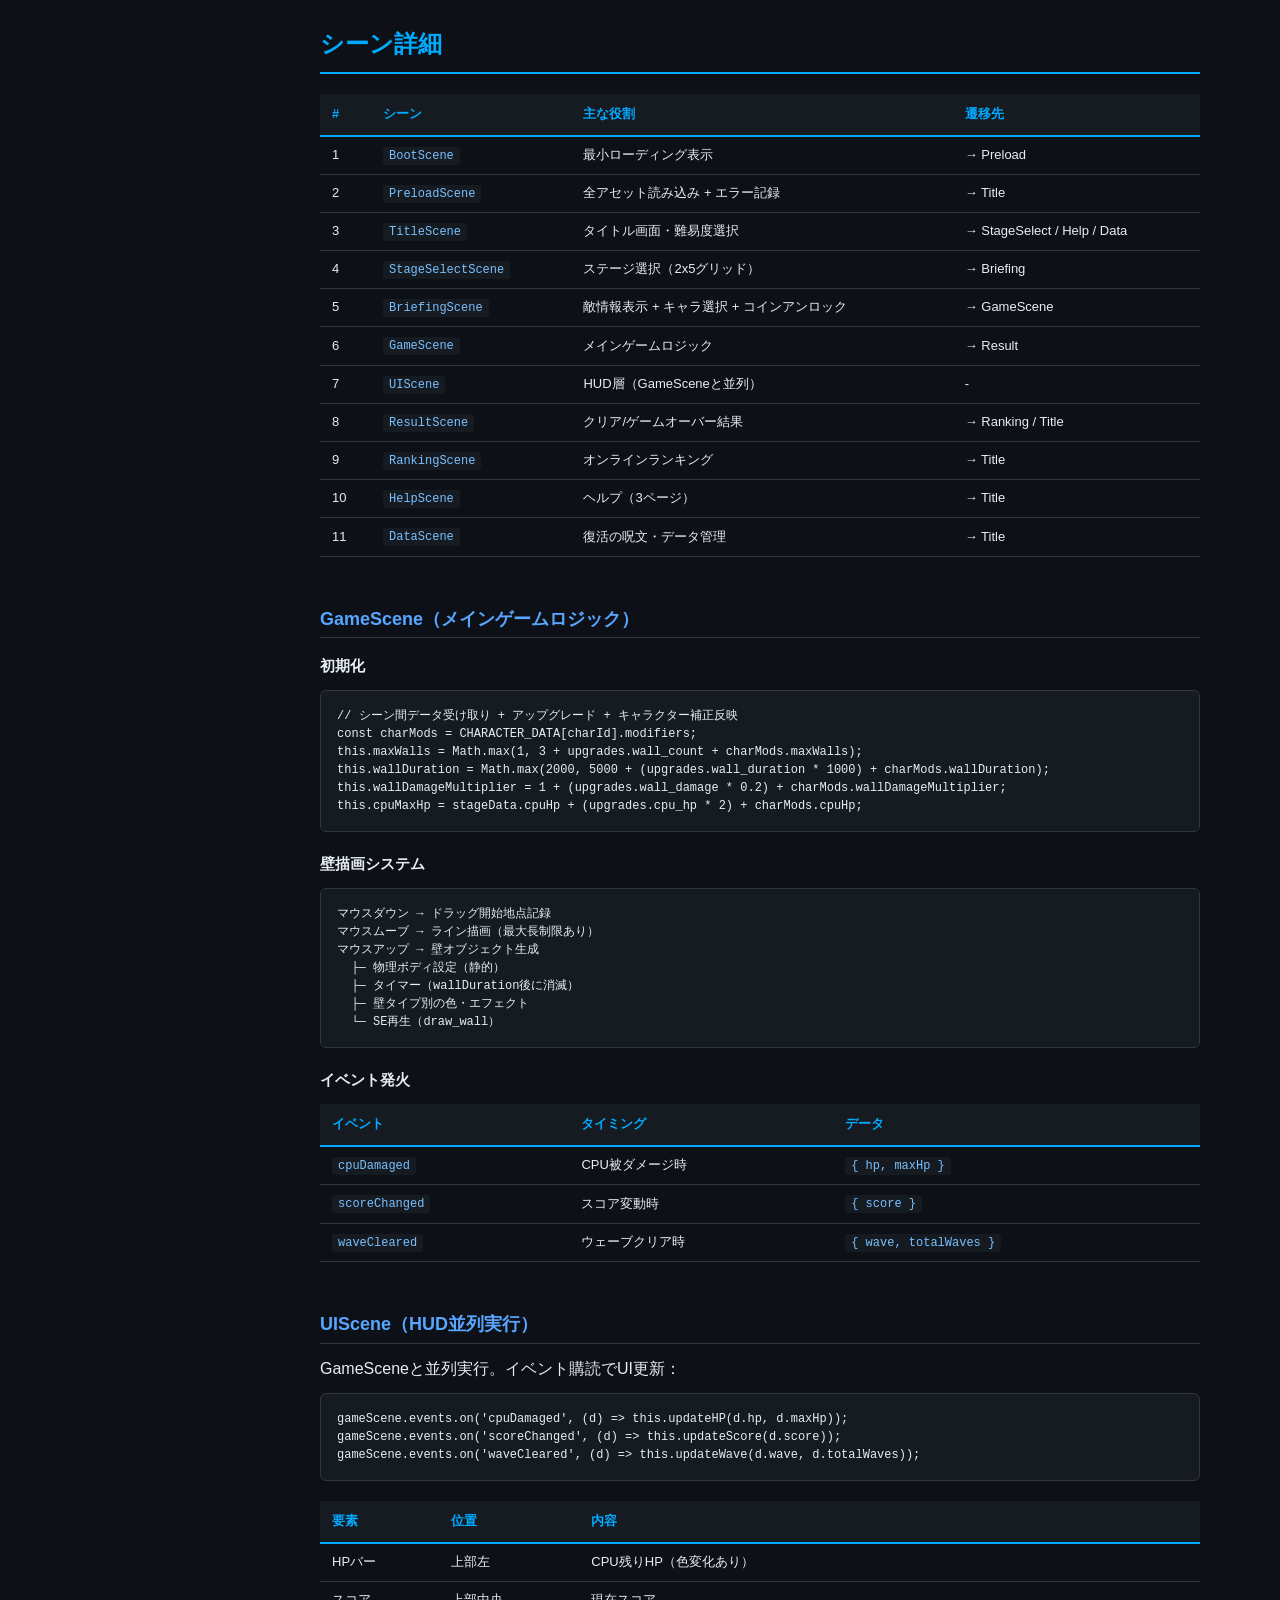
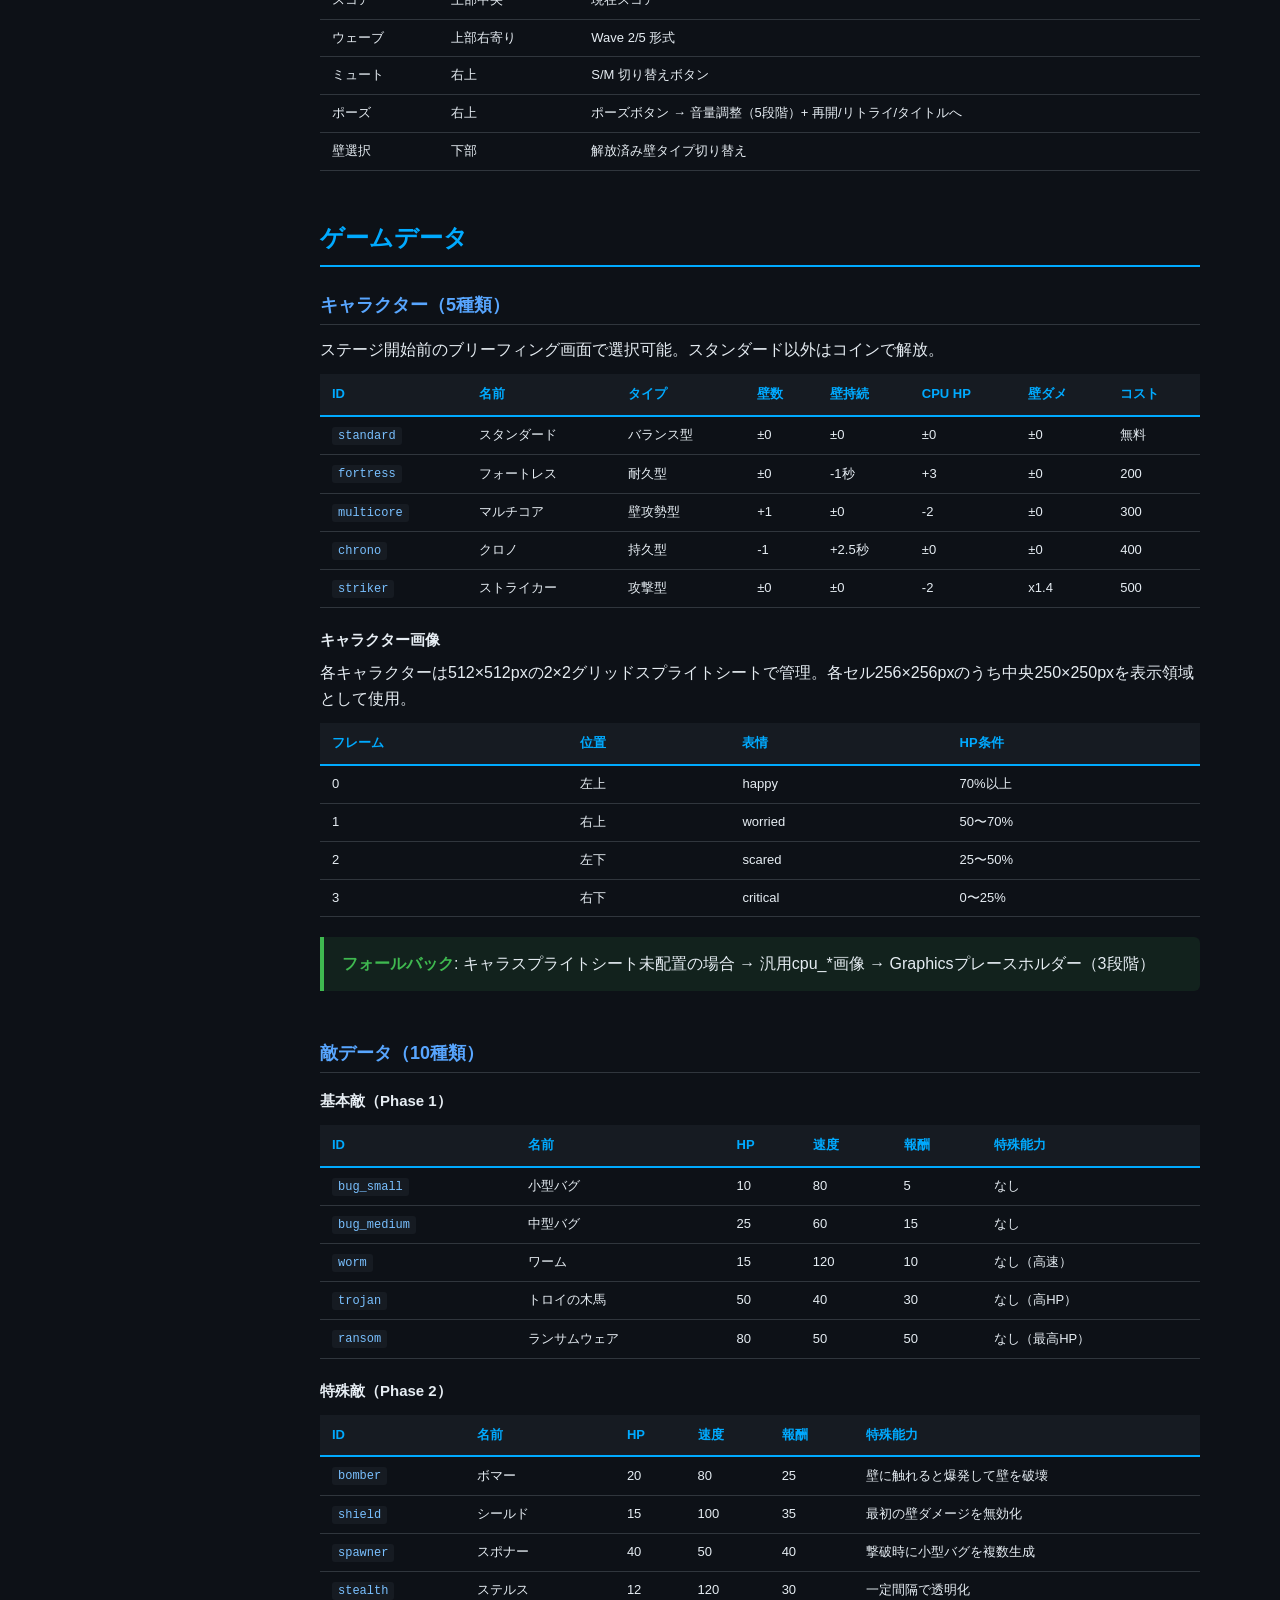
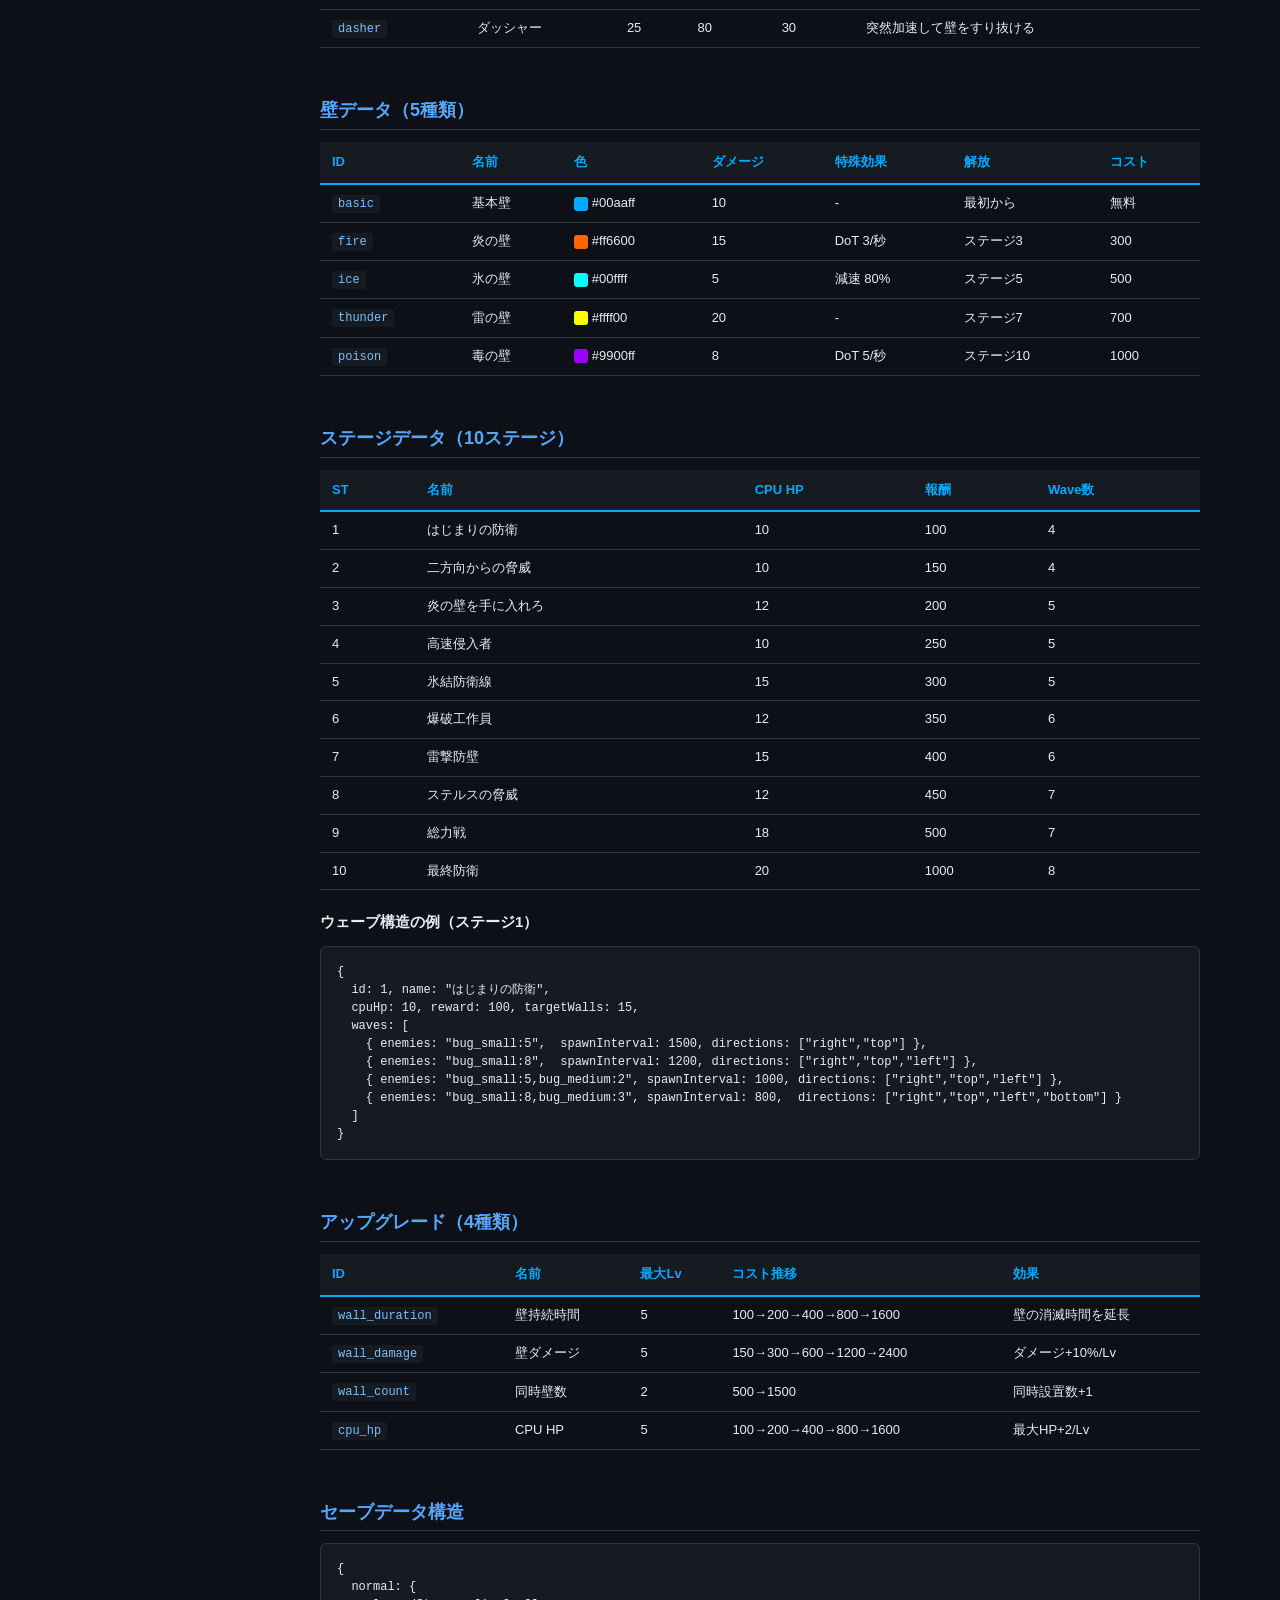
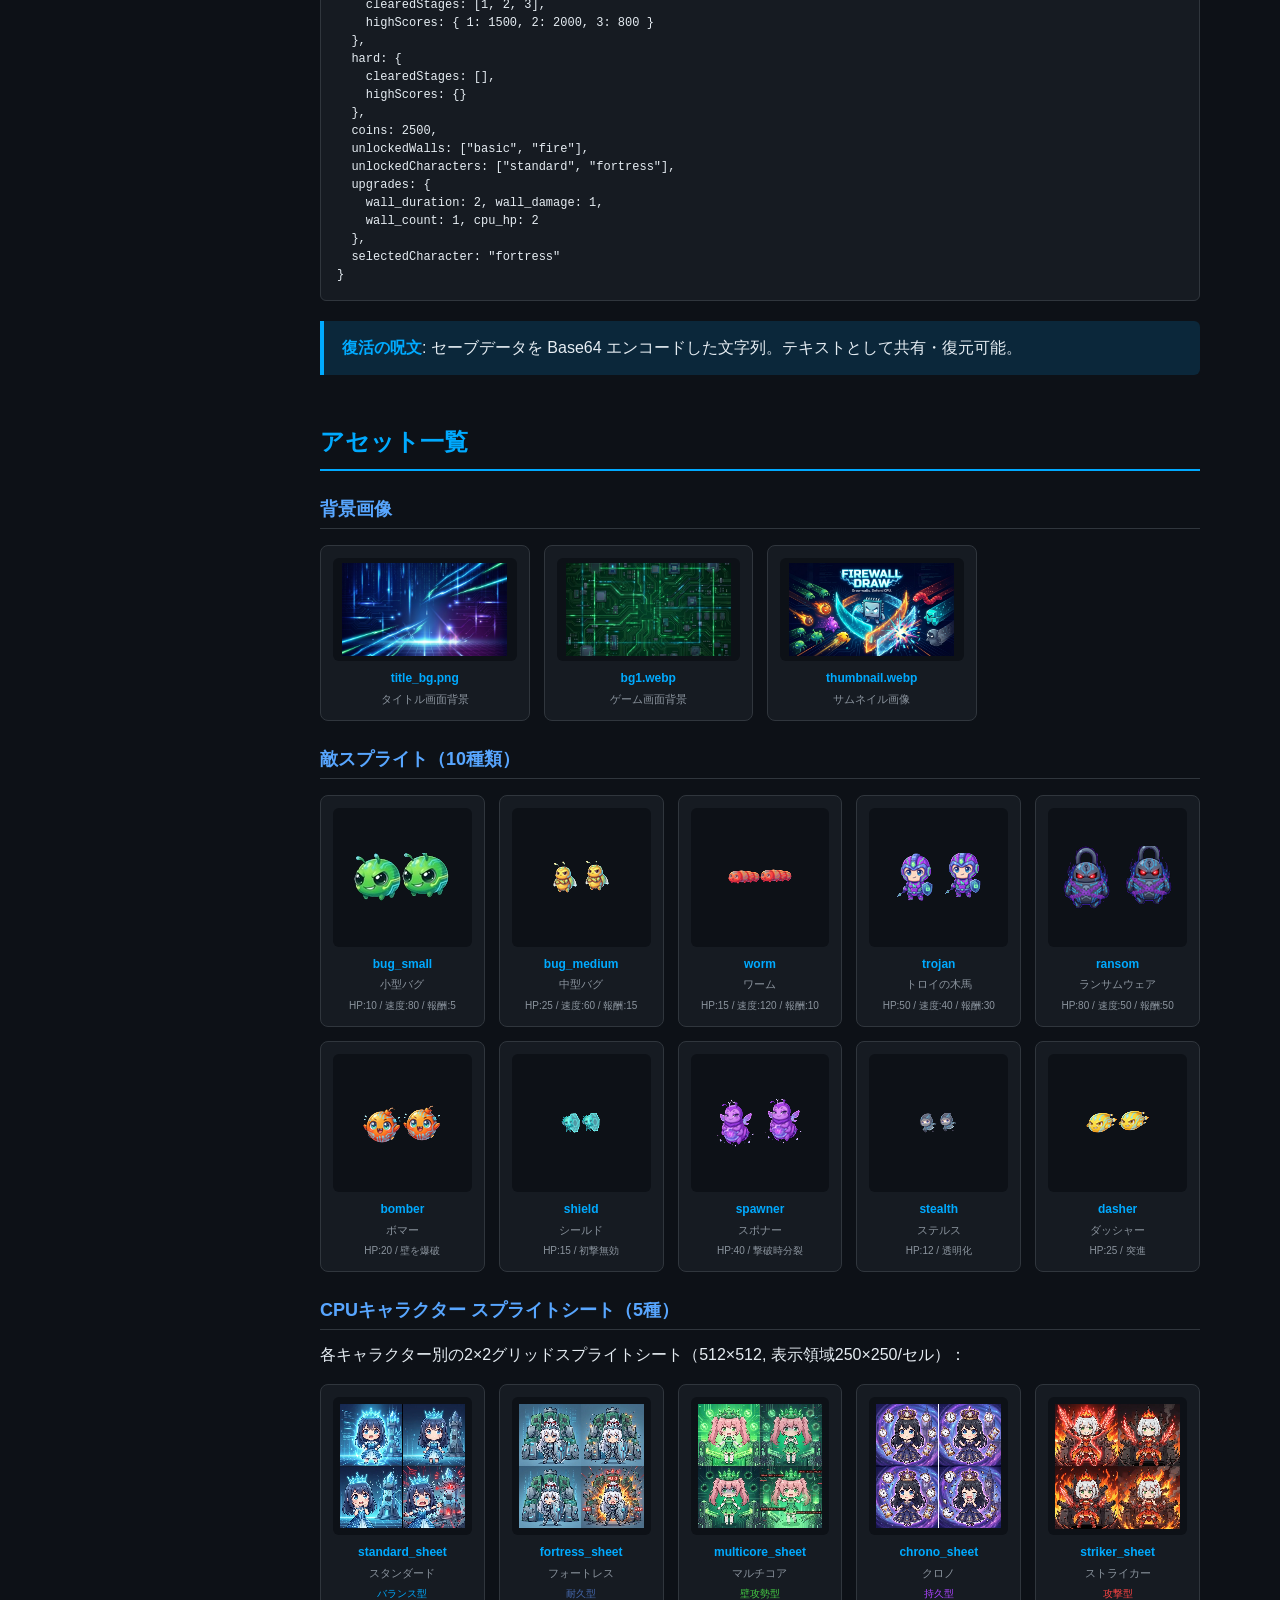
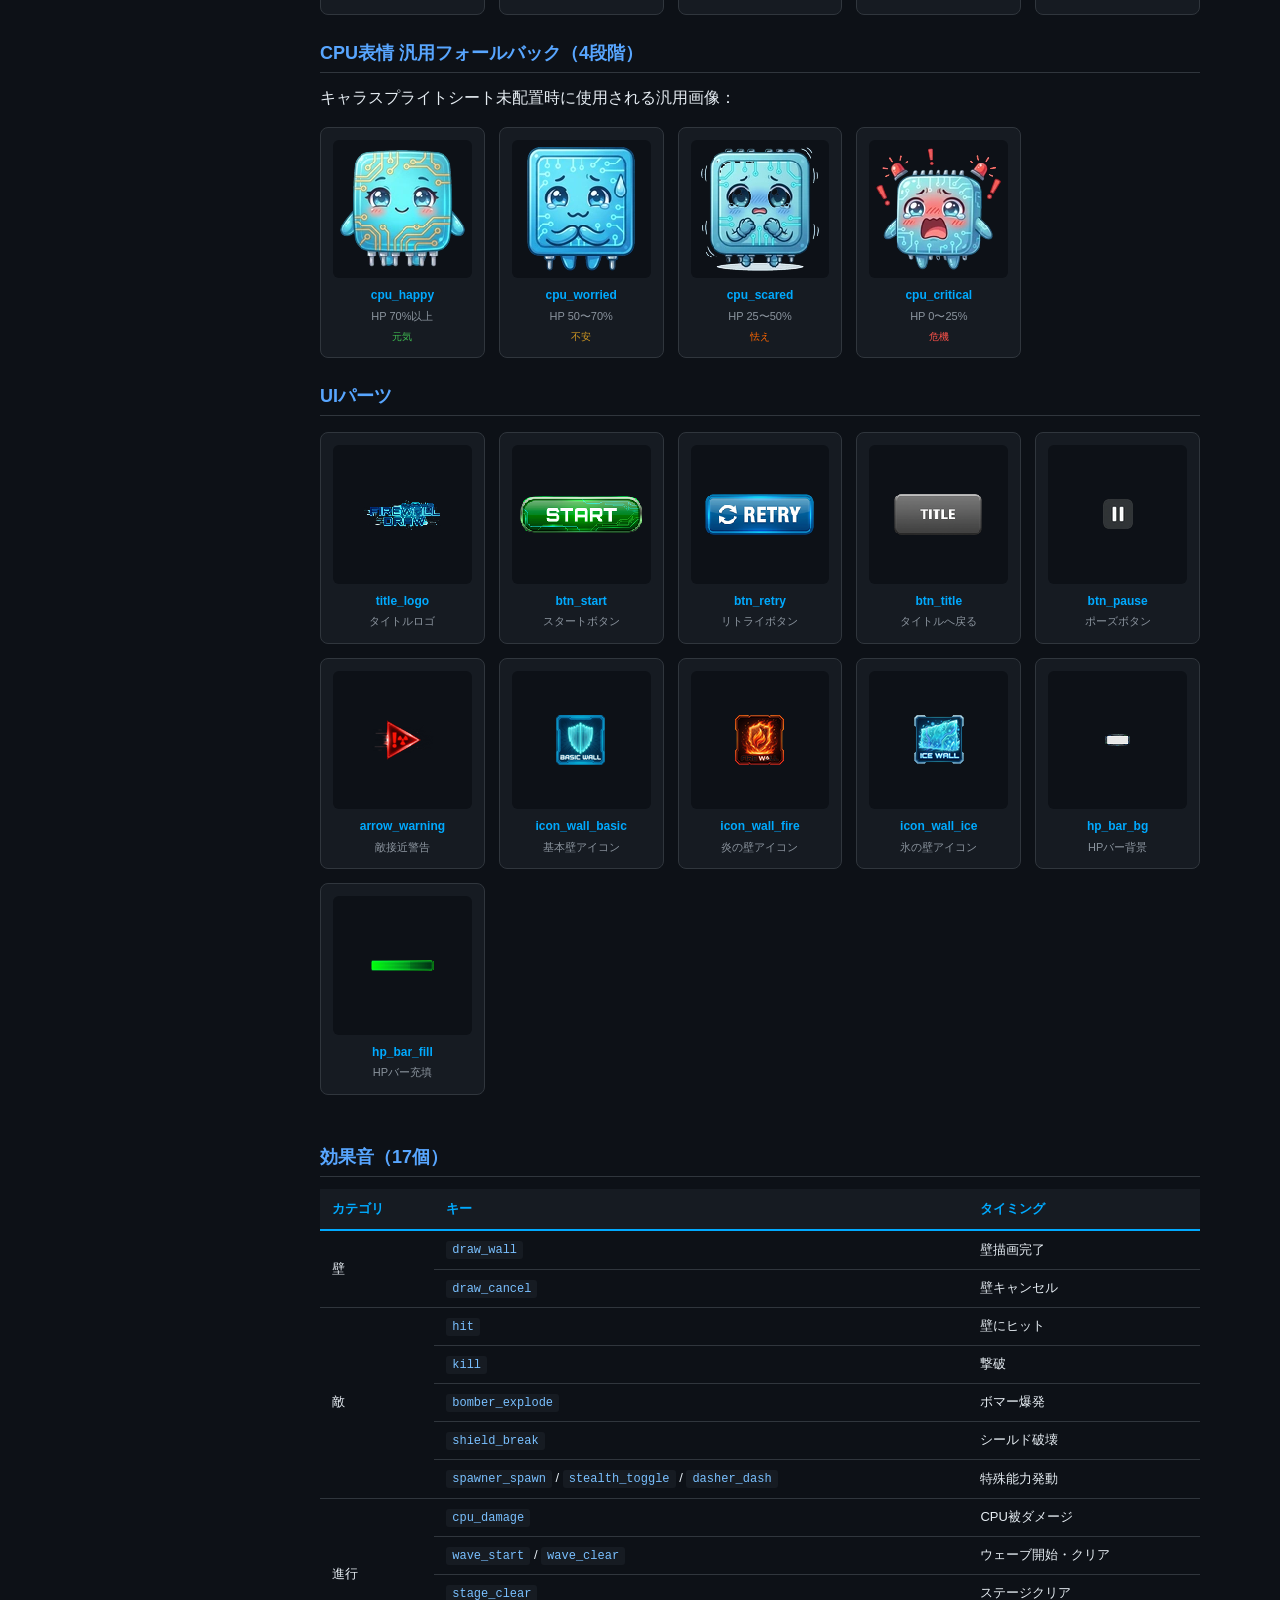
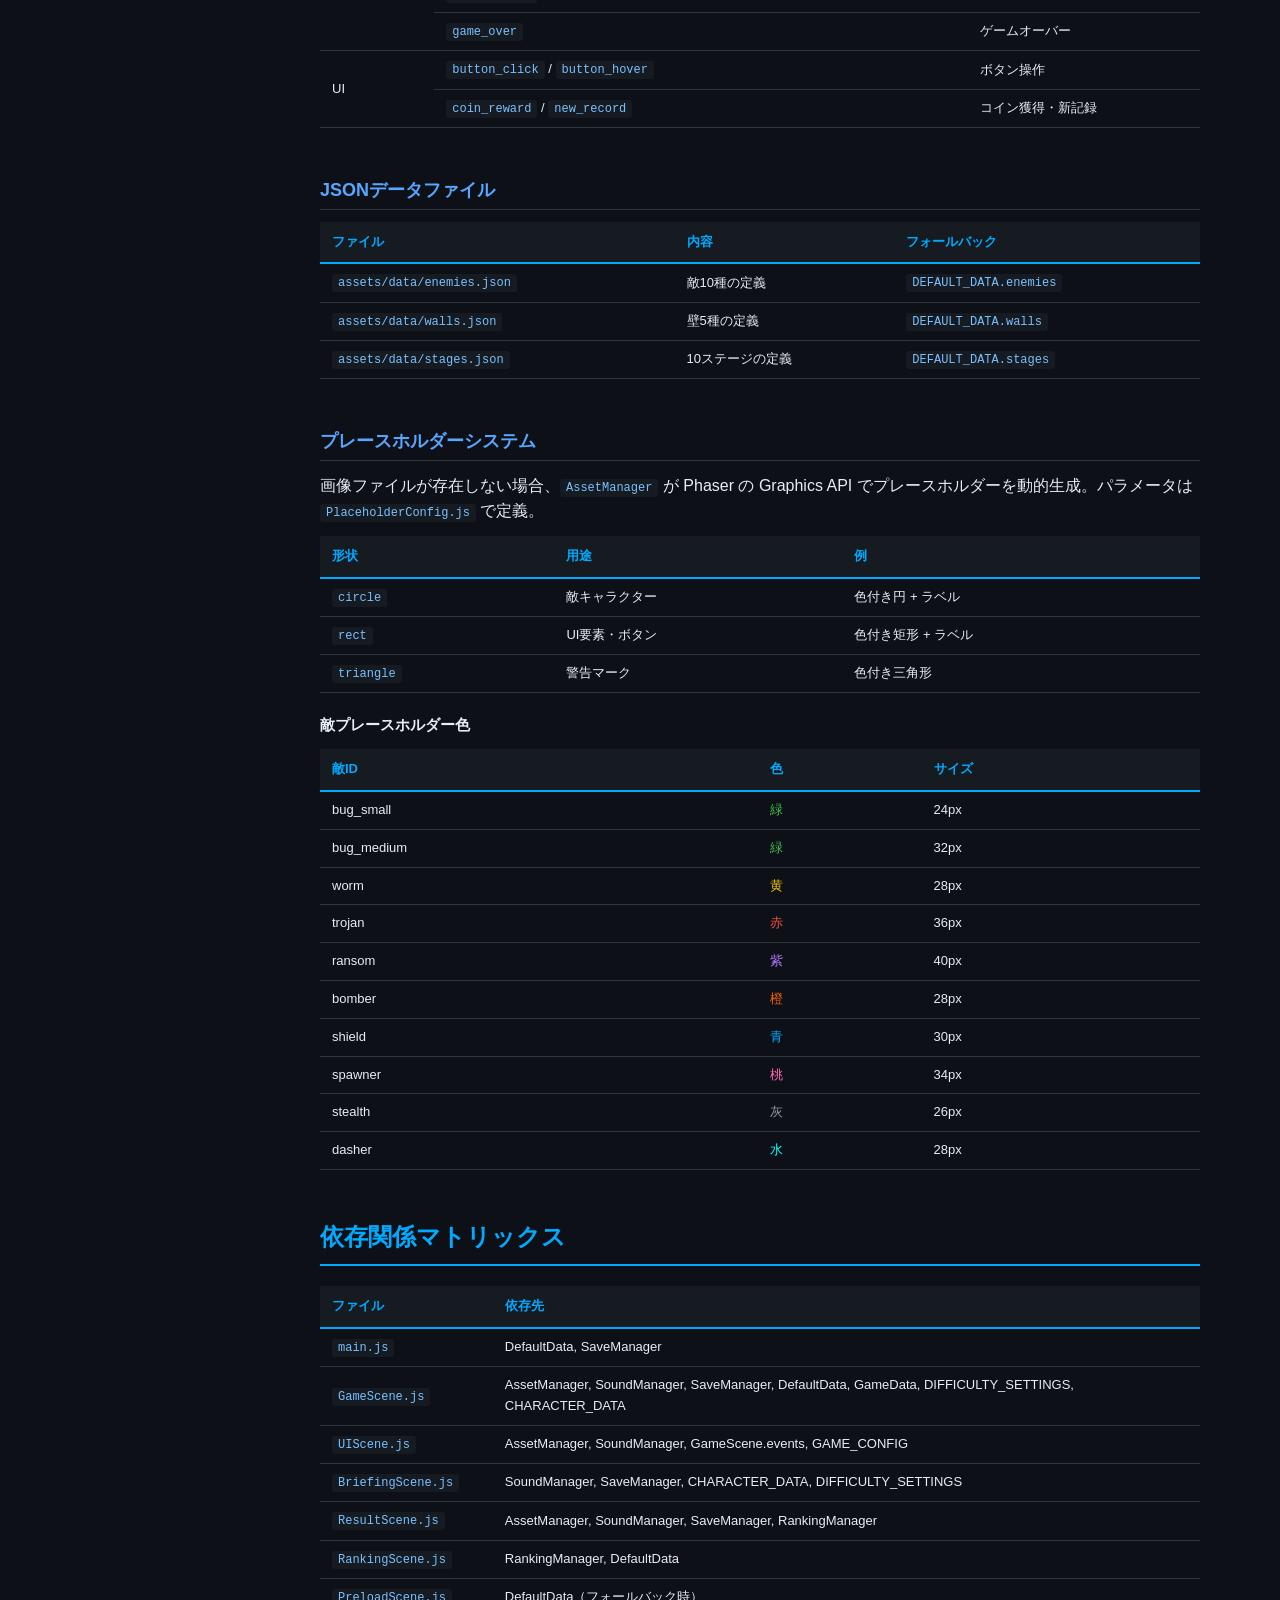
==== commit c5120e75: "docs: 音量調整・キャラ選択・コインアンロック機能のドキュメント更新 - README.md: キャラクター選択表・音量調整・コインアンロック追記 - docs/index.html: キャラクタ" ====
--- a/docs/index.html
+++ b/docs/index.html
@@ -466,6 +466,7 @@
     <a href="#ui-scene">UIScene</a>
 
     <div class="section-title">データ</div>
+    <a href="#characters">キャラクター</a>
     <a href="#enemies">敵データ</a>
     <a href="#walls">壁データ</a>
     <a href="#stages">ステージデータ</a>
@@ -569,7 +570,7 @@
 │   ├── <span class="dir">images/</span>
 │   │   ├── <span class="dir">backgrounds/</span>        <span class="comment">← 背景画像</span>
 │   │   ├── <span class="dir">enemies/</span>            <span class="comment">← 敵スプライト（10種）</span>
-│   │   ├── <span class="dir">cpu/</span>                <span class="comment">← CPU表情（4段階）</span>
+│   │   ├── <span class="dir">cpu/</span>                <span class="comment">← CPUキャラ（5種×4表情シート + 汎用4種）</span>
 │   │   └── <span class="dir">ui/</span>                 <span class="comment">← UIパーツ</span>
 │   ├── <span class="dir">audio/</span>
 │   │   ├── <span class="dir">bgm/</span>                <span class="comment">← BGM（未実装）</span>
@@ -602,7 +603,7 @@
       <h4>データ</h4>
       <table>
         <tr><th>ファイル</th><th>役割</th></tr>
-        <tr><td><code>DefaultData.js</code></td><td>難易度設定・敵10種・壁5種・ステージ10個・アップグレード4種のフォールバック</td></tr>
+        <tr><td><code>DefaultData.js</code></td><td>難易度設定・キャラクター5種・敵10種・壁5種・ステージ10個・アップグレード4種のフォールバック</td></tr>
         <tr><td><code>enemies.json</code></td><td>敵パラメータ定義（HP、速度、報酬、特殊能力）</td></tr>
         <tr><td><code>walls.json</code></td><td>壁パラメータ定義（ダメージ、色、解放条件）</td></tr>
         <tr><td><code>stages.json</code></td><td>ステージ定義（ウェーブ構成、敵出現パターン）</td></tr>
@@ -798,7 +799,7 @@
         <tr><td>2</td><td><code>PreloadScene</code></td><td>全アセット読み込み + エラー記録</td><td>→ Title</td></tr>
         <tr><td>3</td><td><code>TitleScene</code></td><td>タイトル画面・難易度選択</td><td>→ StageSelect / Help / Data</td></tr>
         <tr><td>4</td><td><code>StageSelectScene</code></td><td>ステージ選択（2x5グリッド）</td><td>→ Briefing</td></tr>
-        <tr><td>5</td><td><code>BriefingScene</code></td><td>ステージ開始前の敵情報表示</td><td>→ GameScene</td></tr>
+        <tr><td>5</td><td><code>BriefingScene</code></td><td>敵情報表示 + キャラ選択 + コインアンロック</td><td>→ GameScene</td></tr>
         <tr><td>6</td><td><code>GameScene</code></td><td>メインゲームロジック</td><td>→ Result</td></tr>
         <tr><td>7</td><td><code>UIScene</code></td><td>HUD層（GameSceneと並列）</td><td>-</td></tr>
         <tr><td>8</td><td><code>ResultScene</code></td><td>クリア/ゲームオーバー結果</td><td>→ Ranking / Title</td></tr>
@@ -812,11 +813,12 @@
       <h3>GameScene（メインゲームロジック）</h3>
 
       <h4>初期化</h4>
-      <pre><code>// シーン間データ受け取り + アップグレード反映
-this.maxWalls = 3 + upgrades.wall_count;
-this.wallDuration = base + (upgrades.wall_duration * bonus);
-this.wallDamageMultiplier = 1.0 + (upgrades.wall_damage * 0.1);
-this.cpuMaxHp = stageData.cpuHp + (upgrades.cpu_hp * 2);</code></pre>
+      <pre><code>// シーン間データ受け取り + アップグレード + キャラクター補正反映
+const charMods = CHARACTER_DATA[charId].modifiers;
+this.maxWalls = Math.max(1, 3 + upgrades.wall_count + charMods.maxWalls);
+this.wallDuration = Math.max(2000, 5000 + (upgrades.wall_duration * 1000) + charMods.wallDuration);
+this.wallDamageMultiplier = 1 + (upgrades.wall_damage * 0.2) + charMods.wallDamageMultiplier;
+this.cpuMaxHp = stageData.cpuHp + (upgrades.cpu_hp * 2) + charMods.cpuHp;</code></pre>
 
       <h4>壁描画システム</h4>
       <pre><code>マウスダウン → ドラッグ開始地点記録
@@ -846,17 +848,46 @@
       <table>
         <tr><th>要素</th><th>位置</th><th>内容</th></tr>
         <tr><td>HPバー</td><td>上部左</td><td>CPU残りHP（色変化あり）</td></tr>
-        <tr><td>スコア</td><td>上部右</td><td>現在スコア</td></tr>
-        <tr><td>ウェーブ</td><td>上部中央</td><td>Wave 2/5 形式</td></tr>
-        <tr><td>ポーズ</td><td>右上</td><td>ポーズボタン</td></tr>
+        <tr><td>スコア</td><td>上部中央</td><td>現在スコア</td></tr>
+        <tr><td>ウェーブ</td><td>上部右寄り</td><td>Wave 2/5 形式</td></tr>
+        <tr><td>ミュート</td><td>右上</td><td>S/M 切り替えボタン</td></tr>
+        <tr><td>ポーズ</td><td>右上</td><td>ポーズボタン → 音量調整（5段階）+ 再開/リトライ/タイトルへ</td></tr>
         <tr><td>壁選択</td><td>下部</td><td>解放済み壁タイプ切り替え</td></tr>
       </table>
     </section>
 
     <!-- ===== データ ===== -->
+    <section id="characters">
+      <h2>ゲームデータ</h2>
+
+      <h3>キャラクター（5種類）</h3>
+      <p>ステージ開始前のブリーフィング画面で選択可能。スタンダード以外はコインで解放。</p>
+
+      <table>
+        <tr><th>ID</th><th>名前</th><th>タイプ</th><th>壁数</th><th>壁持続</th><th>CPU HP</th><th>壁ダメ</th><th>コスト</th></tr>
+        <tr><td><code>standard</code></td><td>スタンダード</td><td>バランス型</td><td>±0</td><td>±0</td><td>±0</td><td>±0</td><td>無料</td></tr>
+        <tr><td><code>fortress</code></td><td>フォートレス</td><td>耐久型</td><td>±0</td><td>-1秒</td><td>+3</td><td>±0</td><td>200</td></tr>
+        <tr><td><code>multicore</code></td><td>マルチコア</td><td>壁攻勢型</td><td>+1</td><td>±0</td><td>-2</td><td>±0</td><td>300</td></tr>
+        <tr><td><code>chrono</code></td><td>クロノ</td><td>持久型</td><td>-1</td><td>+2.5秒</td><td>±0</td><td>±0</td><td>400</td></tr>
+        <tr><td><code>striker</code></td><td>ストライカー</td><td>攻撃型</td><td>±0</td><td>±0</td><td>-2</td><td>x1.4</td><td>500</td></tr>
+      </table>
+
+      <h4>キャラクター画像</h4>
+      <p>各キャラクターは512×512pxの2×2グリッドスプライトシートで管理。各セル256×256pxのうち中央250×250pxを表示領域として使用。</p>
+      <table>
+        <tr><th>フレーム</th><th>位置</th><th>表情</th><th>HP条件</th></tr>
+        <tr><td>0</td><td>左上</td><td>happy</td><td>70%以上</td></tr>
+        <tr><td>1</td><td>右上</td><td>worried</td><td>50〜70%</td></tr>
+        <tr><td>2</td><td>左下</td><td>scared</td><td>25〜50%</td></tr>
+        <tr><td>3</td><td>右下</td><td>critical</td><td>0〜25%</td></tr>
+      </table>
+
+      <div class="info-box tip">
+        <strong>フォールバック</strong>: キャラスプライトシート未配置の場合 → 汎用cpu_*画像 → Graphicsプレースホルダー（3段階）
+      </div>
+    </section>
+
     <section id="enemies">
-      <h2>ゲームデータ</h2>
-
       <h3>敵データ（10種類）</h3>
 
       <h4>基本敵（Phase 1）</h4>
@@ -965,10 +996,12 @@
   },
   coins: 2500,
   unlockedWalls: ["basic", "fire"],
+  unlockedCharacters: ["standard", "fortress"],
   upgrades: {
     wall_duration: 2, wall_damage: 1,
     wall_count: 1, cpu_hp: 2
-  }
+  },
+  selectedCharacter: "fortress"
 }</code></pre>
       <div class="info-box">
         <strong>復活の呪文</strong>: セーブデータを Base64 エンコードした文字列。テキストとして共有・復元可能。
@@ -1062,29 +1095,64 @@
         </div>
       </div>
 
-      <h3>CPU表情（4段階）</h3>
-      <p>CPUのHP残量に応じて表情が変化：</p>
+      <h3>CPUキャラクター スプライトシート（5種）</h3>
+      <p>各キャラクター別の2×2グリッドスプライトシート（512×512, 表示領域250×250/セル）：</p>
       <div class="asset-grid">
         <div class="asset-card" onclick="showModal(this)">
-          <div class="preview"><img src="../assets/images/cpu/cpu_happy.png" alt="cpu_happy"></div>
+          <div class="preview"><img src="../assets/images/cpu/standard_sheet.webp" alt="standard_sheet"></div>
+          <div class="name">standard_sheet</div>
+          <div class="label">スタンダード</div>
+          <div class="meta" style="color:#00aaff">バランス型</div>
+        </div>
+        <div class="asset-card" onclick="showModal(this)">
+          <div class="preview"><img src="../assets/images/cpu/fortress_sheet.webp" alt="fortress_sheet"></div>
+          <div class="name">fortress_sheet</div>
+          <div class="label">フォートレス</div>
+          <div class="meta" style="color:#4466aa">耐久型</div>
+        </div>
+        <div class="asset-card" onclick="showModal(this)">
+          <div class="preview"><img src="../assets/images/cpu/multicore_sheet.webp" alt="multicore_sheet"></div>
+          <div class="name">multicore_sheet</div>
+          <div class="label">マルチコア</div>
+          <div class="meta" style="color:#44cc44">壁攻勢型</div>
+        </div>
+        <div class="asset-card" onclick="showModal(this)">
+          <div class="preview"><img src="../assets/images/cpu/chrono_sheet.webp" alt="chrono_sheet"></div>
+          <div class="name">chrono_sheet</div>
+          <div class="label">クロノ</div>
+          <div class="meta" style="color:#aa44ff">持久型</div>
+        </div>
+        <div class="asset-card" onclick="showModal(this)">
+          <div class="preview"><img src="../assets/images/cpu/striker_sheet.webp" alt="striker_sheet"></div>
+          <div class="name">striker_sheet</div>
+          <div class="label">ストライカー</div>
+          <div class="meta" style="color:#ff4444">攻撃型</div>
+        </div>
+      </div>
+
+      <h3>CPU表情 汎用フォールバック（4段階）</h3>
+      <p>キャラスプライトシート未配置時に使用される汎用画像：</p>
+      <div class="asset-grid">
+        <div class="asset-card" onclick="showModal(this)">
+          <div class="preview"><img src="../assets/images/cpu/cpu_happy.webp" alt="cpu_happy"></div>
           <div class="name">cpu_happy</div>
           <div class="label">HP 70%以上</div>
           <div class="meta" style="color:var(--green)">元気</div>
         </div>
         <div class="asset-card" onclick="showModal(this)">
-          <div class="preview"><img src="../assets/images/cpu/cpu_worried.png" alt="cpu_worried"></div>
+          <div class="preview"><img src="../assets/images/cpu/cpu_worried.webp" alt="cpu_worried"></div>
           <div class="name">cpu_worried</div>
           <div class="label">HP 50〜70%</div>
           <div class="meta" style="color:var(--orange)">不安</div>
         </div>
         <div class="asset-card" onclick="showModal(this)">
-          <div class="preview"><img src="../assets/images/cpu/cpu_scared.png" alt="cpu_scared"></div>
+          <div class="preview"><img src="../assets/images/cpu/cpu_scared.webp" alt="cpu_scared"></div>
           <div class="name">cpu_scared</div>
           <div class="label">HP 25〜50%</div>
           <div class="meta" style="color:var(--fire)">怯え</div>
         </div>
         <div class="asset-card" onclick="showModal(this)">
-          <div class="preview"><img src="../assets/images/cpu/cpu_critical.png" alt="cpu_critical"></div>
+          <div class="preview"><img src="../assets/images/cpu/cpu_critical.webp" alt="cpu_critical"></div>
           <div class="name">cpu_critical</div>
           <div class="label">HP 0〜25%</div>
           <div class="meta" style="color:var(--red)">危機</div>
@@ -1214,8 +1282,9 @@
       <table>
         <tr><th>ファイル</th><th>依存先</th></tr>
         <tr><td><code>main.js</code></td><td>DefaultData, SaveManager</td></tr>
-        <tr><td><code>GameScene.js</code></td><td>AssetManager, SoundManager, DefaultData, GameData, DIFFICULTY_SETTINGS</td></tr>
+        <tr><td><code>GameScene.js</code></td><td>AssetManager, SoundManager, SaveManager, DefaultData, GameData, DIFFICULTY_SETTINGS, CHARACTER_DATA</td></tr>
         <tr><td><code>UIScene.js</code></td><td>AssetManager, SoundManager, GameScene.events, GAME_CONFIG</td></tr>
+        <tr><td><code>BriefingScene.js</code></td><td>SoundManager, SaveManager, CHARACTER_DATA, DIFFICULTY_SETTINGS</td></tr>
         <tr><td><code>ResultScene.js</code></td><td>AssetManager, SoundManager, SaveManager, RankingManager</td></tr>
         <tr><td><code>RankingScene.js</code></td><td>RankingManager, DefaultData</td></tr>
         <tr><td><code>PreloadScene.js</code></td><td>DefaultData（フォールバック時）</td></tr>
